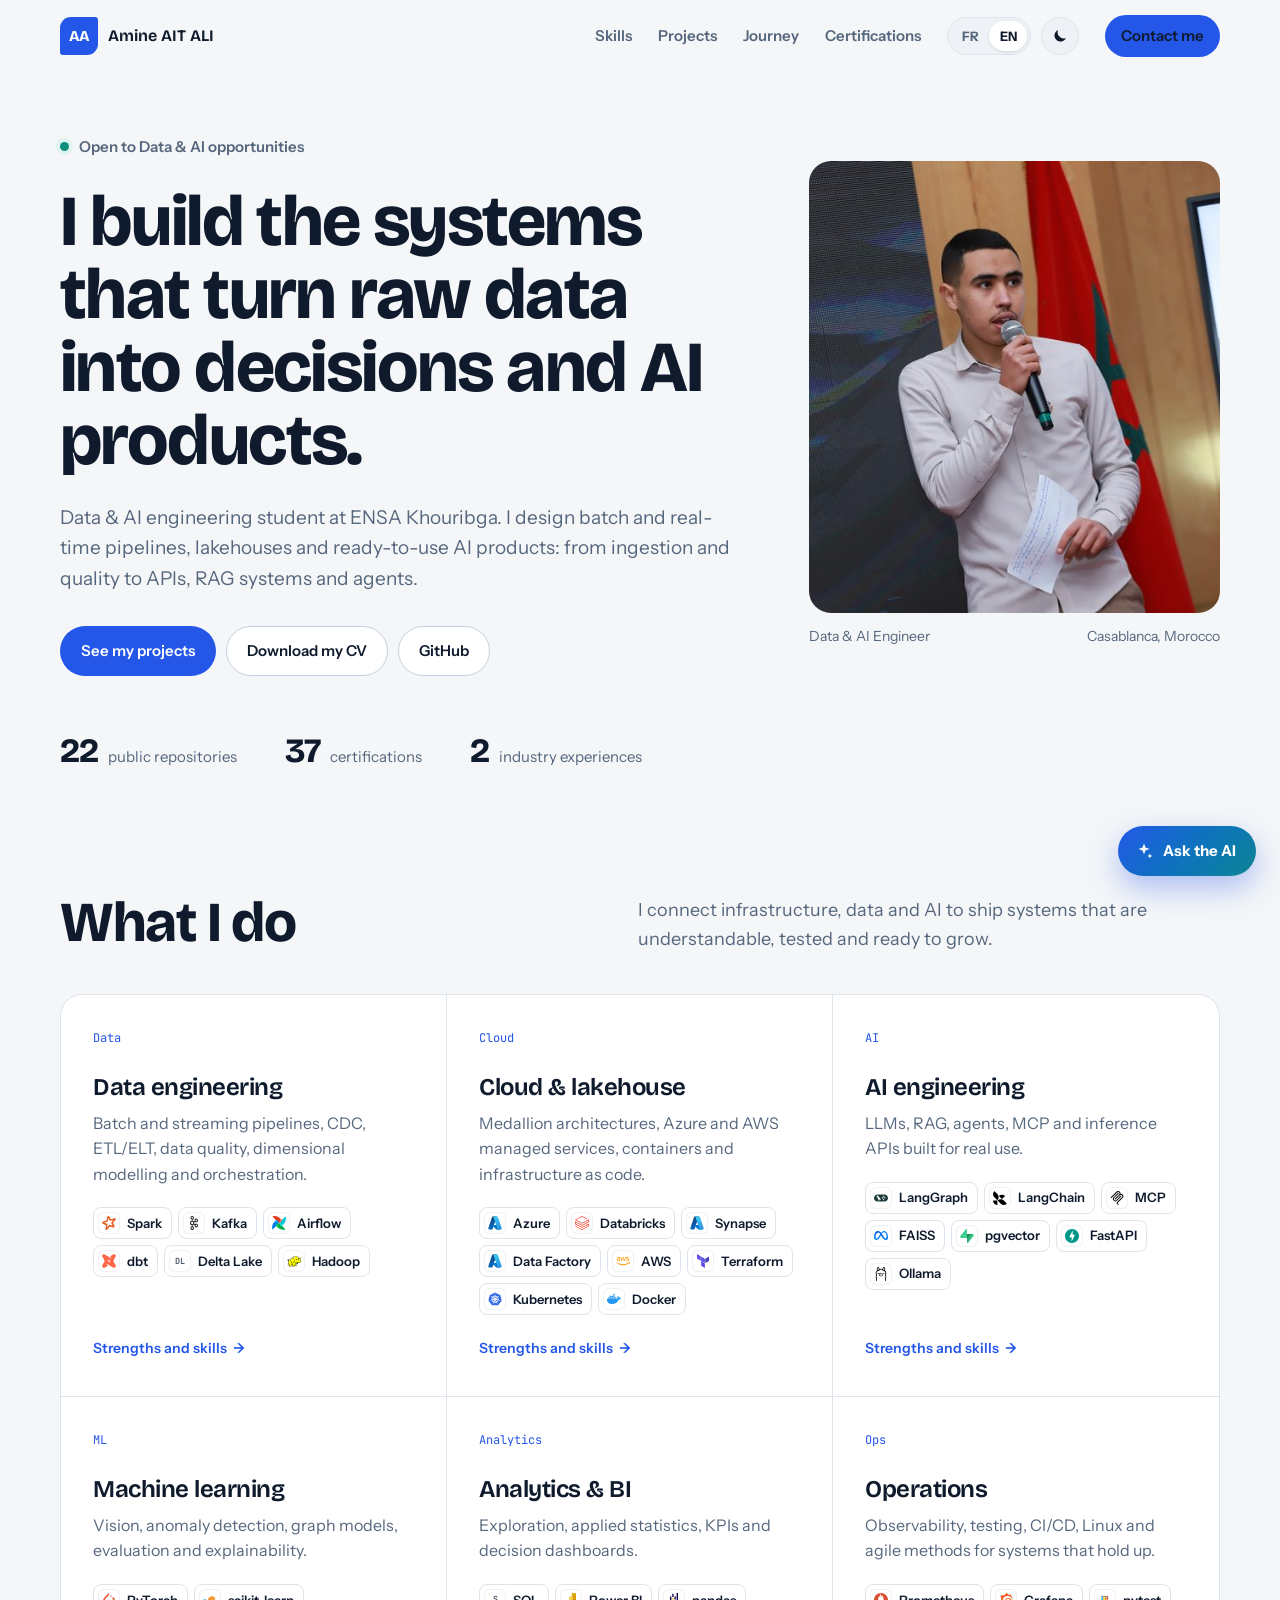
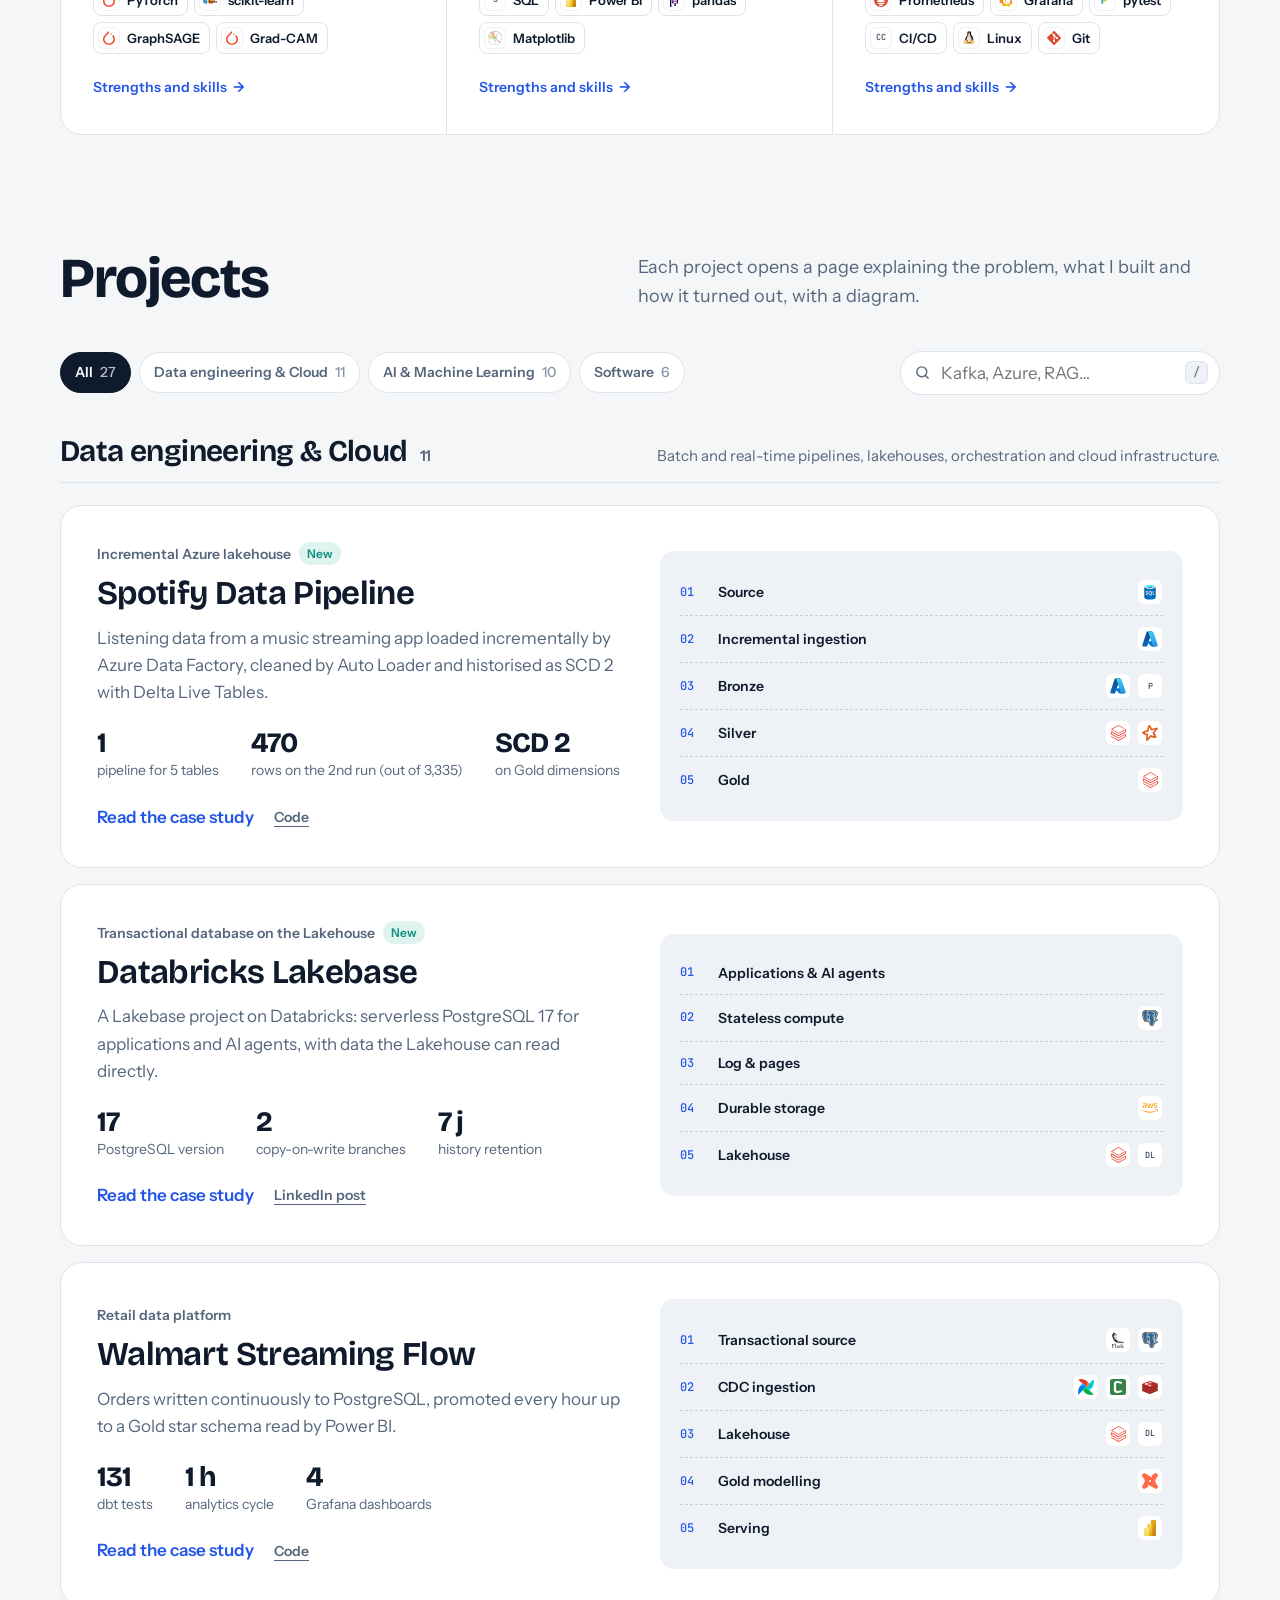
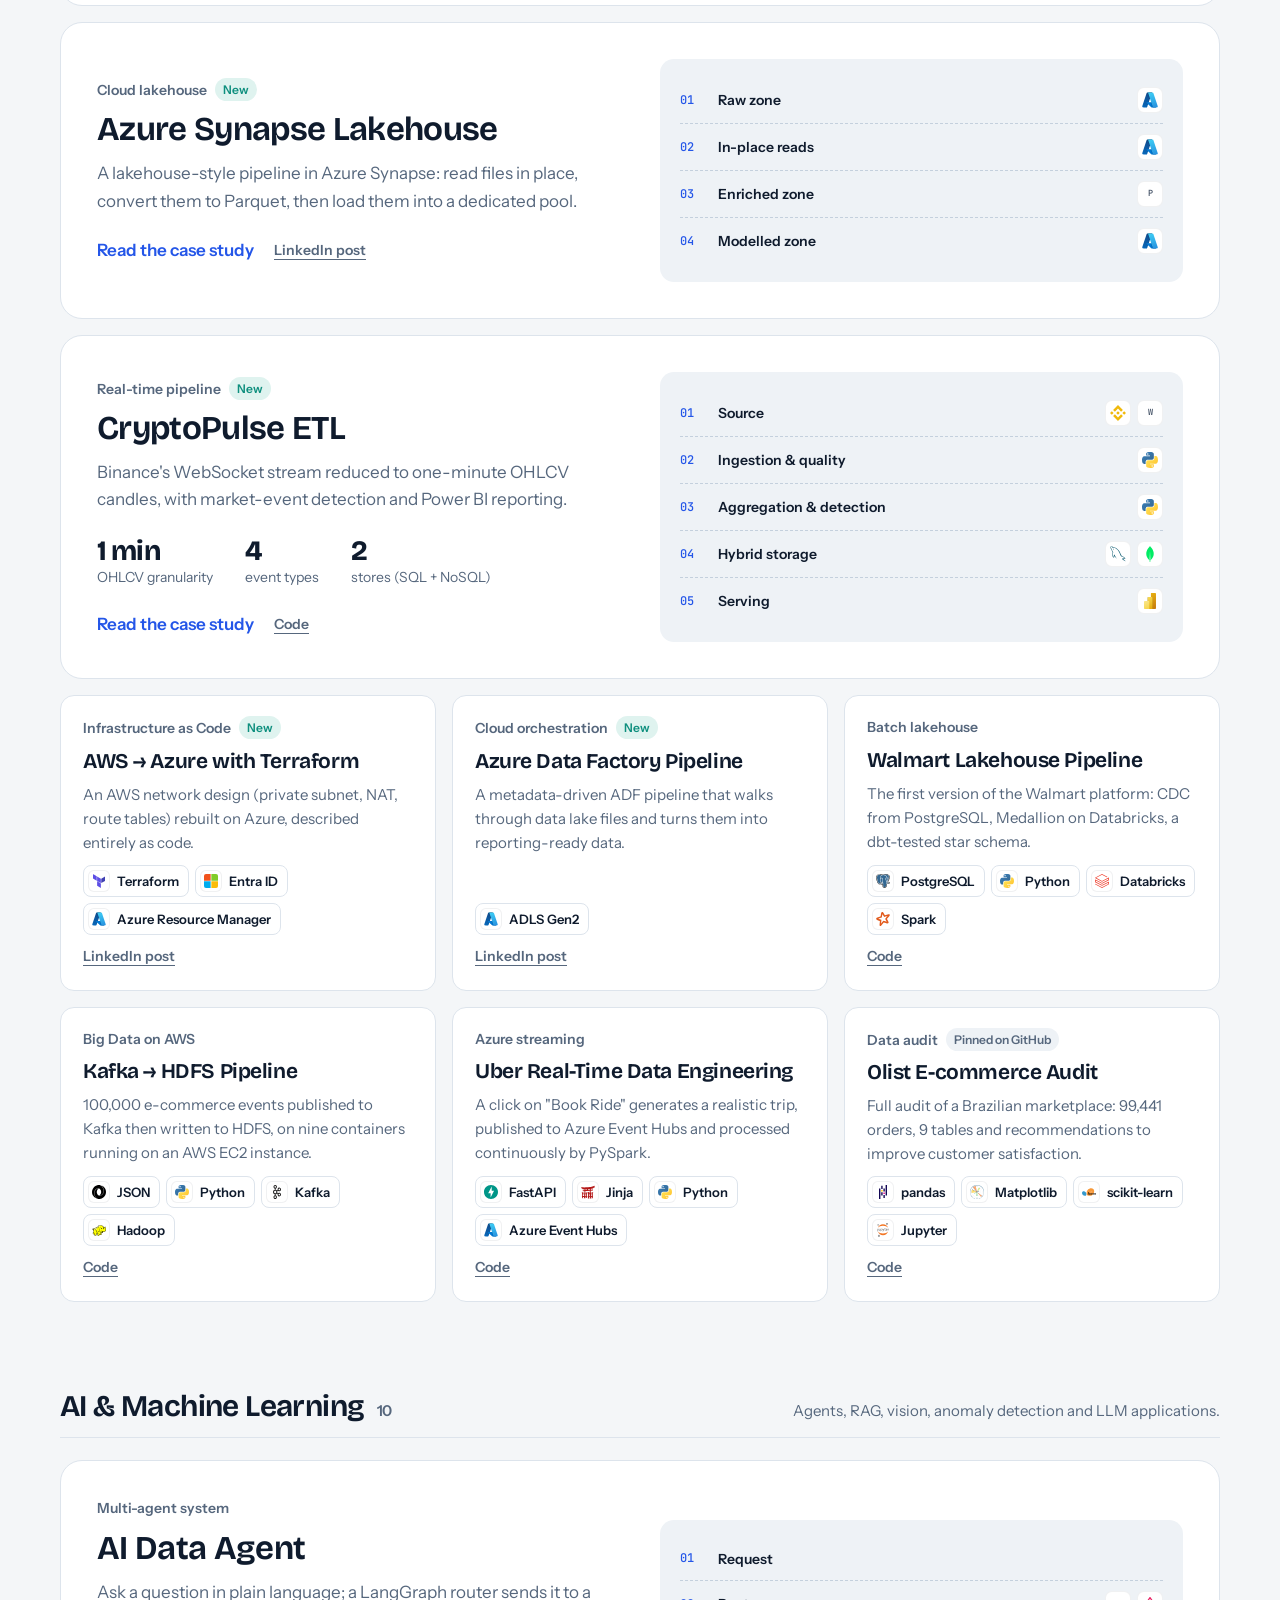
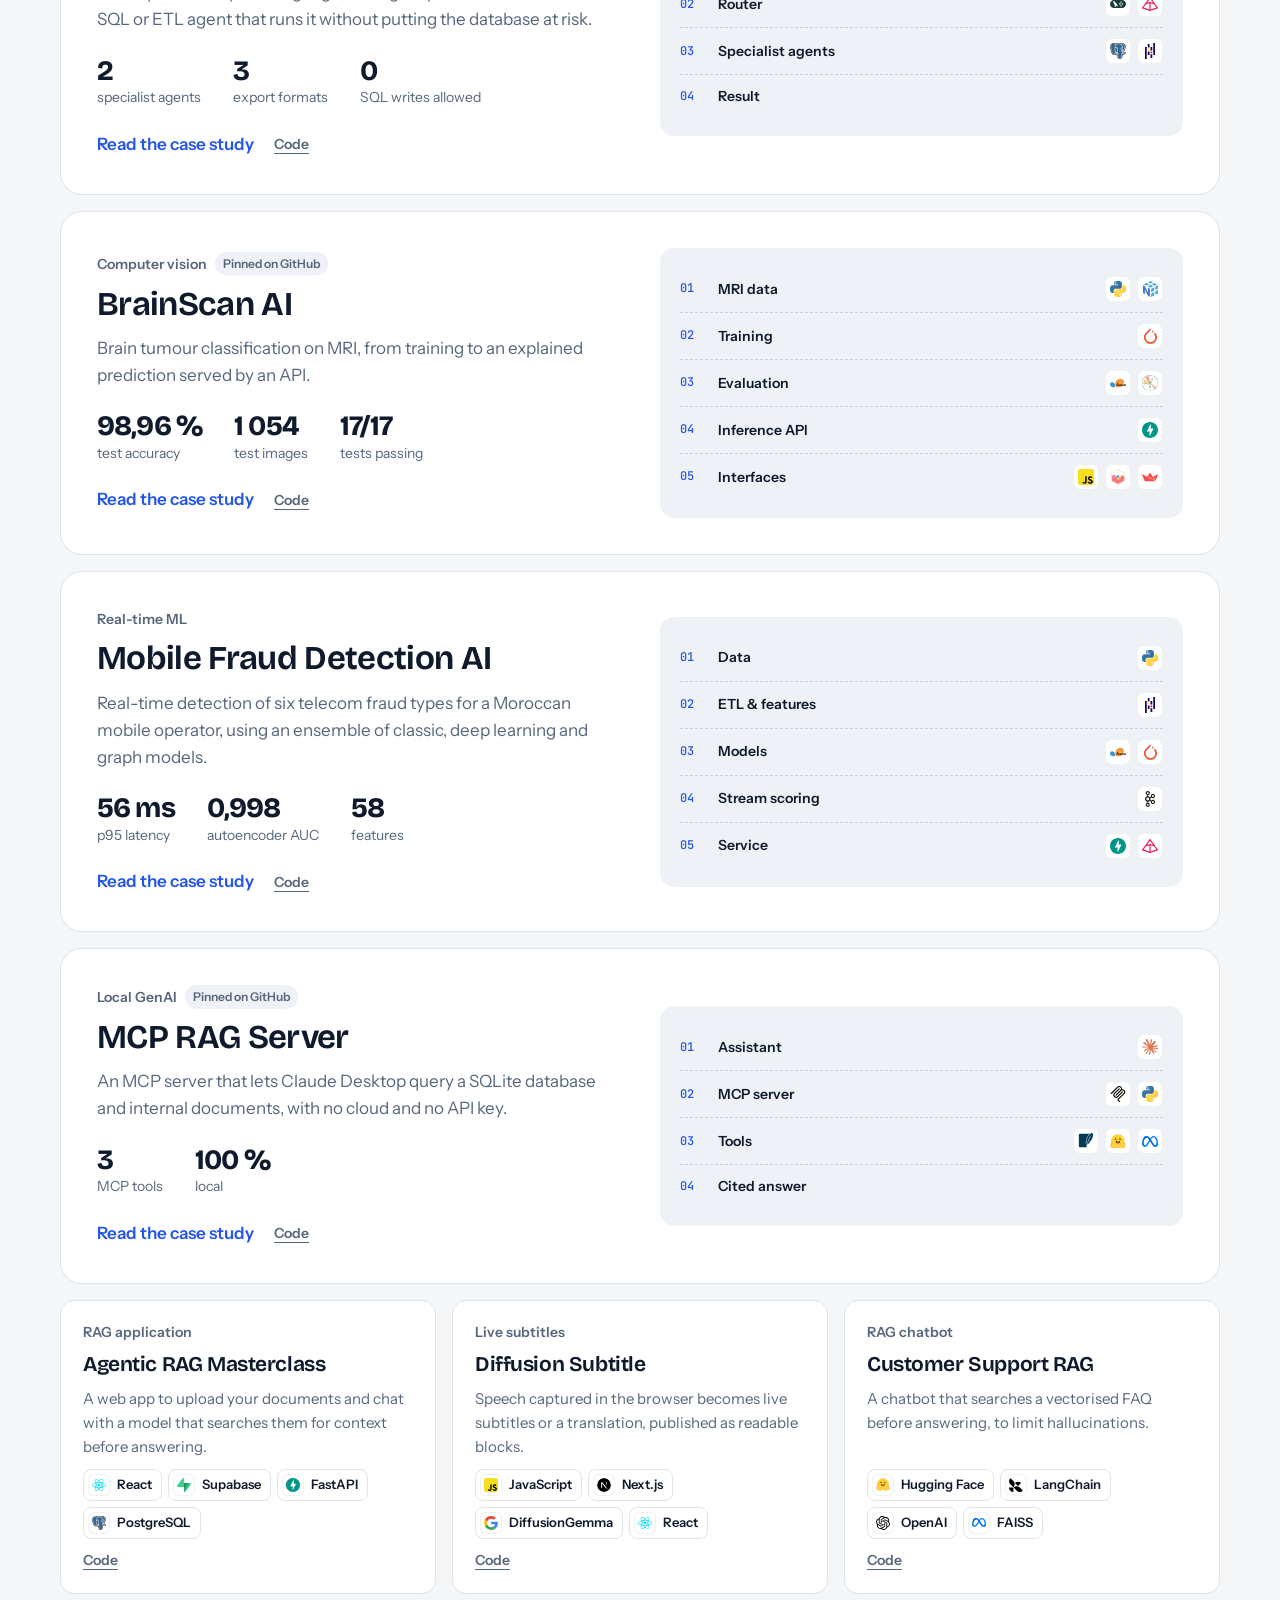
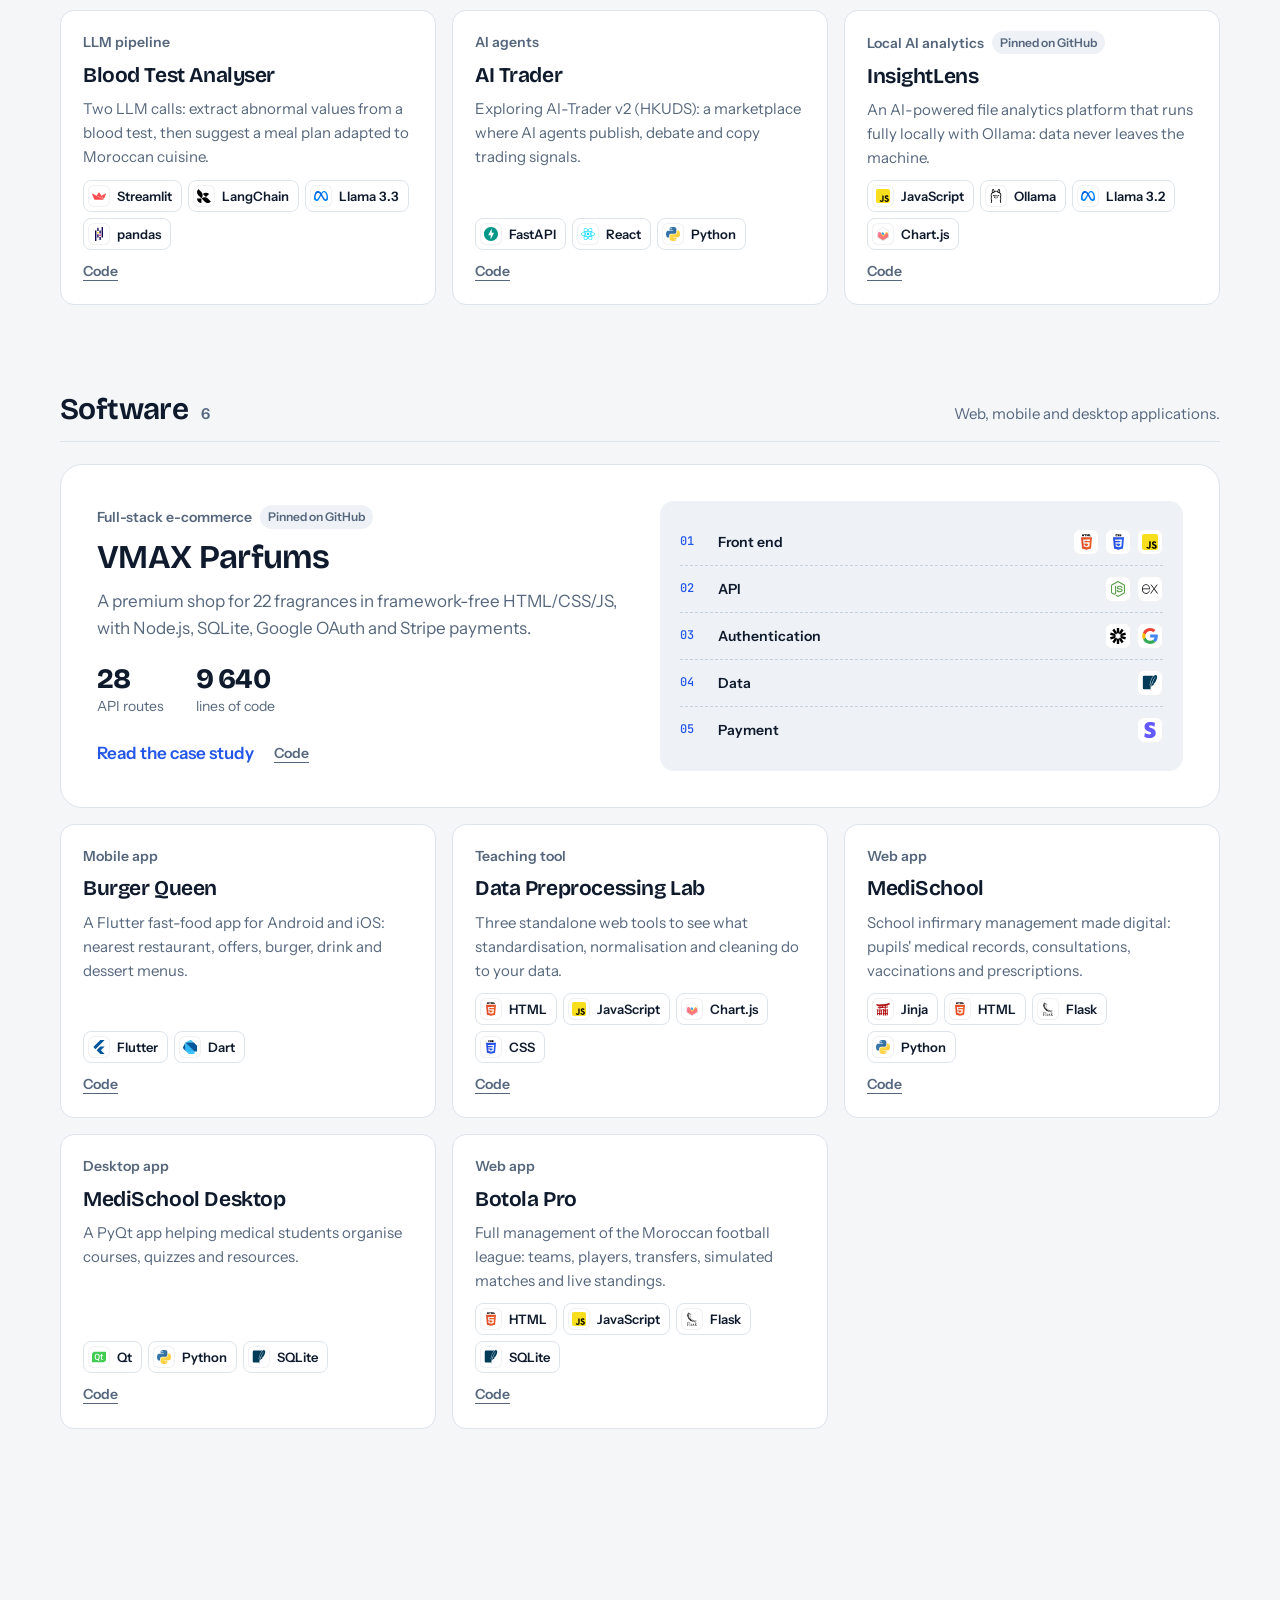
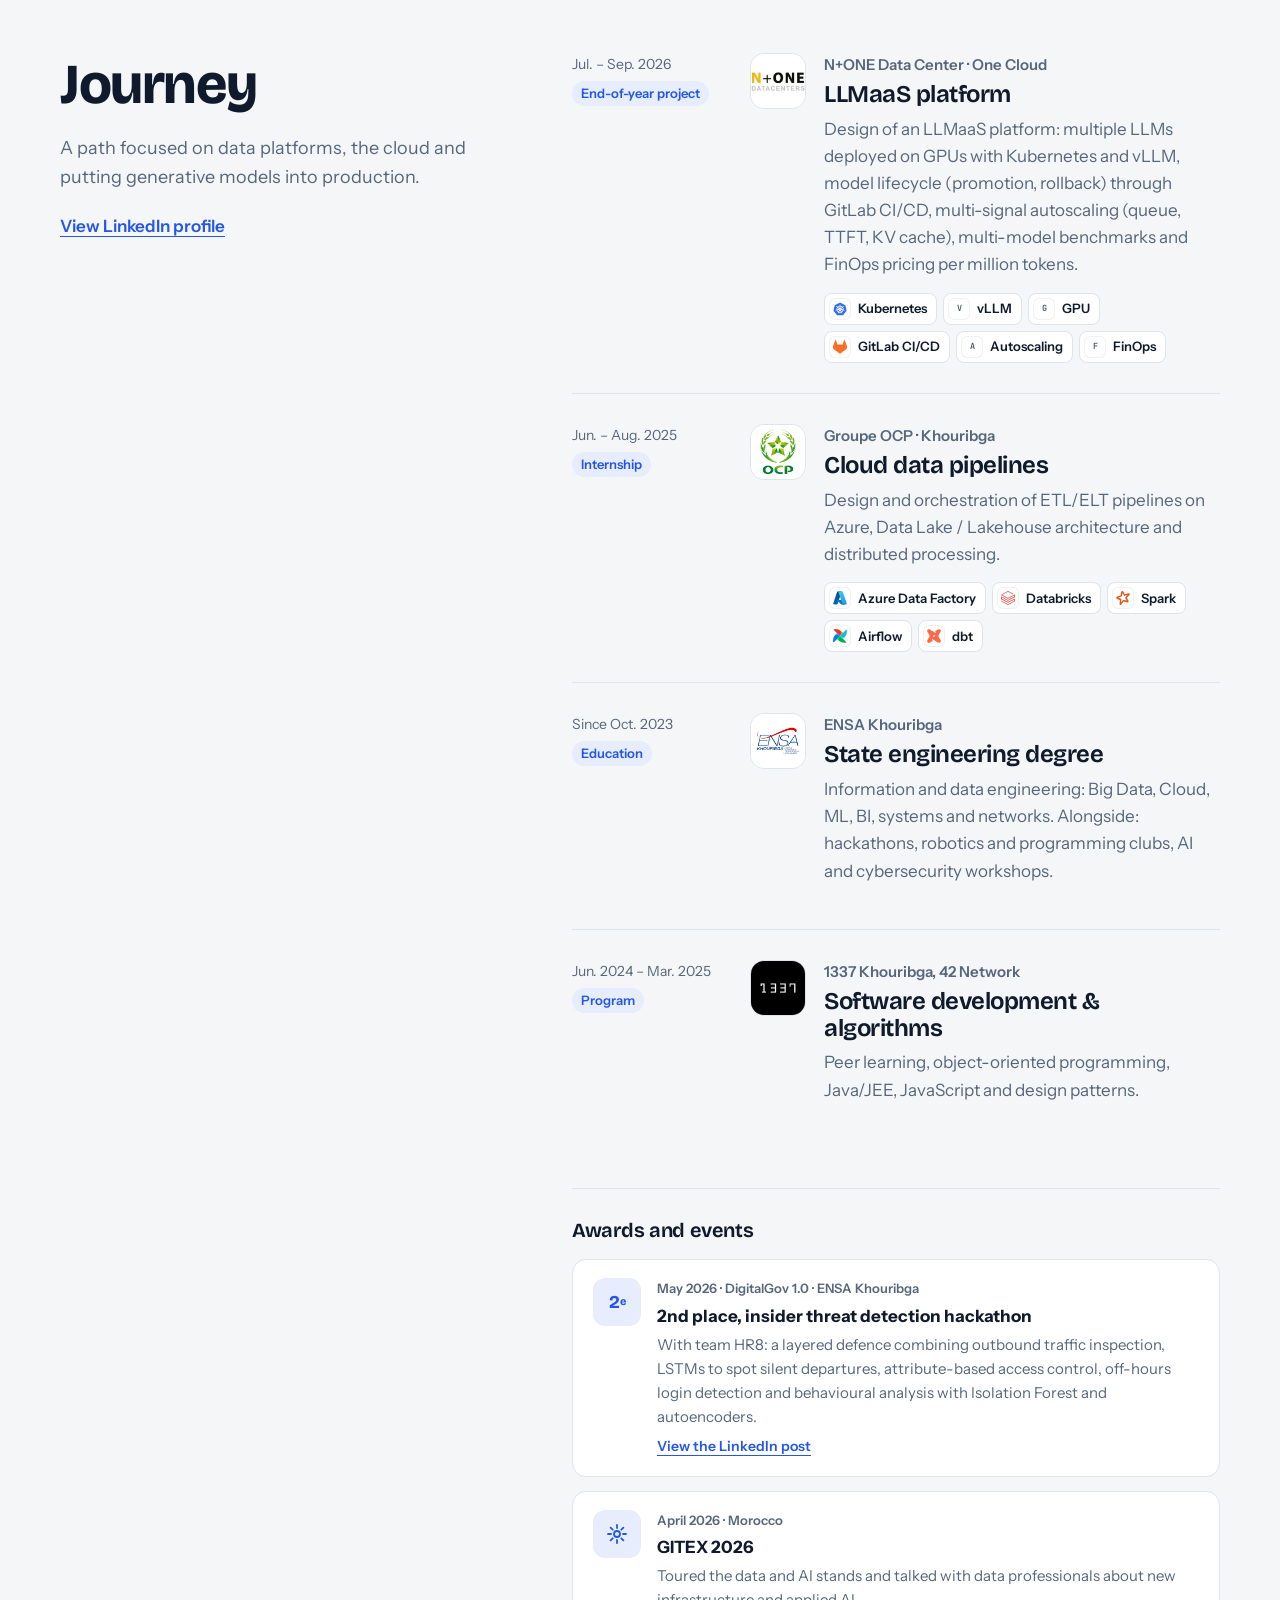
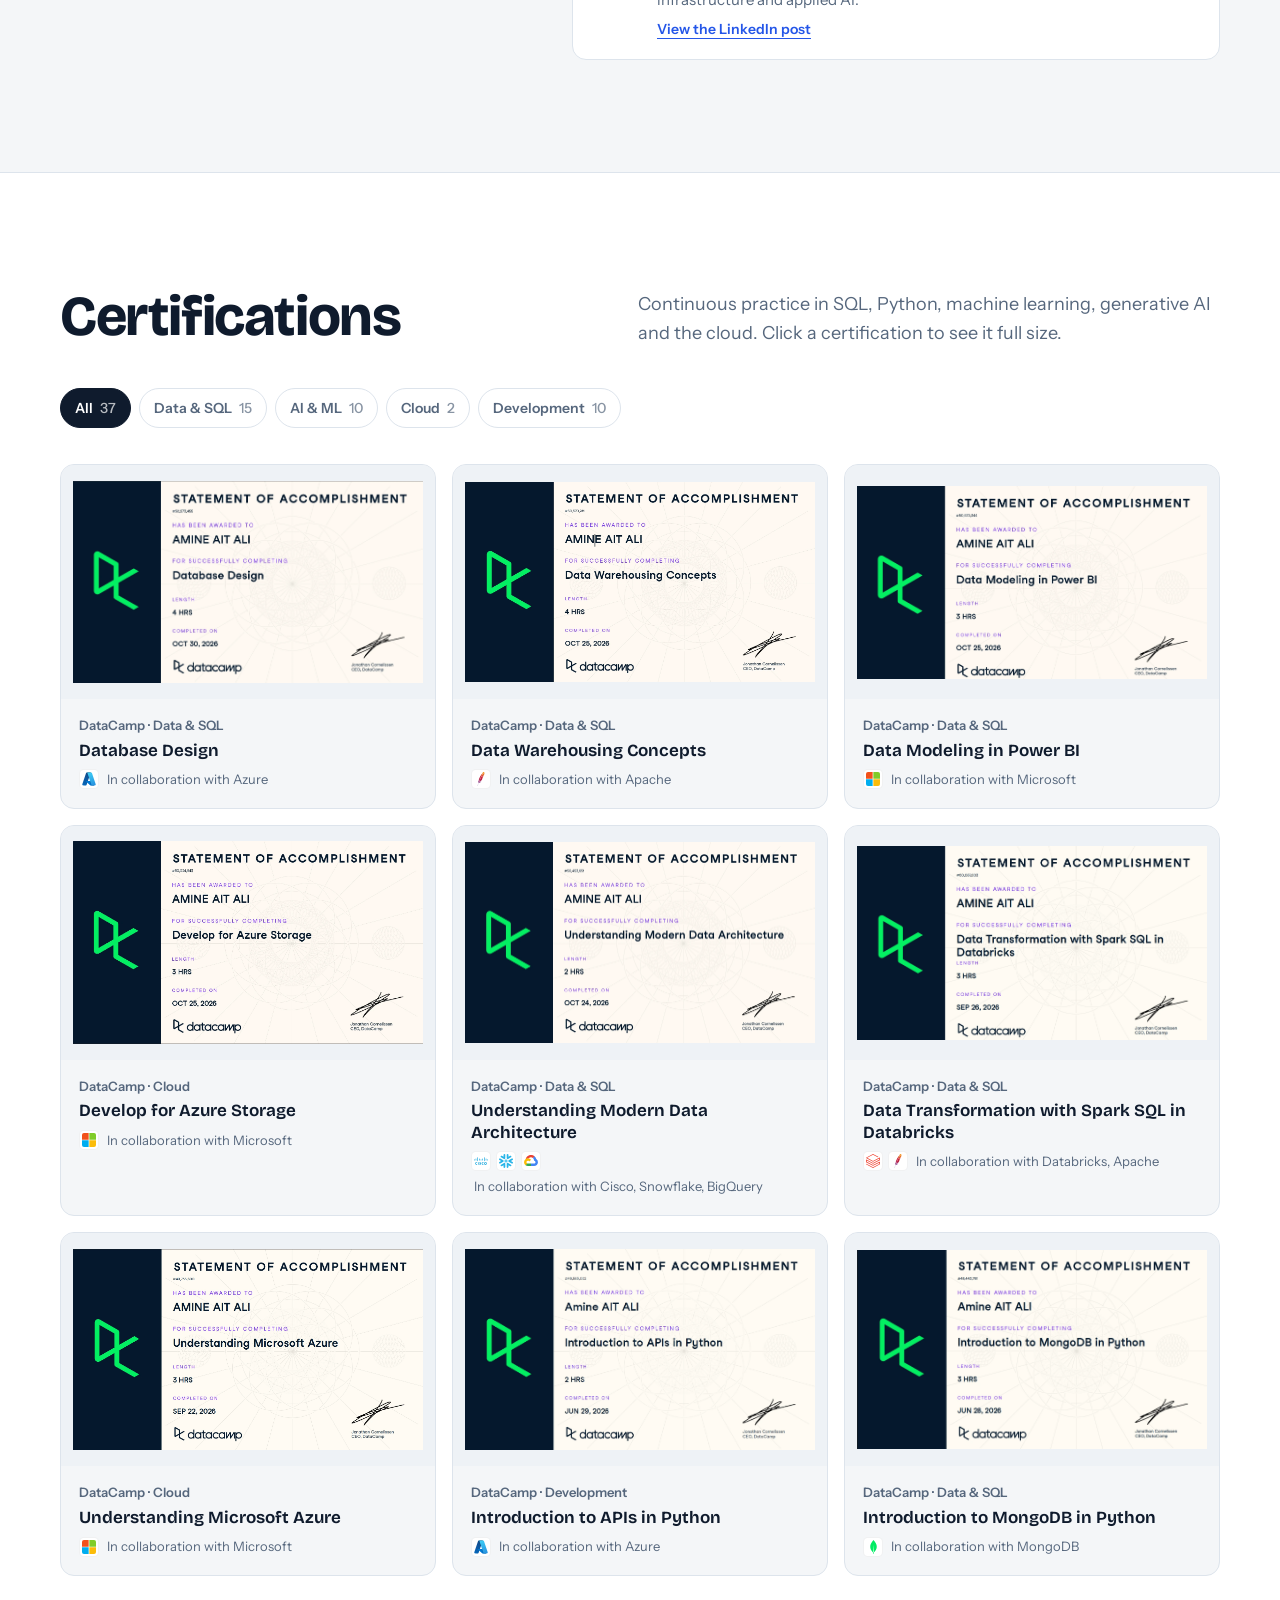
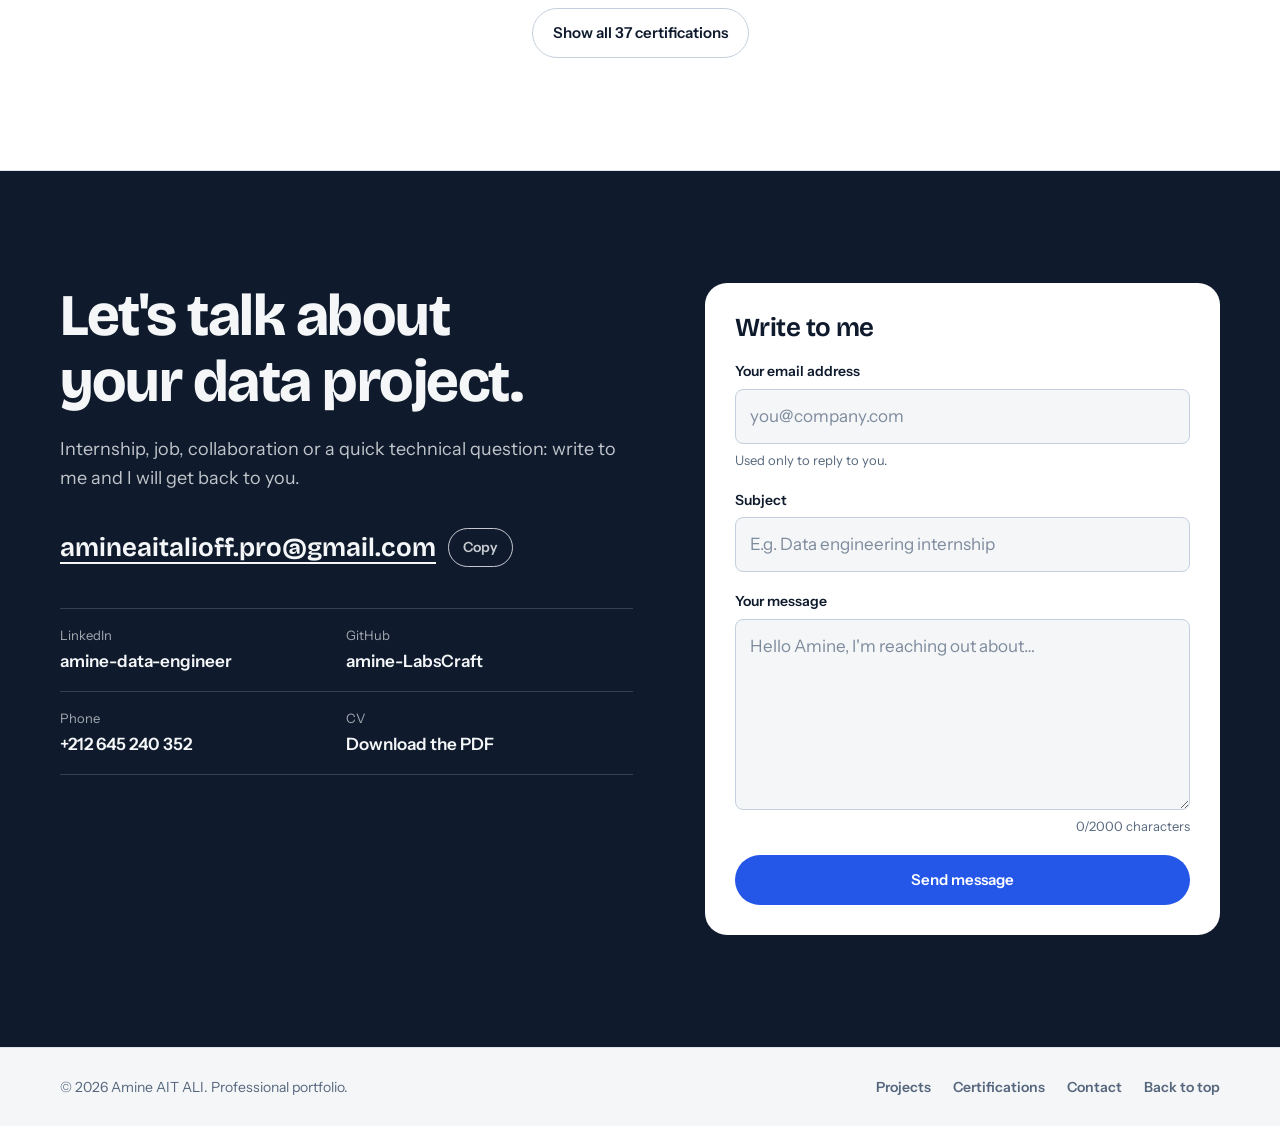
==== index.html @ 6cc03ef1 "Enrichit le portfolio avec les informations LinkedIn - Liens « Vérifier en ligne » vers DataCamp pou" ====
<!doctype html>
<html lang="fr">
<head>
    <meta charset="utf-8">
    <meta name="viewport" content="width=device-width, initial-scale=1">
    <title>Amine AIT ALI — Data & AI Engineer</title>
    <meta name="description" content="Portfolio d'Amine AIT ALI, élève-ingénieur en ingénierie des données : Data Engineering, Cloud, IA générative et systèmes LLM." data-i18n-attr="content:meta.description">
    <meta name="theme-color" content="#2456e8">
    <meta property="og:title" content="Amine AIT ALI — Data & AI Engineer">
    <meta property="og:description" content="Pipelines data, lakehouses et produits IA, du prototype au déploiement.">
    <meta property="og:type" content="website">
    <meta property="og:image" content="images/Mon%20Image.jpg">
    <link rel="icon" href="favicon.svg" type="image/svg+xml">
    <script>
        try { const s = localStorage.getItem("portfolio-theme"); document.documentElement.dataset.theme = s || (matchMedia("(prefers-color-scheme: dark)").matches ? "dark" : "light"); } catch (_) { document.documentElement.dataset.theme = "light"; }
    </script>
    <link rel="preconnect" href="https://fonts.googleapis.com">
    <link rel="preconnect" href="https://fonts.gstatic.com" crossorigin>
    <link href="https://fonts.googleapis.com/css2?family=Bricolage+Grotesque:opsz,wght@12..96,500;12..96,650;12..96,750&family=Instrument+Sans:wght@400;500;600;700&family=JetBrains+Mono:wght@400;500&display=swap" rel="stylesheet">
    <link rel="stylesheet" href="style.css?v=34">
</head>
<body>
    <div class="scroll-progress" aria-hidden="true"></div>
    <a class="skip-link" href="#contenu" data-i18n="skip">Aller au contenu</a>

    <header class="site-header">
        <nav class="nav shell" aria-label="Navigation">
            <a class="brand" href="#top" aria-label="Amine AIT ALI">
                <span class="brand-mark" aria-hidden="true">AA</span>
                <span class="brand-name">Amine AIT ALI</span>
            </a>
            <button class="menu-toggle" type="button" aria-expanded="false" aria-controls="nav-links" data-i18n-attr="aria-label:menu.open"><span></span><span></span></button>
            <div class="nav-links" id="nav-links">
                <a href="#expertise" data-i18n="nav.expertise">Expertise</a>
                <a href="#projets" data-i18n="nav.projects">Projets</a>
                <a href="#parcours" data-i18n="nav.journey">Parcours</a>
                <a href="#certifications" data-i18n="nav.certs">Certifications</a>
                <div class="nav-tools">
                    <div class="lang-switch" role="group" data-i18n-attr="aria-label:nav.lang">
                        <button type="button" data-language="fr" aria-pressed="true">FR</button>
                        <button type="button" data-language="en" aria-pressed="false">EN</button>
                    </div>
                    <button class="theme-toggle" type="button" data-i18n-attr="aria-label:theme.toggle;title:theme.toggle">
                        <svg class="icon-moon" viewBox="0 0 24 24" aria-hidden="true"><path d="M20 14.5A8 8 0 0 1 9.5 4a8 8 0 1 0 10.5 10.5Z"/></svg>
                        <svg class="icon-sun" viewBox="0 0 24 24" aria-hidden="true"><circle cx="12" cy="12" r="4"/><path d="M12 2v2M12 20v2M4.9 4.9l1.4 1.4M17.7 17.7l1.4 1.4M2 12h2M20 12h2M4.9 19.1l1.4-1.4M17.7 6.3l1.4-1.4"/></svg>
                    </button>
                </div>
                <a class="nav-cta" href="#contact" data-i18n="nav.contact">Me contacter</a>
            </div>
        </nav>
    </header>

    <main id="contenu">
        <section class="hero" id="top">
            <div class="shell hero-grid">
                <div class="hero-copy">
                    <p class="availability"><span class="status-dot" aria-hidden="true"></span><span data-i18n="hero.available">Ouvert aux opportunités Data &amp; IA</span></p>
                    <h1 data-i18n="hero.title">Je construis les systèmes qui transforment la data brute en décisions et produits IA.</h1>
                    <p class="hero-lead" data-i18n="hero.lead">Élève-ingénieur Data & IA à l'ENSA Khouribga.</p>
                    <div class="hero-actions">
                        <a class="button button-primary" href="#projets" data-i18n="hero.cta.projects">Voir mes projets</a>
                        <a class="button button-ghost" href="CV___Amine_AIT%20ALI%20.pdf" download="CV-Amine-AIT-ALI.pdf" data-i18n="hero.cta.cv">Télécharger mon CV</a>
                        <a class="button button-ghost" href="https://github.com/amine-LabsCraft" target="_blank" rel="noreferrer" data-i18n="hero.cta.github">GitHub</a>
                    </div>
                </div>
                <figure class="portrait">
                    <img src="images/Mon%20Image.jpg" width="800" height="533" alt="" data-i18n-attr="alt:hero.portrait">
                    <figcaption><span>Data & AI Engineer</span><span data-i18n="hero.location">Casablanca, Maroc</span></figcaption>
                </figure>
            </div>

            <div class="shell">
                <dl class="stats">
                    <div><dt id="stat-repos">22</dt><dd data-i18n="stats.repos">dépôts publics</dd></div>
                    <div><dt id="stat-certs">25</dt><dd data-i18n="stats.certs">certifications</dd></div>
                    <div><dt>2</dt><dd data-i18n="stats.xp">expériences en entreprise</dd></div>
                </dl>
            </div>
        </section>

        <section class="section" id="expertise">
            <div class="shell">
                <div class="section-head">
                    <h2 data-i18n="expertise.title">Ce que je sais faire</h2>
                    <p data-i18n="expertise.lead">Je relie infrastructure, données et IA.</p>
                </div>
                <div class="skills">
                    <article><span class="skill-domain">Data</span><h3 data-i18n="exp.data">Data engineering</h3><p data-i18n="exp.data.p"></p><ul class="stack"><li>Spark</li><li>Kafka</li><li>Airflow</li><li>dbt</li><li>Delta Lake</li><li>Hadoop</li></ul><a class="skill-link" href="domain.html?id=data"><b data-i18n="exp.more">Points forts et compétences</b> <span aria-hidden="true">→</span></a></article>
                    <article><span class="skill-domain">Cloud</span><h3 data-i18n="exp.cloud">Cloud & lakehouse</h3><p data-i18n="exp.cloud.p"></p><ul class="stack"><li>Azure</li><li>Databricks</li><li>Synapse</li><li>Data Factory</li><li>AWS</li><li>Terraform</li><li>Kubernetes</li><li>Docker</li></ul><a class="skill-link" href="domain.html?id=cloud"><b data-i18n="exp.more">Points forts et compétences</b> <span aria-hidden="true">→</span></a></article>
                    <article><span class="skill-domain">AI</span><h3 data-i18n="exp.ai">AI engineering</h3><p data-i18n="exp.ai.p"></p><ul class="stack"><li>LangGraph</li><li>LangChain</li><li>MCP</li><li>FAISS</li><li>pgvector</li><li>FastAPI</li><li>Ollama</li></ul><a class="skill-link" href="domain.html?id=ai"><b data-i18n="exp.more">Points forts et compétences</b> <span aria-hidden="true">→</span></a></article>
                    <article><span class="skill-domain">ML</span><h3 data-i18n="exp.ml">Machine learning</h3><p data-i18n="exp.ml.p"></p><ul class="stack"><li>PyTorch</li><li>scikit-learn</li><li>GraphSAGE</li><li>Grad-CAM</li></ul><a class="skill-link" href="domain.html?id=ml"><b data-i18n="exp.more">Points forts et compétences</b> <span aria-hidden="true">→</span></a></article>
                    <article><span class="skill-domain">Analytics</span><h3 data-i18n="exp.bi">Analytics & BI</h3><p data-i18n="exp.bi.p"></p><ul class="stack"><li>SQL</li><li>Power BI</li><li>pandas</li><li>Matplotlib</li></ul><a class="skill-link" href="domain.html?id=bi"><b data-i18n="exp.more">Points forts et compétences</b> <span aria-hidden="true">→</span></a></article>
                    <article><span class="skill-domain">Ops</span><h3 data-i18n="exp.ops">Exploitation</h3><p data-i18n="exp.ops.p"></p><ul class="stack"><li>Prometheus</li><li>Grafana</li><li>pytest</li><li>CI/CD</li><li>Linux</li><li>Git</li></ul><a class="skill-link" href="domain.html?id=ops"><b data-i18n="exp.more">Points forts et compétences</b> <span aria-hidden="true">→</span></a></article>
                </div>
            </div>
        </section>

        <section class="section" id="projets">
            <div class="shell">
                <div class="section-head">
                    <h2 data-i18n="projects.title">Projets</h2>
                    <p data-i18n="projects.lead">Chaque projet s'ouvre sur une page qui explique le problème, ce que j'ai construit et ce que ça donne.</p>
                </div>
                <div class="project-toolbar">
                    <div class="chips" id="project-filters" role="group" data-i18n-attr="aria-label:projects.filter"></div>
                    <label class="search">
                        <span class="sr-only" data-i18n="projects.search.label">Rechercher un projet</span>
                        <svg viewBox="0 0 24 24" aria-hidden="true"><circle cx="11" cy="11" r="7"/><path d="m20 20-3.5-3.5"/></svg>
                        <input type="search" id="project-search" autocomplete="off" data-i18n-attr="placeholder:projects.search">
                        <kbd aria-hidden="true">/</kbd>
                    </label>
                </div>
                <div id="project-groups"></div>
                <p class="empty" id="projects-empty" hidden data-i18n="projects.empty">Aucun projet ne correspond.</p>
            </div>
        </section>


        <section class="section" id="parcours">
            <div class="shell journey">
                <div class="journey-intro">
                    <h2 data-i18n="journey.title">Parcours</h2>
                    <p data-i18n="journey.lead"></p>
                    <a class="text-link" href="https://www.linkedin.com/in/amine-data-engineer/" target="_blank" rel="noreferrer" data-i18n="journey.linkedin">Voir le profil LinkedIn</a>
                </div>
                <div class="journey-main">
                <ol class="timeline">
                    <li>
                        <div class="when"><time datetime="2026-07" data-i18n="job.1.date"></time><span data-i18n="job.1.type"></span></div>
                        <div class="role"><img class="org-logo" src="images/logos/n-one.webp" width="56" height="56" alt="N+ONE Datacenters" loading="lazy"><p class="org">N+ONE Data Center · One Cloud</p><h3 data-i18n="job.1.title"></h3><p data-i18n="job.1.text"></p><ul class="stack"><li>Kubernetes</li><li>vLLM</li><li>GPU</li><li>GitLab CI/CD</li><li>Autoscaling</li><li>FinOps</li></ul></div>
                    </li>
                    <li>
                        <div class="when"><time datetime="2025-06" data-i18n="job.2.date"></time><span data-i18n="job.2.type"></span></div>
                        <div class="role"><img class="org-logo" src="images/logos/ocp.webp" width="56" height="56" alt="Groupe OCP" loading="lazy"><p class="org">Groupe OCP · Khouribga</p><h3 data-i18n="job.2.title"></h3><p data-i18n="job.2.text"></p><ul class="stack"><li>Azure Data Factory</li><li>Databricks</li><li>Spark</li><li>Airflow</li><li>dbt</li></ul></div>
                    </li>
                    <li>
                        <div class="when"><time datetime="2023-10" data-i18n="job.3.date"></time><span data-i18n="job.3.type"></span></div>
                        <div class="role"><img class="org-logo" src="images/logos/ensa.webp" width="56" height="56" alt="ENSA Khouribga" loading="lazy"><p class="org">ENSA Khouribga</p><h3 data-i18n="job.3.title"></h3><p data-i18n="job.3.text"></p></div>
                    </li>
                    <li>
                        <div class="when"><time datetime="2024-06" data-i18n="job.4.date"></time><span data-i18n="job.4.type"></span></div>
                        <div class="role"><img class="org-logo" src="images/logos/1337.webp" width="56" height="56" alt="1337 Khouribga" loading="lazy"><p class="org" data-i18n="job.4.org"></p><h3 data-i18n="job.4.title"></h3><p data-i18n="job.4.text"></p></div>
                    </li>
                </ol>
                <div class="highlights">
                    <h3 data-i18n="hl.title">Distinctions et événements</h3>
                    <ul>
                        <li>
                            <span class="hl-icon" aria-hidden="true">2<sup>e</sup></span>
                            <div>
                                <p class="hl-meta"><time datetime="2026-05" data-i18n="hl.1.date"></time> · DigitalGov 1.0 · ENSA Khouribga</p>
                                <strong data-i18n="hl.1.title"></strong>
                                <p data-i18n="hl.1.text"></p>
                                <a class="text-link" href="https://www.linkedin.com/feed/update/urn:li:activity:7456015282709491713/" target="_blank" rel="noreferrer" data-i18n="hl.post">Voir le post LinkedIn</a>
                            </div>
                        </li>
                        <li>
                            <span class="hl-icon" aria-hidden="true"><svg viewBox="0 0 24 24"><path d="M12 3v3M12 18v3M3 12h3M18 12h3M5.6 5.6l2.1 2.1M16.3 16.3l2.1 2.1M5.6 18.4l2.1-2.1M16.3 7.7l2.1-2.1"/><circle cx="12" cy="12" r="3"/></svg></span>
                            <div>
                                <p class="hl-meta"><time datetime="2026-04" data-i18n="hl.2.date"></time> · <span data-i18n="hl.2.place">Maroc</span></p>
                                <strong data-i18n="hl.2.title"></strong>
                                <p data-i18n="hl.2.text"></p>
                                <a class="text-link" href="https://www.linkedin.com/feed/update/urn:li:activity:7453567593371734016/" target="_blank" rel="noreferrer" data-i18n="hl.post">Voir le post LinkedIn</a>
                            </div>
                        </li>
                    </ul>
                </div>
                </div>
            </div>
        </section>

        <section class="section section-tint" id="certifications">
            <div class="shell">
                <div class="section-head">
                    <h2 data-i18n="certs.title">Certifications</h2>
                    <p data-i18n="certs.lead"></p>
                </div>
                <div class="chips" id="cert-filters" role="group" data-i18n-attr="aria-label:certs.filter"></div>
                <div class="cert-grid" id="cert-grid"></div>
                <div class="center"><button class="button button-ghost" type="button" id="cert-toggle"></button></div>
            </div>
        </section>

        <section class="section contact" id="contact">
            <div class="shell contact-grid">
                <div class="contact-copy">
                    <h2 data-i18n="contact.title">Parlons de votre projet data.</h2>
                    <p data-i18n="contact.lead"></p>
                    <div class="email-row">
                        <a class="email" href="mailto:amineaitalioff.pro@gmail.com">amineaitalioff.pro@gmail.com</a>
                        <button class="copy-button" type="button" id="copy-email" data-email="amineaitalioff.pro@gmail.com"><span data-i18n="contact.copy">Copier</span></button>
                        <span class="copy-status" id="copy-status" role="status" aria-live="polite"></span>
                    </div>
                    <ul class="contact-links">
                        <li><a href="https://www.linkedin.com/in/amine-data-engineer/" target="_blank" rel="noreferrer"><span>LinkedIn</span><strong>amine-data-engineer</strong></a></li>
                        <li><a href="https://github.com/amine-LabsCraft" target="_blank" rel="noreferrer"><span>GitHub</span><strong>amine-LabsCraft</strong></a></li>
                        <li><a href="tel:+212645240352"><span data-i18n="contact.phone">Téléphone</span><strong>+212 645 240 352</strong></a></li>
                        <li><a href="CV___Amine_AIT%20ALI%20.pdf" download="CV-Amine-AIT-ALI.pdf"><span data-i18n="contact.cv">CV</span><strong data-i18n="contact.cv.value">Télécharger le PDF</strong></a></li>
                    </ul>
                </div>

                <form class="contact-form" id="contact-form" novalidate>
                    <h3 data-i18n="form.title">Écrivez-moi</h3>
                    <input type="hidden" name="name" id="contact-sender-name">
                    <input type="hidden" name="reply_to" id="contact-reply-to">
                    <input type="hidden" name="to_email" value="amineaitalioff.pro@gmail.com">
                    <div class="form-honeypot" aria-hidden="true"><label for="company" data-i18n="form.company">Entreprise</label><input type="text" name="company" id="company" tabindex="-1" autocomplete="off"></div>
                    <div class="field">
                        <label for="contact-email-input" data-i18n="form.email">Votre adresse email</label>
                        <input type="email" name="email" id="contact-email-input" autocomplete="email" required data-i18n-attr="placeholder:form.email.ph">
                        <small data-i18n="form.email.help"></small>
                    </div>
                    <div class="field">
                        <label for="contact-subject" data-i18n="form.subject">Objet</label>
                        <input type="text" name="sujet" id="contact-subject" minlength="3" maxlength="120" required autocomplete="off" data-i18n-attr="placeholder:form.subject.ph">
                    </div>
                    <div class="field">
                        <label for="contact-message" data-i18n="form.message">Votre message</label>
                        <textarea name="message" id="contact-message" rows="6" maxlength="2000" required data-i18n-attr="placeholder:form.message.ph"></textarea>
                        <small class="counter"><span id="message-count">0</span>/2000 <span data-i18n="form.chars">caractères</span></small>
                    </div>
                    <button class="button button-primary form-submit" type="submit"><span class="submit-label" data-i18n="form.send">Envoyer le message</span></button>
                    <p class="feedback success" id="form-success" role="status" hidden data-i18n="form.success"></p>
                    <p class="feedback error" id="form-error" role="alert" hidden data-i18n="form.error"></p>
                </form>
            </div>
        </section>
    </main>

    <footer class="footer">
        <div class="shell footer-row">
            <p>© <span id="current-year">2026</span> Amine AIT ALI. <span data-i18n="footer.rights">Portfolio professionnel.</span></p>
            <nav class="footer-nav" aria-label="Footer">
                <a href="#projets" data-i18n="nav.projects">Projets</a>
                <a href="#certifications" data-i18n="nav.certs">Certifications</a>
                <a href="#contact">Contact</a>
                <a href="#top" data-i18n="footer.top">Retour en haut</a>
            </nav>
        </div>
    </footer>

    <button class="to-top" type="button" data-i18n-attr="aria-label:footer.top;title:footer.top"><svg viewBox="0 0 24 24" aria-hidden="true"><path d="M12 19V5M5 12l7-7 7 7"/></svg></button>

    <dialog class="viewer" id="cert-dialog" aria-labelledby="cert-dialog-title">
        <div class="viewer-bar">
            <button type="button" class="icon-button" id="cert-prev" data-i18n-attr="aria-label:certs.prev">‹</button>
            <button type="button" class="icon-button" id="cert-next" data-i18n-attr="aria-label:certs.next">›</button>
            <button type="button" class="icon-button viewer-close" id="cert-close" data-i18n-attr="aria-label:certs.close">×</button>
        </div>
        <div class="cert-detail" id="cert-detail"></div>
    </dialog>

    <script src="i18n.js?v=34"></script>
    <script src="data/projects.js?v=34"></script>
    <script src="data/certificates.js?v=34"></script>
    <script src="data/architectures.js?v=34"></script>
    <script src="common.js?v=34"></script>
    <script src="script.js?v=34"></script>
    <script src="assistant.js?v=34"></script>
</body>
</html>
---- style.css ----
/* ============ Tokens ============ */
:root {
    --bg: #f4f6f8;
    --surface: #ffffff;
    --surface-2: #eef2f6;
    --ink: #0f1b2d;
    --muted: #56677d;
    --line: #dde4ec;
    --line-strong: #c4d0dd;
    --blue: #2456e8;
    --blue-ink: #1b43bb;
    --blue-soft: #e7edfd;
    --teal: #0e8f7e;
    --teal-soft: #dff3ef;
    --amber: #b7791f;
    --danger: #c23b3b;
    --shadow: 0 1px 2px rgba(15, 27, 45, .05), 0 12px 32px rgba(15, 27, 45, .07);
    --radius-s: 8px;
    --radius: 14px;
    --radius-l: 22px;
    --shell: min(1160px, calc(100% - 48px));
    --display: "Bricolage Grotesque", "Instrument Sans", system-ui, sans-serif;
    --text: "Instrument Sans", system-ui, -apple-system, "Segoe UI", sans-serif;
    --mono: "JetBrains Mono", ui-monospace, "Cascadia Code", monospace;
    color-scheme: light;
}

:root[data-theme="dark"] {
    --bg: #0b1320;
    --surface: #111c2c;
    --surface-2: #172438;
    --ink: #e6edf6;
    --muted: #93a3b8;
    --line: #22324a;
    --line-strong: #31455f;
    --blue: #7b9bff;
    --blue-ink: #a3b9ff;
    --blue-soft: #1a2a4d;
    --teal: #3cc4ae;
    --teal-soft: #12302d;
    --amber: #e0a648;
    --danger: #ff8080;
    --shadow: 0 1px 2px rgba(0, 0, 0, .3), 0 14px 36px rgba(0, 0, 0, .35);
    color-scheme: dark;
}

/* ============ Base ============ */
*, *::before, *::after { box-sizing: border-box; }
html { scroll-behavior: smooth; scroll-padding-top: 84px; -webkit-text-size-adjust: 100%; }
body { margin: 0; color: var(--ink); background: var(--bg); font-family: var(--text); font-size: 17px; line-height: 1.6; -webkit-font-smoothing: antialiased; transition: background-color .25s ease, color .25s ease; }
body.menu-open { overflow: hidden; }
img { display: block; max-width: 100%; height: auto; }
a { color: inherit; }
button, input, textarea { font: inherit; color: inherit; }
h1, h2, h3, h4 { font-family: var(--display); font-weight: 650; letter-spacing: -.02em; line-height: 1.12; margin: 0; }
p { margin: 0; }
.shell { width: var(--shell); margin-inline: auto; }
.sr-only { position: absolute; width: 1px; height: 1px; overflow: hidden; clip: rect(0 0 0 0); white-space: nowrap; }
[hidden] { display: none !important; }
:focus-visible { outline: 3px solid color-mix(in srgb, var(--blue) 55%, transparent); outline-offset: 3px; border-radius: 4px; }
.skip-link { position: fixed; z-index: 3000; top: 10px; left: 10px; padding: 10px 14px; color: #fff; background: var(--blue); border-radius: var(--radius-s); transform: translateY(-160%); transition: transform .2s; }
.skip-link:focus { transform: none; }

/* ============ Buttons, chips, stack ============ */
.button { display: inline-flex; align-items: center; justify-content: center; gap: 10px; min-height: 48px; padding: 12px 20px; border: 1px solid transparent; border-radius: 999px; font-size: 15px; font-weight: 600; text-decoration: none; cursor: pointer; transition: background-color .2s, border-color .2s, color .2s; }
.button-primary { color: #fff; background: var(--blue); }
:root[data-theme="dark"] .button-primary { color: #0b1320; }
.button-primary:hover { background: var(--blue-ink); }
.button-ghost { color: var(--ink); background: var(--surface); border-color: var(--line-strong); }
.button-ghost:hover { border-color: var(--blue); color: var(--blue); }
.button:disabled { opacity: .6; cursor: wait; }

.chips { display: flex; flex-wrap: wrap; gap: 8px; margin-bottom: 36px; }
.chip { padding: 8px 14px; color: var(--muted); background: var(--surface); border: 1px solid var(--line); border-radius: 999px; font-size: 14px; font-weight: 600; cursor: pointer; transition: color .2s, background-color .2s, border-color .2s; }
.chip span { margin-left: 4px; font-weight: 500; opacity: .7; }
.chip:hover { color: var(--ink); border-color: var(--line-strong); }
.chip.active { color: var(--surface); background: var(--ink); border-color: var(--ink); }

.stack { display: flex; flex-wrap: wrap; gap: 6px; margin: 0; padding: 0; list-style: none; }
.stack li { padding: 3px 8px; color: var(--muted); background: var(--surface-2); border-radius: 6px; font-family: var(--mono); font-size: 12px; }
.stack li.tech { display: inline-flex; align-items: center; gap: 7px; padding: 4px 9px 4px 4px; color: var(--ink); background: var(--surface); border: 1px solid var(--line); border-radius: 8px; font-family: var(--text); font-size: 13px; font-weight: 600; }
.tech-logo { display: grid; flex: 0 0 auto; width: 22px; height: 22px; padding: 3px; place-items: center; object-fit: contain; background: #fff; border: 1px solid rgba(15, 27, 45, .06); border-radius: 6px; }
.tech-mono { color: #475569; font-family: var(--mono); font-size: 8.5px; font-weight: 600; letter-spacing: -.02em; }
.stack-large li.tech { padding: 6px 12px 6px 6px; font-size: 14px; }
.stack-large .tech-logo { width: 26px; height: 26px; }

.badge { display: inline-block; margin-left: 8px; padding: 2px 8px; color: var(--muted); background: var(--surface-2); border-radius: 999px; font-size: 12px; font-weight: 600; vertical-align: 1px; }
.badge-new { color: var(--teal); background: var(--teal-soft); }

/* ============ Header ============ */
.site-header { position: fixed; z-index: 1000; inset: 0 0 auto; border-bottom: 1px solid transparent; transition: background-color .25s, border-color .25s; }
.site-header.scrolled, .project-page .site-header { background: color-mix(in srgb, var(--bg) 88%, transparent); border-color: var(--line); backdrop-filter: blur(14px); }
.nav { display: flex; align-items: center; justify-content: space-between; gap: 24px; min-height: 72px; }
.brand { display: inline-flex; align-items: center; gap: 10px; text-decoration: none; }
.brand-mark { display: grid; width: 38px; height: 38px; place-items: center; color: #fff; background: var(--blue); border-radius: 11px 3px 11px 3px; font-family: var(--display); font-weight: 750; font-size: 15px; letter-spacing: -.04em; }
:root[data-theme="dark"] .brand-mark { color: #0b1320; }
.brand-name { font-family: var(--display); font-weight: 650; font-size: 16px; }
.nav-links { display: flex; align-items: center; gap: 26px; }
.nav-links > a { position: relative; color: var(--muted); font-size: 15px; font-weight: 600; text-decoration: none; }
.nav-links > a:hover, .nav-links > a.active { color: var(--ink); }
.nav-links > a.active::after { content: ""; position: absolute; left: 0; right: 0; bottom: -6px; height: 2px; background: var(--blue); border-radius: 2px; }
.nav-links .nav-cta { padding: 9px 16px; color: #fff; background: var(--blue); border-radius: 999px; }
:root[data-theme="dark"] .nav-links .nav-cta { color: #0b1320; }
.nav-links .nav-cta:hover { color: #fff; background: var(--blue-ink); }
.nav-links .nav-cta::after { display: none; }
.nav-tools { display: flex; align-items: center; gap: 10px; }
.lang-switch { display: inline-flex; padding: 3px; background: var(--surface-2); border: 1px solid var(--line); border-radius: 999px; }
.lang-switch button { min-width: 38px; height: 30px; padding: 0 9px; color: var(--muted); background: transparent; border: 0; border-radius: 999px; font-size: 13px; font-weight: 700; cursor: pointer; }
.lang-switch button.active { color: var(--ink); background: var(--surface); box-shadow: 0 1px 3px rgba(15, 27, 45, .12); }
.theme-toggle { display: grid; width: 38px; height: 38px; place-items: center; padding: 0; color: var(--ink); background: var(--surface-2); border: 1px solid var(--line); border-radius: 50%; cursor: pointer; }
.theme-toggle svg { width: 18px; height: 18px; fill: none; stroke: currentColor; stroke-width: 1.8; stroke-linecap: round; }
.theme-toggle .icon-moon { fill: currentColor; stroke: none; }
.theme-toggle .icon-sun, :root[data-theme="dark"] .theme-toggle .icon-moon { display: none; }
:root[data-theme="dark"] .theme-toggle .icon-sun { display: block; }
.menu-toggle { display: none; width: 44px; height: 44px; padding: 13px 11px; background: var(--surface); border: 1px solid var(--line); border-radius: 12px; cursor: pointer; }
.menu-toggle span { display: block; height: 2px; margin: 4px 0; background: var(--ink); border-radius: 2px; transition: transform .2s; }
.menu-toggle[aria-expanded="true"] span:first-child { transform: translateY(3px) rotate(45deg); }
.menu-toggle[aria-expanded="true"] span:last-child { transform: translateY(-3px) rotate(-45deg); }
.back-link { color: var(--muted); font-size: 15px; font-weight: 600; text-decoration: none; margin-right: 6px; }
.back-link:hover { color: var(--ink); }

/* ============ Hero ============ */
.hero { padding: 132px 0 72px; }
.hero-grid { display: grid; grid-template-columns: minmax(0, 1.25fr) minmax(300px, .75fr); gap: 64px; align-items: center; }
.availability { display: inline-flex; align-items: center; gap: 10px; margin-bottom: 26px; color: var(--muted); font-size: 15px; font-weight: 600; }
.status-dot { width: 9px; height: 9px; background: var(--teal); border-radius: 50%; box-shadow: 0 0 0 4px var(--teal-soft); }
.hero h1 { max-width: 15ch; font-size: clamp(42px, 5.6vw, 76px); font-weight: 750; letter-spacing: -.022em; line-height: 1.02; }
.hero-lead { max-width: 58ch; margin-top: 26px; color: var(--muted); font-size: 19px; }
.hero-actions { display: flex; flex-wrap: wrap; gap: 10px; margin-top: 32px; }
.portrait { margin: 0; }
.portrait img { width: 100%; aspect-ratio: 4 / 4.4; object-fit: cover; object-position: 62% center; border-radius: var(--radius-l); }
.portrait figcaption { display: flex; justify-content: space-between; gap: 12px; margin-top: 12px; color: var(--muted); font-size: 14px; }

/* Le chemin de la donnée : le seul moment animé de l'accueil. */
.data-path { position: relative; display: grid; grid-template-columns: repeat(4, 1fr); margin: 72px 0 0; padding: 0; list-style: none; border-top: 2px solid var(--line); counter-reset: step; }
.data-path::before { content: ""; position: absolute; top: -2px; left: 0; width: 0; height: 2px; background: linear-gradient(90deg, var(--blue), var(--teal)); animation: path-fill 1.8s .4s cubic-bezier(.6, 0, .2, 1) forwards; }
.data-path li { position: relative; display: grid; gap: 2px; padding: 22px 20px 0 0; counter-increment: step; }
.data-path li::before { content: ""; position: absolute; top: -8px; left: 0; width: 14px; height: 14px; background: var(--bg); border: 2px solid var(--line-strong); border-radius: 50%; animation: node-on .3s forwards; }
.data-path li:nth-child(1)::before { animation-delay: .45s; }
.data-path li:nth-child(2)::before { animation-delay: .9s; }
.data-path li:nth-child(3)::before { animation-delay: 1.35s; }
.data-path li:nth-child(4)::before { animation-delay: 1.8s; }
.data-path strong { font-family: var(--display); font-size: 22px; font-weight: 650; }
.data-path span { color: var(--muted); font-size: 15px; }
@keyframes path-fill { to { width: 100%; } }
@keyframes node-on { to { background: var(--teal); border-color: var(--teal); box-shadow: 0 0 0 5px var(--teal-soft); } }

.stats { display: flex; flex-wrap: wrap; gap: 14px 48px; margin: 48px 0 0; }
.stats div { display: flex; align-items: baseline; gap: 10px; }
.stats dt { font-family: var(--display); font-size: 34px; font-weight: 750; letter-spacing: -.03em; }
.stats dd { margin: 0; color: var(--muted); font-size: 15px; }

/* ============ Sections ============ */
.section { padding: 112px 0; }
.section-tint { background: var(--surface); border-block: 1px solid var(--line); }
#expertise { padding: 40px 0 0; }
.section-head { display: grid; grid-template-columns: minmax(0, 1fr) minmax(0, 1.1fr); gap: 48px; align-items: end; margin-bottom: 40px; }
.section-head h2 { font-size: clamp(38px, 4.4vw, 60px); font-weight: 750; letter-spacing: -.025em; }
.section-head p { max-width: 54ch; color: var(--muted); font-size: 18px; }
.list-title { margin: 8px 0 18px; color: var(--muted); font-family: var(--text); font-size: 15px; font-weight: 600; letter-spacing: 0; }
.case-list + .list-title { margin-top: 64px; }
.empty { padding: 40px; color: var(--muted); text-align: center; border: 1px dashed var(--line-strong); border-radius: var(--radius); }
.center { display: flex; justify-content: center; margin-top: 32px; }
.text-link { color: var(--blue); font-weight: 600; text-underline-offset: 4px; }

/* ============ Projects ============ */
.case-kind { color: var(--muted); font-size: 14px; font-weight: 600; }
.stretched::after { content: ""; position: absolute; inset: 0; z-index: 1; border-radius: inherit; }
.case h4 a, .card h4 a { text-decoration: none; }
.card-side-link { position: relative; z-index: 2; color: var(--muted); font-size: 14px; font-weight: 600; text-underline-offset: 4px; }
.card-side-link:hover { color: var(--blue); }

.case-list { display: grid; gap: 16px; }
.case { position: relative; display: grid; grid-template-columns: minmax(0, 1fr) minmax(0, 1fr); gap: 40px; align-items: center; padding: 36px; background: var(--surface); border: 1px solid var(--line); border-radius: var(--radius-l); transition: border-color .2s, box-shadow .2s; }
.case:hover { border-color: var(--line-strong); box-shadow: var(--shadow); }
.case:hover h4 { color: var(--blue); }
.case h4 { margin: 10px 0 12px; font-size: clamp(26px, 2.6vw, 34px); transition: color .2s; }
.case-text > p:not(.case-kind) { max-width: 52ch; color: var(--muted); }
.case-actions { display: flex; align-items: center; gap: 20px; margin-top: 22px; }
.read-more { color: var(--blue); font-weight: 600; }
.case-visual { min-width: 0; }

.metrics { display: flex; flex-wrap: wrap; gap: 12px 32px; margin: 22px 0 0; }
.metrics div { display: grid; }
.metrics dt { font-family: var(--display); font-size: 28px; font-weight: 750; letter-spacing: -.03em; line-height: 1.1; }
.metrics dd { margin: 0; color: var(--muted); font-size: 14px; }

.project-grid { display: grid; grid-template-columns: repeat(3, minmax(0, 1fr)); gap: 16px; }
.card { position: relative; display: flex; flex-direction: column; overflow: hidden; background: var(--surface); border: 1px solid var(--line); border-radius: var(--radius); transition: border-color .2s, box-shadow .2s, transform .2s; }
.card-body { display: flex; flex: 1; flex-direction: column; gap: 10px; padding: 20px 22px 22px; }
.card-media { aspect-ratio: 16 / 9; overflow: hidden; background: #fff; border-bottom: 1px solid var(--line); }
.card-media img { width: 100%; height: 100%; object-fit: cover; object-position: top center; transition: transform .4s; }
.card:hover .card-media img { transform: scale(1.03); }
.card-media-logos { display: grid; place-items: center; background-color: var(--surface-2); background-image: radial-gradient(color-mix(in srgb, var(--muted) 20%, transparent) 1px, transparent 1px); background-size: 16px 16px; }
.card-logos { display: flex; gap: 14px; }
.card-logos .tech-logo { width: 46px; height: 46px; padding: 8px; border-radius: 12px; box-shadow: var(--shadow); }
.section-tint .card { background: var(--bg); }
.card:hover { border-color: var(--line-strong); box-shadow: var(--shadow); transform: translateY(-3px); }
.card:hover h4 { color: var(--blue); }
.card h4 { font-size: 21px; transition: color .2s; }
.card-body > p:not(.case-kind) { color: var(--muted); font-size: 15px; flex: 1; }
.card .card-side-link { align-self: flex-start; }

/* ============ Barre d'outils des projets ============ */
.project-toolbar { display: flex; flex-wrap: wrap; align-items: center; justify-content: space-between; gap: 14px 24px; margin-bottom: 40px; }
.project-toolbar .chips { margin: 0; }
.search { position: relative; display: flex; align-items: center; width: min(100%, 320px); }
.search svg { position: absolute; left: 14px; width: 17px; height: 17px; fill: none; stroke: var(--muted); stroke-width: 2; stroke-linecap: round; pointer-events: none; }
.search input { width: 100%; height: 44px; padding: 0 40px 0 40px; color: var(--ink); background: var(--surface); border: 1px solid var(--line); border-radius: 999px; outline: 0; transition: border-color .2s, box-shadow .2s; }
.search input:focus { border-color: var(--blue); box-shadow: 0 0 0 4px color-mix(in srgb, var(--blue) 15%, transparent); }
.search kbd { position: absolute; right: 12px; padding: 1px 7px; color: var(--muted); background: var(--surface-2); border: 1px solid var(--line); border-radius: 6px; font-family: var(--mono); font-size: 12px; }
.project-group + .project-group { margin-top: 88px; }
.group-head { display: flex; flex-wrap: wrap; align-items: baseline; justify-content: space-between; gap: 6px 24px; margin-bottom: 22px; padding-bottom: 14px; border-bottom: 1px solid var(--line); }
.group-head h3 { font-size: clamp(24px, 2.4vw, 30px); }
.group-head h3 span { margin-left: 6px; color: var(--muted); font-family: var(--text); font-size: 15px; font-weight: 600; }
.group-head p { color: var(--muted); font-size: 15px; }
.case-list + .project-grid { margin-top: 16px; }

/* ============ Schéma d'architecture (page projet) ============ */
.arch-stages { display: grid; grid-template-columns: repeat(var(--steps), minmax(0, 1fr)); gap: 36px; margin: 0; padding: 0; list-style: none; }
.arch-stage { position: relative; display: flex; flex-direction: column; gap: 14px; min-width: 0; padding: 18px 16px 20px; background: var(--surface); border: 1px solid var(--line); border-radius: 16px; transition: border-color .2s, box-shadow .2s, transform .2s; }
.arch-stage:hover { transform: translateY(-3px); border-color: color-mix(in srgb, var(--blue) 40%, var(--line)); box-shadow: var(--shadow); }
.arch-stage header { display: flex; align-items: baseline; gap: 8px; }
.arch-num { flex: 0 0 auto; color: var(--blue); font-family: var(--mono); font-size: 12px; font-weight: 500; }
.arch-stage h3 { font-size: 16px; line-height: 1.25; }
.arch-stage p, .arch-branch p, .arch-band p { color: var(--muted); font-size: 13.5px; line-height: 1.5; }
.arch-tech { flex-direction: column; align-items: stretch; gap: 6px; }
.arch-tech li.tech { width: 100%; background: var(--bg); }
.arch-branches { display: grid; gap: 10px; }
.arch-branch { display: grid; gap: 8px; padding: 12px; background: var(--bg); border: 1px dashed var(--line-strong); border-radius: 12px; }
.arch-branch h4 { font-size: 14px; }
.arch-branch .arch-tech li.tech { background: var(--surface); }
/* Liaison entre deux étapes : des pointillés qui avancent, puis une flèche. */
.arch-stage:not(:last-child)::after { content: ""; position: absolute; top: 28px; left: calc(100% + 1px); width: 28px; height: 2px; background: repeating-linear-gradient(90deg, var(--teal) 0 6px, transparent 6px 12px); background-size: 12px 2px; animation: arch-flow-x .7s linear infinite; }
.arch-stage:not(:last-child)::before { content: ""; position: absolute; top: 24px; left: calc(100% + 28px); border-top: 5px solid transparent; border-bottom: 5px solid transparent; border-left: 7px solid var(--teal); }
@keyframes arch-flow-x { to { background-position: 12px 0; } }
@keyframes arch-flow-y { to { background-position: 0 12px; } }
.arch-bands { display: grid; grid-template-columns: repeat(auto-fit, minmax(260px, 1fr)); gap: 14px; margin-top: 22px; }
.arch-band { display: grid; align-content: start; gap: 10px; padding: 16px 18px; background: color-mix(in srgb, var(--teal) 6%, var(--surface)); border: 1px dashed color-mix(in srgb, var(--teal) 55%, var(--line)); border-radius: 16px; }
.arch-band strong { font-family: var(--display); font-size: 15px; }
.arch-band .arch-tech { flex-direction: row; flex-wrap: wrap; }
.arch-band .arch-tech li.tech { width: auto; }

/* ============ Schéma compact (cartes de l'accueil) ============ */
.arch-compact { display: grid; gap: 0; margin: 0; padding: 18px 20px; list-style: none; background: var(--surface-2); border-radius: var(--radius); }
.arch-compact li { position: relative; display: grid; grid-template-columns: 26px minmax(0, 1fr) auto; align-items: center; gap: 12px; padding: 10px 0; }
.arch-compact li + li { border-top: 1px dashed var(--line-strong); }
.arch-row-title { font-size: 14px; font-weight: 600; }
.arch-row-logos { display: flex; gap: 6px; }
.arch-row-logos .tech-logo { width: 26px; height: 26px; padding: 4px; border-radius: 7px; }

/* ============ Progression de lecture et retour en haut ============ */
.scroll-progress { position: fixed; z-index: 1100; inset: 0 0 auto; height: 3px; background: linear-gradient(90deg, var(--blue), var(--teal)); transform: scaleX(0); transform-origin: left; pointer-events: none; }
.to-top { position: fixed; z-index: 900; right: 24px; bottom: 24px; display: grid; width: 46px; height: 46px; place-items: center; padding: 0; color: var(--ink); background: var(--surface); border: 1px solid var(--line); border-radius: 50%; box-shadow: var(--shadow); cursor: pointer; opacity: 0; transform: translateY(12px); pointer-events: none; transition: opacity .25s, transform .25s; }
.to-top.visible { opacity: 1; transform: none; pointer-events: auto; }
.to-top svg { width: 20px; height: 20px; fill: none; stroke: currentColor; stroke-width: 2; stroke-linecap: round; stroke-linejoin: round; }

/* ============ Skills ============ */
.skills { display: grid; grid-template-columns: repeat(3, minmax(0, 1fr)); overflow: hidden; background: var(--surface); border: 1px solid var(--line); border-radius: var(--radius-l); }
.skills article { padding: 34px 32px 36px; border-right: 1px solid var(--line); border-bottom: 1px solid var(--line); transition: background-color .25s; }
.skills article:nth-child(3n) { border-right: 0; }
.skills article:nth-last-child(-n + 3) { border-bottom: 0; }
.skills article:hover { background: color-mix(in srgb, var(--blue-soft) 45%, var(--surface)); }
.skill-domain { color: var(--blue); font-family: var(--mono); font-size: 12px; }
.skills h3 { margin-top: 26px; font-size: 24px; }
.skills p { margin: 10px 0 20px; color: var(--muted); font-size: 16px; }
.section-tint .skills { background: var(--bg); }

/* ============ Journey ============ */
.journey { display: grid; grid-template-columns: minmax(0, .8fr) minmax(0, 1.2fr); gap: 80px; align-items: start; }
.journey-intro { position: sticky; top: 112px; }
.journey-intro h2 { font-size: clamp(38px, 4.4vw, 60px); font-weight: 750; letter-spacing: -.025em; }
.journey-intro p { margin: 18px 0 22px; color: var(--muted); font-size: 18px; }
.timeline { margin: 0; padding: 0; list-style: none; }
.timeline > li { display: grid; grid-template-columns: 150px minmax(0, 1fr); gap: 28px; padding: 30px 0; border-top: 1px solid var(--line); }
.timeline > li:first-child { border-top: 0; padding-top: 0; }
.when { display: grid; gap: 6px; align-content: start; }
.when time { color: var(--muted); font-size: 14px; }
.when span { justify-self: start; padding: 2px 9px; color: var(--blue); background: var(--blue-soft); border-radius: 999px; font-size: 13px; font-weight: 600; }
.org { color: var(--muted); font-size: 15px; font-weight: 600; }
.role { display: grid; grid-template-columns: 56px minmax(0, 1fr); column-gap: 18px; }
.role > :not(.org-logo) { grid-column: 2; }
.org-logo { grid-row: 1 / span 6; width: 56px; height: 56px; border: 1px solid var(--line); border-radius: 14px; object-fit: cover; background: #fff; }
.timeline h3 { margin: 4px 0 8px; font-size: 24px; }
.timeline > li > div:last-child > p:not(.org) { margin-bottom: 14px; color: var(--muted); }

/* ============ Certifications ============ */
.cert-grid { display: grid; grid-template-columns: repeat(3, minmax(0, 1fr)); gap: 16px; }
.cert-card { display: flex; flex-direction: column; padding: 0; overflow: hidden; text-align: left; background: var(--bg); border: 1px solid var(--line); border-radius: var(--radius); cursor: pointer; transition: border-color .2s, box-shadow .2s; }
.cert-card:hover { border-color: var(--line-strong); box-shadow: var(--shadow); }
.cert-visual { display: grid; place-items: center; aspect-ratio: 16 / 10; padding: 12px; background: var(--surface-2); }
.cert-visual img { width: 100%; height: 100%; object-fit: contain; border-radius: 4px; }
.cert-caption { display: grid; gap: 4px; padding: 16px 18px 18px; }
.cert-caption small { color: var(--muted); font-size: 13px; font-weight: 600; }
.cert-caption strong { font-family: var(--display); font-size: 17px; font-weight: 650; line-height: 1.25; }
.cert-partners { display: flex; flex-wrap: wrap; align-items: center; gap: 5px; margin-top: 4px; color: var(--muted); font-size: 13px; }
.cert-partners .tech-logo { width: 20px; height: 20px; padding: 2px; border-radius: 5px; }
.cert-partners > span:last-child { margin-left: 3px; }


/* Fiche générée pour les certificats dont l'image d'origine est trop petite. */
.cert-face { --accent: #2456e8; position: relative; display: flex; flex-direction: column; justify-content: center; gap: 6px; width: 100%; height: 100%; padding: 18px 20px 18px 26px; overflow: hidden; color: #10213a; background: #fbfaf7; border: 1px solid #e3e0d8; border-radius: 6px; text-align: left; }
.cert-face::before { content: ""; position: absolute; inset: 0 auto 0 0; width: 8px; background: var(--accent); }
.cert-face-ai { --accent: #0e8f7e; }
.cert-face-cloud { --accent: #6b4fd8; }
.cert-face-dev { --accent: #b7791f; }
.cert-seal { position: absolute; top: 14px; right: 14px; display: grid; width: 38px; height: 38px; place-items: center; color: var(--accent); border: 2px solid currentColor; border-radius: 50%; font-family: var(--display); font-size: 13px; font-weight: 750; }
.cert-face-type { color: #6a7486; font-size: 11px; font-weight: 600; }
.cert-face strong { padding-right: 40px; font-family: var(--display); font-size: clamp(15px, 1.6vw, 19px); font-weight: 650; line-height: 1.2; }
.cert-face-meta { color: #4f5b6d; font-size: 12px; }
.cert-face-owner { margin-top: 4px; font-family: var(--display); font-size: 13px; font-weight: 650; }
.cert-figure .cert-face { aspect-ratio: 16 / 10; height: auto; max-width: 620px; }

/* ============ Dialogs ============ */
.viewer { width: min(1180px, calc(100% - 24px)); max-height: calc(100dvh - 24px); padding: 0; color: var(--ink); background: var(--surface); border: 1px solid var(--line); border-radius: var(--radius-l); box-shadow: 0 30px 90px rgba(0, 0, 0, .35); overflow: auto; }
.viewer::backdrop { background: rgba(6, 12, 22, .78); backdrop-filter: blur(6px); }
.viewer[open] { animation: viewer-in .22s ease-out; }
@keyframes viewer-in { from { opacity: 0; transform: translateY(10px) scale(.985); } }
.viewer-bar { position: sticky; z-index: 2; top: 0; display: flex; justify-content: flex-end; gap: 8px; padding: 12px; background: color-mix(in srgb, var(--surface) 92%, transparent); backdrop-filter: blur(8px); }
.icon-button { display: grid; width: 40px; height: 40px; place-items: center; padding: 0; color: var(--ink); background: var(--surface-2); border: 1px solid var(--line); border-radius: 50%; font-size: 22px; line-height: 1; cursor: pointer; }
.icon-button:disabled { opacity: .35; cursor: default; }
.viewer-close { margin-left: 8px; }
.cert-detail { display: grid; grid-template-columns: minmax(0, 1.6fr) minmax(260px, .9fr); gap: 32px; padding: 0 32px 32px; }
.cert-figure { display: grid; place-items: center; align-content: center; gap: 14px; min-height: 320px; margin: 0; padding: 20px; background: var(--surface-2); border-radius: var(--radius); }
.cert-figure .cert-full { width: 100%; height: auto; border-radius: 4px; box-shadow: 0 6px 24px rgba(15, 27, 45, .12); }
.lowres { display: flex; align-items: center; gap: 12px; max-width: 620px; color: var(--muted); font-size: 13px; }
.cert-info { display: grid; align-content: start; gap: 14px; padding-top: 8px; }
.cert-info h2 { font-size: 30px; }
.cert-info dl { display: grid; gap: 14px; margin: 6px 0 8px; }
.cert-info dt { color: var(--muted); font-size: 13px; font-weight: 600; }
.cert-info dd { margin: 4px 0 0; }
.related { display: flex; flex-wrap: wrap; gap: 6px 14px; }
.related a { color: var(--blue); font-weight: 600; text-underline-offset: 4px; }
.cert-info .button { justify-self: start; }
.viewer-image { width: auto; max-width: calc(100% - 24px); }
.image-full { margin: 0; padding: 0 20px 20px; }
.image-full img { margin-inline: auto; border-radius: var(--radius-s); }
.image-full figcaption { margin-top: 12px; color: var(--muted); font-size: 14px; text-align: center; }

/* ============ Contact ============ */
.contact { background: var(--ink); color: var(--bg); }
:root[data-theme="dark"] .contact { background: #050b14; color: var(--ink); }
.contact-grid { display: grid; grid-template-columns: minmax(0, 1fr) minmax(360px, .9fr); gap: 72px; align-items: start; }
.contact h2 { max-width: 14ch; font-size: clamp(38px, 4.6vw, 62px); font-weight: 750; letter-spacing: -.025em; }
.contact-copy > p { max-width: 48ch; margin-top: 20px; opacity: .78; font-size: 18px; }
.email-row { display: flex; flex-wrap: wrap; align-items: center; gap: 12px; margin-top: 34px; }
.email { font-family: var(--display); font-size: clamp(19px, 2.2vw, 26px); font-weight: 650; text-underline-offset: 6px; overflow-wrap: anywhere; }
.copy-button { padding: 7px 14px; color: inherit; background: transparent; border: 1px solid currentColor; border-radius: 999px; font-size: 14px; font-weight: 600; opacity: .8; cursor: pointer; }
.copy-button:hover { opacity: 1; }
.copy-status { font-size: 14px; color: #6fe0cc; }
.contact-links { display: grid; grid-template-columns: repeat(2, minmax(0, 1fr)); gap: 0; margin: 40px 0 0; padding: 0; list-style: none; border-top: 1px solid rgba(255, 255, 255, .16); }
.contact-links li { border-bottom: 1px solid rgba(255, 255, 255, .16); }
.contact-links a { display: grid; gap: 2px; padding: 16px 12px 16px 0; text-decoration: none; }
.contact-links a:hover strong { text-decoration: underline; text-underline-offset: 4px; }
.contact-links span { font-size: 13px; opacity: .65; }
.contact-links strong { font-weight: 600; overflow-wrap: anywhere; }
:root:not([data-theme="dark"]) .contact-links, :root:not([data-theme="dark"]) .contact-links li { border-color: rgba(255, 255, 255, .16); }
.contact-form { display: grid; gap: 18px; padding: 30px; color: var(--ink); background: var(--surface); border-radius: var(--radius-l); }
.contact-form h3 { font-size: 26px; }
.field { display: grid; gap: 6px; }
.field label { font-size: 14px; font-weight: 600; }
.field input, .field textarea { width: 100%; padding: 13px 14px; background: var(--bg); border: 1px solid var(--line-strong); border-radius: var(--radius-s); outline: 0; transition: border-color .2s, box-shadow .2s; }
.field textarea { resize: vertical; min-height: 140px; }
.field input:focus, .field textarea:focus { border-color: var(--blue); box-shadow: 0 0 0 4px color-mix(in srgb, var(--blue) 18%, transparent); }
.field input::placeholder, .field textarea::placeholder { color: color-mix(in srgb, var(--muted) 75%, transparent); }
.field small { color: var(--muted); font-size: 13px; }
.counter { text-align: right; }
.was-validated input:invalid, .was-validated textarea:invalid { border-color: var(--danger); }
.form-submit { width: 100%; }
.feedback { padding: 11px 14px; border-radius: var(--radius-s); font-size: 14px; font-weight: 600; }
.feedback.success { color: #0a6b49; background: #ddf6ea; }
.feedback.error { color: #8d2424; background: #fde8e8; }
.form-honeypot { position: absolute; width: 1px; height: 1px; overflow: hidden; clip-path: inset(50%); }

/* ============ Footer ============ */
.footer { padding: 28px 0; color: var(--muted); border-top: 1px solid var(--line); font-size: 14px; }
.footer-row { display: flex; flex-wrap: wrap; align-items: center; justify-content: space-between; gap: 16px; }
.footer-nav { display: flex; flex-wrap: wrap; gap: 22px; }
.footer-nav a { text-decoration: none; font-weight: 600; }
.footer-nav a:hover { color: var(--ink); }

/* ============ Project page ============ */
.project-main { padding: 128px 0 96px; }
.study-head { max-width: 860px; }
.study-head h1 { margin: 14px 0 18px; font-size: clamp(42px, 6vw, 80px); font-weight: 750; letter-spacing: -.025em; line-height: 1.02; }
.study-lead { max-width: 60ch; color: var(--muted); font-size: 21px; line-height: 1.5; }
.study-flow { margin-top: 64px; padding: 36px; background-color: var(--surface-2); background-image: radial-gradient(color-mix(in srgb, var(--muted) 22%, transparent) 1px, transparent 1px); background-size: 18px 18px; border: 1px solid var(--line); border-radius: var(--radius-l); }
.study-flow h2, .study-body h2, .gallery-section h2 { margin-bottom: 22px; color: var(--muted); font-family: var(--text); font-size: 15px; font-weight: 600; letter-spacing: 0; }
.metrics-large { gap: 20px 56px; margin: 48px 0 0; padding: 0 4px; }
.metrics-large dt { font-size: clamp(34px, 4vw, 48px); }
.metrics-large dd { font-size: 15px; }
.study-body { display: grid; grid-template-columns: repeat(2, minmax(0, 1fr)); gap: 48px 64px; margin-top: 72px; }
.study-body section:nth-child(2) { grid-row: span 2; }
.study-body p { color: var(--ink); font-size: 18px; max-width: 60ch; }
.built { display: grid; gap: 14px; margin: 0; padding: 0; list-style: none; }
.built li { position: relative; padding-left: 22px; font-size: 17px; }
.built li::before { content: ""; position: absolute; left: 0; top: .6em; width: 8px; height: 8px; background: var(--teal); border-radius: 2px; }
.gallery-section { margin-top: 80px; }
.gallery { display: grid; grid-template-columns: repeat(2, minmax(0, 1fr)); gap: 16px; }
.shot { margin: 0; }
.shot-wide { grid-column: 1 / -1; }
.shot button { display: block; width: 100%; padding: 0; overflow: hidden; background: #fff; border: 1px solid var(--line); border-radius: var(--radius); cursor: zoom-in; }
.shot img { width: 100%; aspect-ratio: 16 / 10; object-fit: contain; background: #fff; transition: transform .3s; }
.shot-wide img { aspect-ratio: auto; max-height: 620px; }
.shot button:hover img { transform: scale(1.015); }
.shot figcaption { margin-top: 8px; color: var(--muted); font-size: 14px; }
.pager { display: grid; grid-template-columns: 1fr 1fr; gap: 16px; margin-top: 88px; }
.pager a { display: grid; gap: 4px; padding: 22px 24px; background: var(--surface); border: 1px solid var(--line); border-radius: var(--radius); text-decoration: none; transition: border-color .2s; }
.pager a:last-child { text-align: right; }
.pager a:hover { border-color: var(--blue); }
.pager span { color: var(--muted); font-size: 14px; }
.pager strong { font-family: var(--display); font-size: 20px; font-weight: 650; }
.not-found { display: grid; justify-items: start; gap: 24px; padding: 80px 0; }

/* ============ Responsive ============ */
@media (max-width: 1000px) {
    .hero-grid { grid-template-columns: minmax(0, 1fr) minmax(260px, .7fr); gap: 40px; }
    .case { grid-template-columns: 1fr; gap: 28px; }
    .project-grid, .cert-grid { grid-template-columns: repeat(2, minmax(0, 1fr)); }
    .skills { grid-template-columns: repeat(2, minmax(0, 1fr)); }
    .skills article, .skills article:nth-child(3n), .skills article:nth-last-child(-n + 3) { border-right: 1px solid var(--line); border-bottom: 1px solid var(--line); }
    .skills article:nth-child(2n) { border-right: 0; }
    .skills article:nth-last-child(-n + 2) { border-bottom: 0; }
    .journey { grid-template-columns: 1fr; gap: 40px; }
    .journey-intro { position: static; }
    .contact-grid { grid-template-columns: 1fr; gap: 48px; }
    .cert-detail { grid-template-columns: 1fr; }
    .arch-stages { grid-template-columns: 1fr; gap: 30px; }
    .arch-tech { flex-direction: row; flex-wrap: wrap; }
    .arch-tech li.tech { width: auto; }
    .arch-stage:not(:last-child)::after { top: 100%; left: 30px; width: 2px; height: 22px; margin-top: 1px; background: repeating-linear-gradient(180deg, var(--teal) 0 6px, transparent 6px 12px); background-size: 2px 12px; animation-name: arch-flow-y; }
    .arch-stage:not(:last-child)::before { top: calc(100% + 22px); left: 26px; border-left: 5px solid transparent; border-right: 5px solid transparent; border-top: 7px solid var(--teal); border-bottom: 0; }
}

@media (max-width: 820px) {
    .menu-toggle { display: block; }
    .nav-links { position: fixed; inset: 72px 0 auto; display: grid; gap: 0; padding: 12px 24px 24px; background: var(--bg); border-bottom: 1px solid var(--line); box-shadow: var(--shadow); transform: translateY(-120%); visibility: hidden; transition: transform .25s, visibility .25s; }
    .nav-links.open { transform: none; visibility: visible; }
    .nav-links > a { padding: 14px 0; border-bottom: 1px solid var(--line); font-size: 17px; }
    .nav-links > a.active::after { display: none; }
    .nav-tools { padding: 16px 0; }
    .nav-links .nav-cta { margin-top: 4px; padding: 14px; text-align: center; border-bottom: 0; }
    .hero { padding-top: 112px; }
    .hero-grid { grid-template-columns: 1fr; }
    .portrait { max-width: 520px; }
    .portrait img { aspect-ratio: 4 / 3; }
    .section-head { grid-template-columns: 1fr; gap: 16px; }
    .data-path { grid-template-columns: repeat(2, 1fr); row-gap: 28px; border-top: 0; }
    .data-path::before { display: none; }
    .data-path li { padding-top: 26px; border-top: 2px solid var(--line); }
    .study-body { grid-template-columns: 1fr; gap: 40px; }
    .study-body section:nth-child(2) { grid-row: auto; }
}

@media (max-width: 600px) {
    :root { --shell: calc(100% - 32px); }
    body { font-size: 16px; }
    .section { padding: 80px 0; }
    .brand-name { display: none; }
    .nav-tools-standalone .back-link span:last-child { display: none; }
    .hero-actions { display: grid; }
    .hero-actions .button { width: 100%; }
    .data-path strong { font-size: 19px; }
    .stats { gap: 12px 28px; }
    .stats dt { font-size: 28px; }
    .case { padding: 22px; }
    .project-grid, .cert-grid, .skills { grid-template-columns: 1fr; }
    .search { width: 100%; }
    .to-top { right: 16px; bottom: 16px; }
    .skills article, .skills article:nth-child(n) { padding: 26px 22px; border-right: 0; border-bottom: 1px solid var(--line); }
    .skills article:last-child { border-bottom: 0; }
    .role { grid-template-columns: 44px minmax(0, 1fr); column-gap: 14px; }
    .org-logo { width: 44px; height: 44px; border-radius: 11px; }
    .timeline > li { grid-template-columns: 1fr; gap: 10px; }
    .contact-links { grid-template-columns: 1fr; }
    .contact-form { padding: 22px; }
    .cert-detail { padding: 0 16px 20px; gap: 20px; }
    .cert-figure { min-height: 0; padding: 12px; }
    .study-flow { padding: 20px; }
    .gallery { grid-template-columns: 1fr; }
    .pager { grid-template-columns: 1fr; }
    .pager a:last-child { text-align: left; }
    .project-main { padding-top: 104px; }
}

@media (prefers-reduced-motion: reduce) {
    html { scroll-behavior: auto; }
    *, *::before, *::after { animation-duration: .01ms !important; animation-delay: 0s !important; transition-duration: .01ms !important; }
}

/* ============ Assistant IA ============ */
.ai-launcher { position: fixed; z-index: 950; right: 24px; bottom: 24px; display: inline-flex; align-items: center; gap: 9px; height: 50px; padding: 0 20px 0 16px; color: #fff; background: linear-gradient(135deg, var(--blue), color-mix(in srgb, var(--teal) 80%, var(--blue))); border: 0; border-radius: 999px; box-shadow: 0 12px 30px color-mix(in srgb, var(--blue) 35%, transparent); font-size: 15px; font-weight: 700; cursor: pointer; transition: transform .2s, box-shadow .2s; }
:root[data-theme="dark"] .ai-launcher { color: #0b1320; }
.ai-launcher:hover { transform: translateY(-2px); }
.ai-launcher svg { width: 20px; height: 20px; fill: currentColor; }
.ai-open .ai-launcher { display: none; }
.to-top { bottom: 90px; }
.ai-panel { position: fixed; z-index: 1200; right: 24px; bottom: 24px; display: flex; flex-direction: column; width: min(420px, calc(100vw - 32px)); height: min(640px, calc(100dvh - 48px)); overflow: hidden; color: var(--ink); background: var(--surface); border: 1px solid var(--line); border-radius: 20px; box-shadow: 0 24px 70px rgba(6, 12, 22, .35); animation: viewer-in .2s ease-out; }
.ai-panel[hidden] { display: none; }
.ai-head { display: flex; align-items: flex-start; gap: 6px; padding: 16px 14px 14px 18px; background: linear-gradient(135deg, color-mix(in srgb, var(--blue) 12%, var(--surface)), var(--surface)); border-bottom: 1px solid var(--line); }
.ai-head div { flex: 1; }
.ai-head h2 { font-size: 18px; }
.ai-head p { margin-top: 2px; color: var(--muted); font-size: 13px; }
.ai-icon { display: grid; flex: 0 0 auto; width: 34px; height: 34px; place-items: center; padding: 0; color: var(--muted); background: transparent; border: 1px solid transparent; border-radius: 10px; font-size: 22px; line-height: 1; cursor: pointer; }
.ai-icon:hover { color: var(--ink); background: var(--surface-2); }
.ai-icon svg { width: 17px; height: 17px; fill: none; stroke: currentColor; stroke-width: 2; stroke-linecap: round; stroke-linejoin: round; }
.ai-log { flex: 1; display: flex; flex-direction: column; gap: 12px; padding: 16px; overflow-y: auto; overscroll-behavior: contain; }
.ai-empty p { color: var(--muted); font-size: 14px; }
.ai-suggestions { display: grid; gap: 8px; margin-top: 12px; }
.ai-suggestions button { padding: 10px 12px; color: var(--ink); text-align: left; background: var(--bg); border: 1px solid var(--line); border-radius: 12px; font-size: 14px; cursor: pointer; transition: border-color .2s; }
.ai-suggestions button:hover { border-color: var(--blue); }
.ai-msg { max-width: 92%; padding: 10px 13px; border-radius: 14px; font-size: 14.5px; line-height: 1.55; overflow-wrap: anywhere; }
.ai-user { align-self: flex-end; color: #fff; background: var(--blue); border-bottom-right-radius: 4px; }
:root[data-theme="dark"] .ai-user { color: #0b1320; }
.ai-bot { align-self: flex-start; background: var(--surface-2); border-bottom-left-radius: 4px; }
.ai-bot p + p, .ai-bot ul + p, .ai-bot p + ul { margin-top: 8px; }
.ai-bot ul { margin: 0; padding-left: 18px; }
.ai-bot li + li { margin-top: 4px; }
.ai-bot code { padding: 1px 5px; background: var(--bg); border-radius: 5px; font-family: var(--mono); font-size: 12.5px; }
.ai-error { color: var(--danger); }
.ai-cite { display: inline-grid; min-width: 18px; height: 18px; margin: 0 1px; padding: 0 4px; place-items: center; color: var(--blue); background: var(--blue-soft); border-radius: 6px; font-size: 11px; font-weight: 700; text-decoration: none; vertical-align: 1px; }
.ai-sources { display: flex; flex-wrap: wrap; gap: 6px; margin-top: 10px; padding-top: 10px; border-top: 1px dashed var(--line-strong); }
.ai-sources span { width: 100%; color: var(--muted); font-size: 12px; font-weight: 600; }
.ai-sources a { padding: 3px 9px; color: var(--ink); background: var(--surface); border: 1px solid var(--line); border-radius: 999px; font-size: 12.5px; text-decoration: none; }
.ai-sources a:hover { border-color: var(--blue); color: var(--blue); }
.ai-typing { display: inline-flex; gap: 4px; padding: 4px 0; }
.ai-typing i { width: 7px; height: 7px; background: var(--muted); border-radius: 50%; animation: ai-dot 1s infinite ease-in-out; }
.ai-typing i:nth-child(2) { animation-delay: .15s; }
.ai-typing i:nth-child(3) { animation-delay: .3s; }
@keyframes ai-dot { 0%, 80%, 100% { opacity: .3; transform: translateY(0); } 40% { opacity: 1; transform: translateY(-3px); } }
.ai-form { display: flex; align-items: flex-end; gap: 8px; margin: 0 12px; padding: 8px 8px 8px 14px; background: var(--bg); border: 1px solid var(--line-strong); border-radius: 16px; }
.ai-form:focus-within { border-color: var(--blue); box-shadow: 0 0 0 4px color-mix(in srgb, var(--blue) 14%, transparent); }
.ai-form textarea { flex: 1; min-height: 24px; max-height: 140px; padding: 6px 0; overflow-y: hidden; color: var(--ink); background: transparent; border: 0; outline: 0; resize: none; font-size: 15px; line-height: 1.45; }
.ai-send { display: grid; flex: 0 0 auto; width: 38px; height: 38px; place-items: center; padding: 0; color: #fff; background: var(--blue); border: 0; border-radius: 12px; cursor: pointer; }
:root[data-theme="dark"] .ai-send { color: #0b1320; }
.ai-send svg { width: 18px; height: 18px; fill: none; stroke: currentColor; stroke-width: 2.2; stroke-linecap: round; stroke-linejoin: round; }
.ai-form.busy .ai-send { opacity: .5; pointer-events: none; }
.ai-note { padding: 8px 16px 12px; color: var(--muted); font-size: 11.5px; text-align: center; }
@media (max-width: 600px) {
    .ai-launcher { right: 16px; bottom: 16px; height: 46px; padding: 0 16px 0 13px; font-size: 14px; }
    .to-top { bottom: 76px; }
    .ai-panel { inset: 0; width: 100%; height: 100dvh; border: 0; border-radius: 0; }
}

/* ============ Page projet : documentation détaillée ============ */
.brief-section { margin-top: 48px; }
.brief { display: grid; grid-template-columns: repeat(3, minmax(0, 1fr)); gap: 16px; margin: 0; padding: 0; list-style: none; }
.brief li { position: relative; display: grid; align-content: start; gap: 8px; padding: 20px 22px; background: var(--surface); border: 1px solid var(--line); border-top: 3px solid var(--tone, var(--blue)); border-radius: 16px; }
.brief-problem { --tone: #d9534f; }
.brief-solution { --tone: var(--blue); }
.brief-result { --tone: var(--teal); }
.brief-label { color: var(--tone); font-size: 13px; font-weight: 700; }
.brief p { font-size: 16px; line-height: 1.5; }
.brief-arrow { position: absolute; top: 50%; right: -14px; z-index: 1; display: grid; width: 24px; height: 24px; place-items: center; color: var(--muted); background: var(--bg); border: 1px solid var(--line); border-radius: 50%; font-size: 13px; transform: translateY(-50%); }

.study-layout { margin-top: 56px; }
.toc { position: sticky; z-index: 50; top: 72px; display: flex; align-items: center; gap: 14px; margin: 0 -12px 40px; padding: 10px 12px; background: color-mix(in srgb, var(--bg) 90%, transparent); border-bottom: 1px solid var(--line); backdrop-filter: blur(12px); overflow-x: auto; scrollbar-width: none; }
.toc::-webkit-scrollbar { display: none; }
.toc p { flex: 0 0 auto; color: var(--muted); font-size: 13px; font-weight: 700; }
.toc ol { display: flex; gap: 4px; margin: 0; padding: 0; list-style: none; }
.toc a { display: block; padding: 6px 12px; color: var(--muted); border-radius: 999px; font-size: 14px; white-space: nowrap; text-decoration: none; transition: color .2s, background-color .2s; }
.toc a:hover { color: var(--ink); }
.toc a.active { color: var(--blue); background: var(--blue-soft); font-weight: 600; }
.study-sections { min-width: 0; }
.study-section { padding-top: 8px; scroll-margin-top: 140px; }
.study-section + .study-section { margin-top: 64px; }
.study-section > h2 { margin-bottom: 22px; font-size: clamp(24px, 2.6vw, 32px); font-weight: 700; letter-spacing: -.02em; }
.lead-text { max-width: 68ch; font-size: 18px; line-height: 1.6; }
.sub { margin: 26px 0 12px; color: var(--muted); font-family: var(--text); font-size: 15px; font-weight: 700; letter-spacing: 0; }
.pains { display: grid; gap: 10px; margin: 0; padding: 0; list-style: none; }
.pains li { position: relative; padding: 12px 16px 12px 44px; background: color-mix(in srgb, #d9534f 6%, var(--surface)); border: 1px solid color-mix(in srgb, #d9534f 22%, var(--line)); border-radius: 12px; }
.pains li::before { content: "!"; position: absolute; top: 12px; left: 14px; display: grid; width: 20px; height: 20px; place-items: center; color: #fff; background: #d9534f; border-radius: 50%; font-size: 12px; font-weight: 800; }

.steps { position: relative; display: grid; gap: 0; margin: 0; padding: 0; list-style: none; }
.steps li { position: relative; display: grid; grid-template-columns: 44px minmax(0, 1fr); gap: 18px; padding-bottom: 26px; }
.steps li:not(:last-child)::before { content: ""; position: absolute; top: 44px; bottom: 0; left: 21px; width: 2px; background: linear-gradient(var(--blue), color-mix(in srgb, var(--blue) 20%, transparent)); }
.step-num { display: grid; width: 44px; height: 44px; place-items: center; color: #fff; background: var(--blue); border-radius: 50%; font-family: var(--display); font-size: 17px; font-weight: 750; box-shadow: 0 0 0 6px var(--bg); }
:root[data-theme="dark"] .step-num { color: #0b1320; }
.steps h3 { margin: 9px 0 6px; font-size: 18px; }
.steps p { max-width: 68ch; color: var(--muted); }
.steps .stack { margin-top: 10px; }

.seg { display: inline-flex; margin-bottom: 18px; padding: 4px; background: var(--surface-2); border: 1px solid var(--line); border-radius: 12px; }
.seg button { padding: 8px 14px; color: var(--muted); background: transparent; border: 0; border-radius: 9px; font-size: 14px; font-weight: 600; cursor: pointer; }
.seg button[aria-selected="true"], .seg button[aria-pressed="true"] { color: var(--ink); background: var(--surface); box-shadow: 0 1px 3px rgba(15, 27, 45, .12); }
.arch-panel { padding: 28px; background-color: var(--surface-2); background-image: radial-gradient(color-mix(in srgb, var(--muted) 22%, transparent) 1px, transparent 1px); background-size: 18px 18px; border: 1px solid var(--line); border-radius: var(--radius-l); }

/* Carte des échanges */
.sysmap { position: relative; display: grid; grid-template-columns: repeat(var(--zones), minmax(0, 1fr)); gap: 96px; align-items: stretch; }
.sysmap-links { position: absolute; inset: 0; z-index: 2; overflow: visible; pointer-events: none; }
.sysmap-labels { position: absolute; inset: 0; z-index: 3; pointer-events: none; }
.zone { position: relative; z-index: 1; display: flex; flex-direction: column; gap: 34px; padding: 14px; background: color-mix(in srgb, var(--surface) 70%, transparent); border: 1px dashed var(--line-strong); border-radius: 16px; }
.zone h3 { color: var(--muted); font-family: var(--text); font-size: 13px; font-weight: 700; letter-spacing: 0; }
.sysnode { position: relative; z-index: 4; display: flex; align-items: center; gap: 10px; padding: 10px 12px; background: var(--surface); border: 1px solid var(--line); border-radius: 12px; box-shadow: 0 1px 2px rgba(15, 27, 45, .05); cursor: default; transition: border-color .2s, box-shadow .2s, opacity .2s; }
.sysnode .tech-logo { width: 30px; height: 30px; padding: 5px; border-radius: 8px; }
.sysnode span { display: grid; min-width: 0; }
.sysnode strong { font-size: 14px; line-height: 1.25; overflow-wrap: anywhere; }
.sysnode small { color: var(--muted); font-size: 12.5px; line-height: 1.3; }
.sysnode:focus-visible, .sysnode.on { border-color: var(--blue); box-shadow: 0 0 0 3px color-mix(in srgb, var(--blue) 18%, transparent); }
.link { fill: none; stroke-width: 1.8; transition: opacity .2s, stroke-width .2s; }
.link-data { stroke: var(--teal); stroke-dasharray: 6 5; animation: link-flow 1.2s linear infinite; }
.link-control { stroke: var(--blue); stroke-dasharray: 3 4; }
.link-monitor { stroke: var(--muted); stroke-dasharray: 1 4; stroke-linecap: round; }
.arrow-data { fill: var(--teal); }
.arrow-control { fill: var(--blue); }
.arrow-monitor { fill: var(--muted); }
@keyframes link-flow { to { stroke-dashoffset: -22; } }
.link-tag { position: absolute; padding: 1px 7px; color: var(--ink); background: var(--surface); border: 1px solid var(--line); border-radius: 999px; font-size: 11.5px; font-weight: 600; white-space: nowrap; transform: translate(-50%, -50%); transition: opacity .2s; }
.tag-data { border-color: color-mix(in srgb, var(--teal) 45%, var(--line)); }
.tag-control { border-color: color-mix(in srgb, var(--blue) 45%, var(--line)); }
.sysmap.focusing .link:not(.on), .sysmap.focusing .link-tag:not(.on) { opacity: .12; }
.sysmap.focusing .sysnode:not(.on) { opacity: .55; }
.sysmap.focusing .link.on { stroke-width: 2.6; }
.legend { display: flex; flex-wrap: wrap; align-items: center; gap: 8px 20px; margin-top: 18px; color: var(--muted); font-size: 13px; }
.legend span::before { content: ""; display: inline-block; width: 26px; height: 0; margin-right: 8px; vertical-align: middle; border-top: 2px dashed; }
.lg-data::before { border-color: var(--teal) !important; }
.lg-control::before { border-top-style: dotted !important; border-color: var(--blue) !important; }
.lg-monitor::before { border-top-style: dotted !important; border-color: var(--muted) !important; }
.lg-hint { margin-left: auto; font-style: italic; }
.lg-hint::before { display: none !important; }
.links-list { margin-top: 14px; font-size: 14px; }
.links-list summary { color: var(--blue); font-weight: 600; cursor: pointer; }
.links-list ul { display: grid; gap: 4px; margin: 10px 0 0; padding-left: 18px; color: var(--muted); }
.links-list strong { color: var(--ink); font-weight: 600; }

.decisions { display: grid; grid-template-columns: repeat(auto-fit, minmax(260px, 1fr)); gap: 14px; }
.decisions article { padding: 18px 20px; background: var(--surface); border: 1px solid var(--line); border-radius: 14px; }
.decisions h3 { font-size: 16px; line-height: 1.3; }
.decisions p { margin-top: 8px; color: var(--muted); font-size: 15px; }
.decisions p span { color: var(--blue); font-weight: 700; }
.outcomes { display: grid; grid-template-columns: repeat(2, minmax(0, 1fr)); gap: 32px; }
.outcomes .sub { margin-top: 0; }
.outcomes-next .built li::before { background: var(--line-strong); }

/* Galerie : cadres identiques, image entière, légende numérotée */
.gallery { grid-template-columns: repeat(2, minmax(0, 1fr)); gap: 20px; }
.shot button { position: relative; padding: 12px; background: #fff; border-radius: 14px; transition: border-color .2s, box-shadow .2s; }
.shot button:hover, .shot button:focus-visible { border-color: var(--blue); box-shadow: var(--shadow); }
.shot img, .shot-wide img { width: 100%; aspect-ratio: 16 / 10; max-height: none; object-fit: contain; background: #fff; }
.shot button:hover img { transform: none; }
.shot-zoom { position: absolute; right: 12px; bottom: 12px; display: grid; width: 34px; height: 34px; place-items: center; color: #fff; background: rgba(15, 27, 45, .72); border-radius: 50%; opacity: 0; transition: opacity .2s; }
.shot-zoom svg { width: 18px; height: 18px; fill: none; stroke: currentColor; stroke-width: 2; stroke-linecap: round; }
.shot button:hover .shot-zoom, .shot button:focus-visible .shot-zoom { opacity: 1; }
.shot figcaption { display: flex; gap: 10px; align-items: baseline; margin-top: 10px; color: var(--ink); font-size: 14px; }
.shot figcaption span { color: var(--blue); font-family: var(--mono); font-size: 12px; }

@media (max-width: 1100px) {
    .sysmap { gap: 72px; }
}
@media (max-width: 900px) {
    .brief { grid-template-columns: 1fr; }
    .brief-arrow { top: auto; right: 50%; bottom: -14px; transform: translateX(50%) rotate(90deg); }
    /* Sur petit écran, le graphe devient une liste : les composants par zone, puis les échanges en texte. */
    .sysmap { grid-template-columns: 1fr; gap: 16px; }
    .sysmap-links, .sysmap-labels, .legend { display: none; }
    .sysmap.focusing .sysnode:not(.on) { opacity: 1; }
    .links-list summary { margin-top: 4px; }
    .links-list li { padding: 6px 0; border-bottom: 1px dashed var(--line); }
    .zone { flex-direction: row; flex-wrap: wrap; gap: 10px; }
    .zone h3 { width: 100%; }
    .sysnode { flex: 1 1 180px; }
    .outcomes { grid-template-columns: 1fr; }
    .lg-hint { margin-left: 0; }
}
@media (max-width: 600px) {
    .arch-panel { padding: 16px; }
    .gallery { grid-template-columns: 1fr; }
    .study-section + .study-section { margin-top: 48px; }
}
@media (prefers-reduced-motion: reduce) { .link-data { animation: none; } }

/* ============ Accueil : lien vers la page de chaque domaine ============ */
.skills article { position: relative; display: flex; flex-direction: column; }
.skill-link { display: inline-flex; align-self: flex-start; gap: 6px; margin-top: auto; padding-top: 22px; color: var(--blue); font-size: 14px; font-weight: 600; text-decoration: none; }
.skill-link::after { content: ""; position: absolute; inset: 0; }
.skill-link b { font-weight: inherit; }
.skill-link span { transition: transform .2s; }
.skills article:hover .skill-link span { transform: translateX(4px); }
.skill-link:focus-visible { outline: none; }
.skills article:has(.skill-link:focus-visible) { box-shadow: inset 0 0 0 2px var(--blue); }

/* ============ Page domaine ============ */
.section-note { max-width: 68ch; margin-bottom: 18px; color: var(--muted); }
.strengths { display: grid; grid-template-columns: repeat(2, minmax(0, 1fr)); gap: 16px; margin: 0; padding: 0; list-style: none; }
.strengths li { display: grid; align-content: start; gap: 8px; padding: 22px 24px; background: var(--surface); border: 1px solid var(--line); border-radius: var(--radius); }
.strength-num { color: var(--blue); font-family: var(--mono); font-size: 13px; }
.strengths h3 { font-size: 19px; line-height: 1.3; }
.strengths p { color: var(--muted); }
.strength-proof { display: flex; flex-wrap: wrap; gap: 4px 12px; margin-top: 6px; font-size: 14px; }
.strength-proof span { width: 100%; color: var(--muted); font-size: 12.5px; font-weight: 600; }
.strength-proof a { color: var(--blue); font-weight: 600; text-underline-offset: 4px; }

.skill-grid { display: grid; grid-template-columns: repeat(auto-fill, minmax(260px, 1fr)); gap: 12px; margin: 0; padding: 0; list-style: none; }
.skill-card { display: grid; align-content: start; gap: 12px; padding: 16px 18px; background: var(--surface); border: 1px solid var(--line); border-radius: var(--radius); }
.skill-head { display: flex; align-items: center; gap: 10px; }
.skill-head .tech-logo { width: 30px; height: 30px; padding: 5px; border-radius: 8px; }
.skill-head strong { flex: 1; min-width: 0; font-size: 16px; overflow-wrap: anywhere; }
.skill-count { display: grid; min-width: 26px; height: 26px; padding: 0 7px; place-items: center; color: var(--blue); background: var(--blue-soft); border-radius: 999px; font-size: 13px; font-weight: 700; }
.skill-sources { display: grid; gap: 4px; }
.src-label { font-size: 11.5px; font-weight: 700; letter-spacing: .04em; text-transform: uppercase; }
.src-label-project { color: var(--blue); }
.src-label-cert { color: var(--teal); }
.src-label-exp { color: #b45309; }
:root[data-theme="dark"] .src-label-exp { color: #f0a85a; }
.skill-sources div { display: flex; flex-wrap: wrap; gap: 4px 6px; }
.src { padding: 2px 8px; color: var(--ink); background: var(--surface-2); border-radius: 6px; font-size: 13px; line-height: 1.5; text-decoration: none; transition: background-color .2s, color .2s; }
.src:hover, .src:focus-visible { color: var(--blue); background: var(--blue-soft); }

.domain-projects { display: grid; grid-template-columns: repeat(2, minmax(0, 1fr)); gap: 12px; margin: 0; padding: 0; list-style: none; }
.domain-project { display: grid; gap: 6px; height: 100%; padding: 18px 20px; color: inherit; background: var(--surface); border: 1px solid var(--line); border-radius: var(--radius); text-decoration: none; transition: border-color .2s, box-shadow .2s; }
.domain-project:hover, .domain-project:focus-visible { border-color: var(--blue); box-shadow: var(--shadow); }
.domain-project strong { font-family: var(--display); font-size: 18px; font-weight: 650; }
.domain-project-skills { display: flex; flex-wrap: wrap; gap: 6px; margin-top: 6px; }
.domain-project-skills span { display: inline-flex; align-items: center; gap: 6px; color: var(--muted); font-size: 13px; }
.domain-project-skills .tech-logo { width: 20px; height: 20px; padding: 2px; border-radius: 5px; }
.domain-project-skills .more { padding: 0 6px; background: var(--surface-2); border-radius: 6px; }

.domain-exps { display: grid; gap: 12px; margin: 0; padding: 0; list-style: none; }
.domain-exp { display: flex; gap: 16px; align-items: flex-start; padding: 18px 20px; background: var(--surface); border: 1px solid var(--line); border-radius: var(--radius); }
.domain-exp img { flex: 0 0 auto; border-radius: 12px; }
.domain-exp strong { display: block; margin: 2px 0 10px; font-size: 17px; }

.domain-switch { margin-top: 72px; }
.domain-switch p { margin-bottom: 12px; color: var(--muted); font-size: 14px; font-weight: 600; }
.domain-switch ul { display: flex; flex-wrap: wrap; gap: 8px; margin: 0; padding: 0; list-style: none; }
.domain-switch a { display: inline-block; padding: 8px 14px; color: var(--ink); background: var(--surface); border: 1px solid var(--line); border-radius: 999px; font-size: 14px; font-weight: 600; text-decoration: none; transition: border-color .2s; }
.domain-switch a:hover { border-color: var(--blue); }
.domain-switch a[aria-current="page"] { color: #fff; background: var(--blue); border-color: var(--blue); }
:root[data-theme="dark"] .domain-switch a[aria-current="page"] { color: #0b1320; }
.domain-page .pager { margin-top: 32px; }

@media (max-width: 900px) {
    .strengths, .domain-projects { grid-template-columns: 1fr; }
}
@media (max-width: 600px) {
    .domain-page .seg { display: flex; flex-wrap: wrap; }
    .domain-exp { flex-direction: column; }
}
.skill-sources:not(.open) .src-extra { display: none; }
.src-more { padding: 2px 8px; color: var(--blue); background: var(--blue-soft); border: 0; border-radius: 6px; font: inherit; font-size: 13px; font-weight: 700; line-height: 1.5; cursor: pointer; }

/* ============ Parcours : distinctions et événements ============ */
.journey-main { min-width: 0; }
.highlights { margin-top: 40px; padding-top: 30px; border-top: 1px solid var(--line); }
.highlights h3 { margin-bottom: 18px; font-size: 20px; }
.highlights ul { display: grid; gap: 14px; margin: 0; padding: 0; list-style: none; }
.highlights li { display: flex; gap: 16px; align-items: flex-start; padding: 18px 20px; background: var(--surface); border: 1px solid var(--line); border-radius: var(--radius); }
.hl-icon { display: flex; flex: 0 0 auto; align-items: center; justify-content: center; width: 48px; height: 48px; color: var(--blue); background: var(--blue-soft); border-radius: 12px; font-family: var(--display); font-size: 18px; font-weight: 750; }
.hl-icon sup { font-size: 11px; }
.hl-icon svg { width: 24px; height: 24px; fill: none; stroke: currentColor; stroke-width: 1.8; stroke-linecap: round; }
.highlights li > div { display: grid; gap: 6px; min-width: 0; }
.hl-meta { color: var(--muted); font-size: 13px; font-weight: 600; }
.highlights strong { font-size: 17px; line-height: 1.3; }
.highlights li p:not(.hl-meta) { color: var(--muted); font-size: 15px; }
.highlights .text-link { justify-self: start; font-size: 14px; }
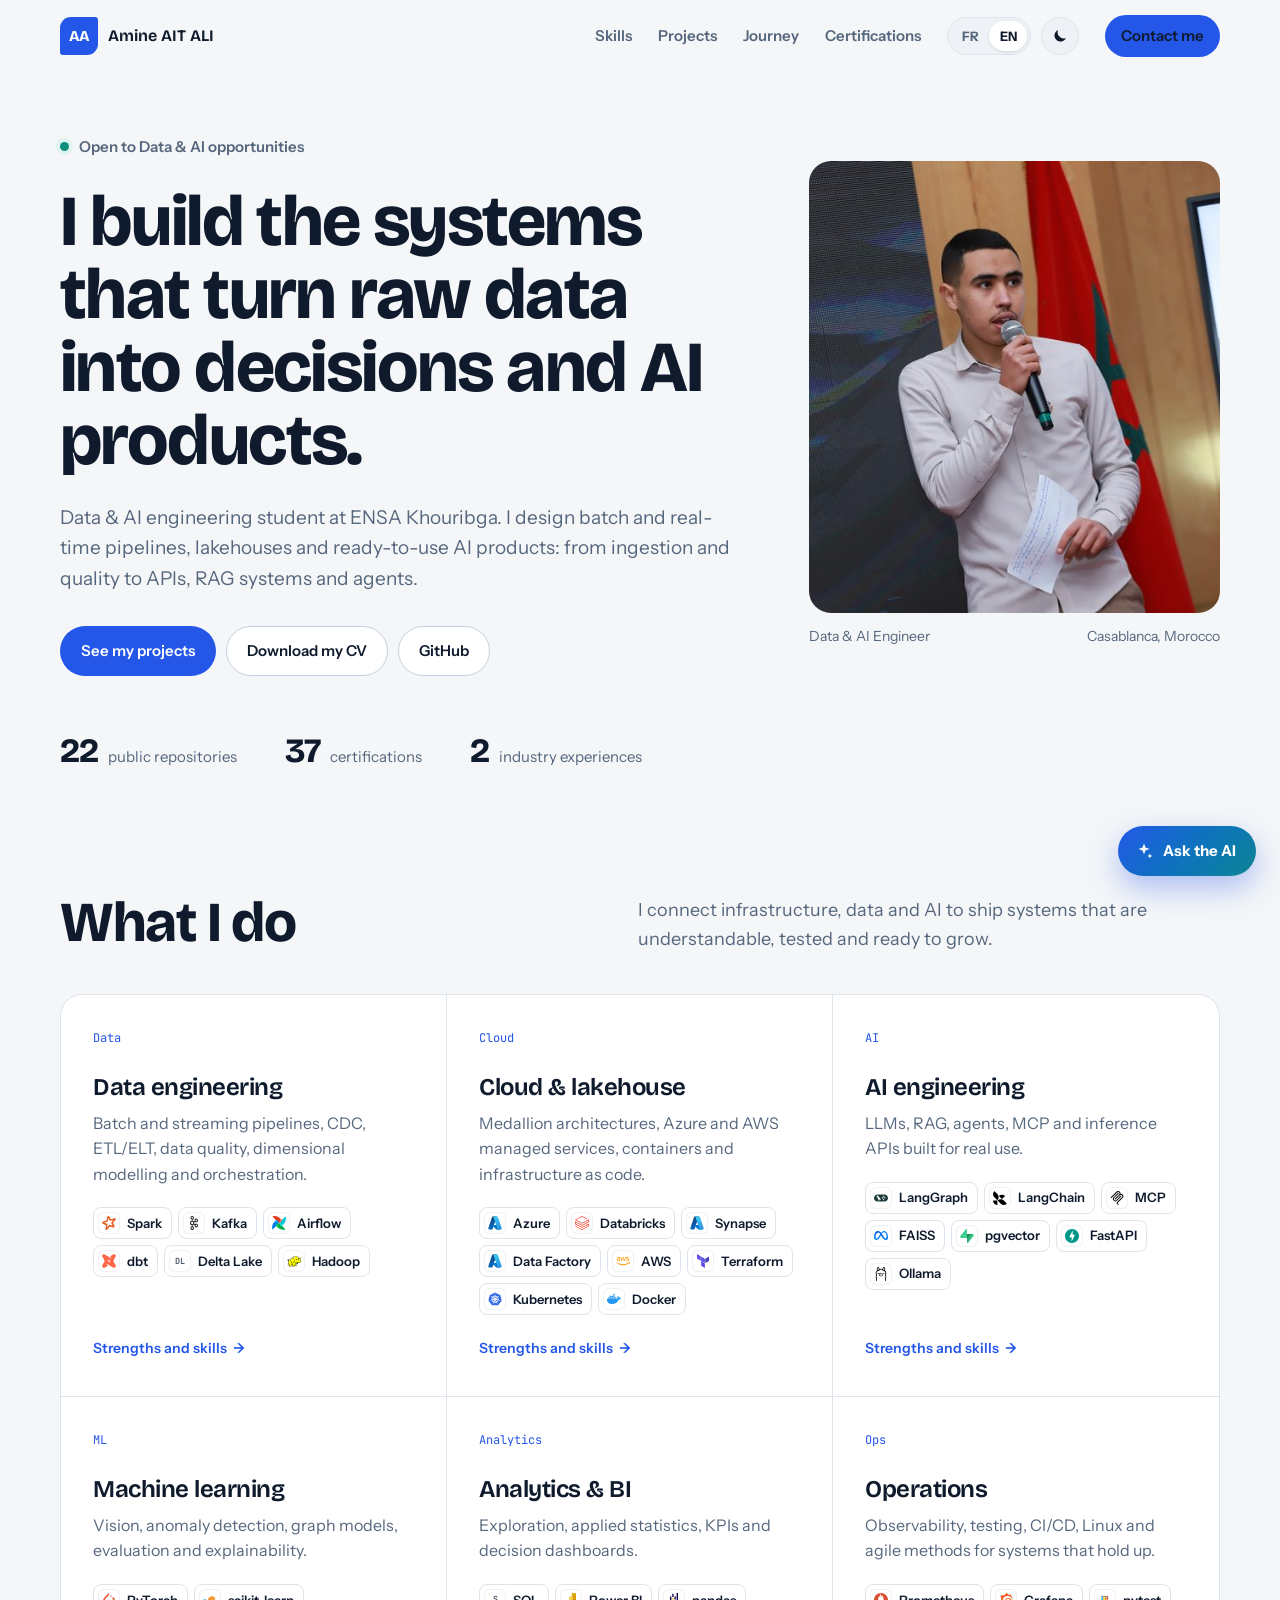
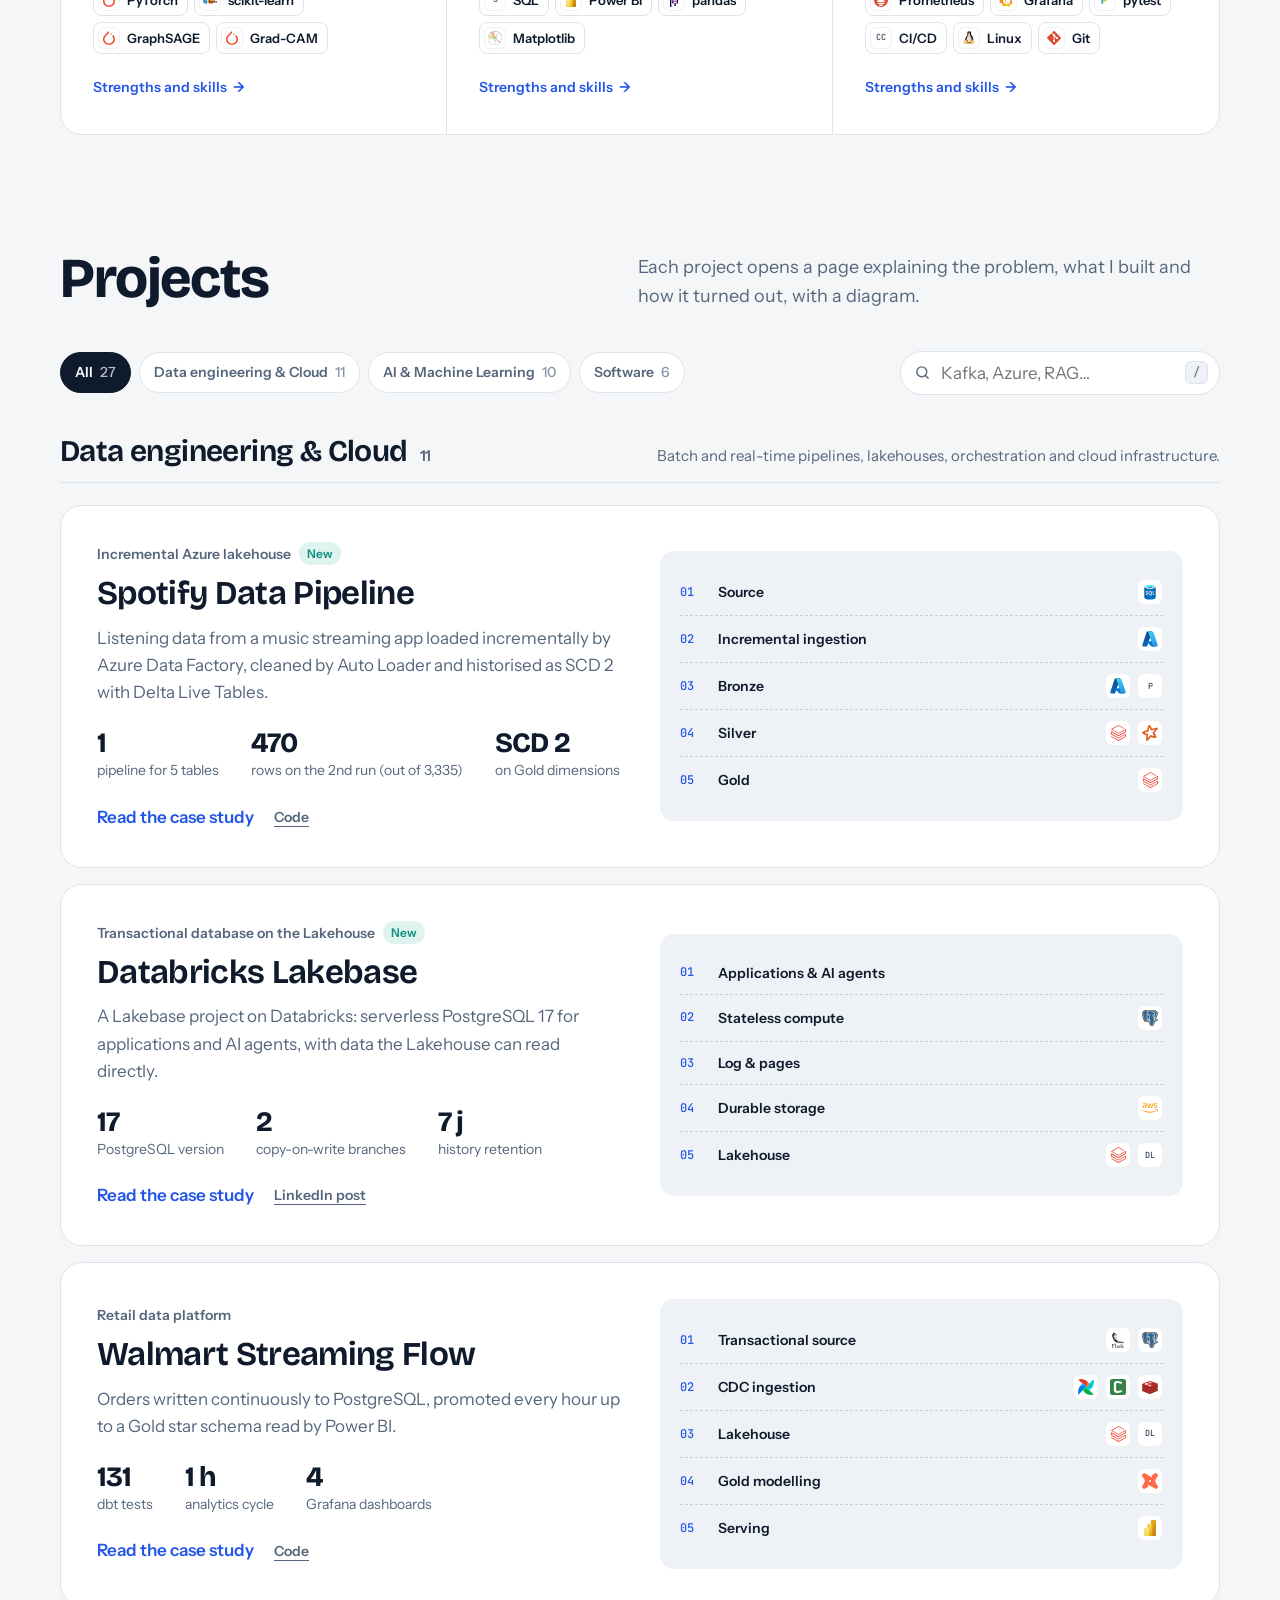
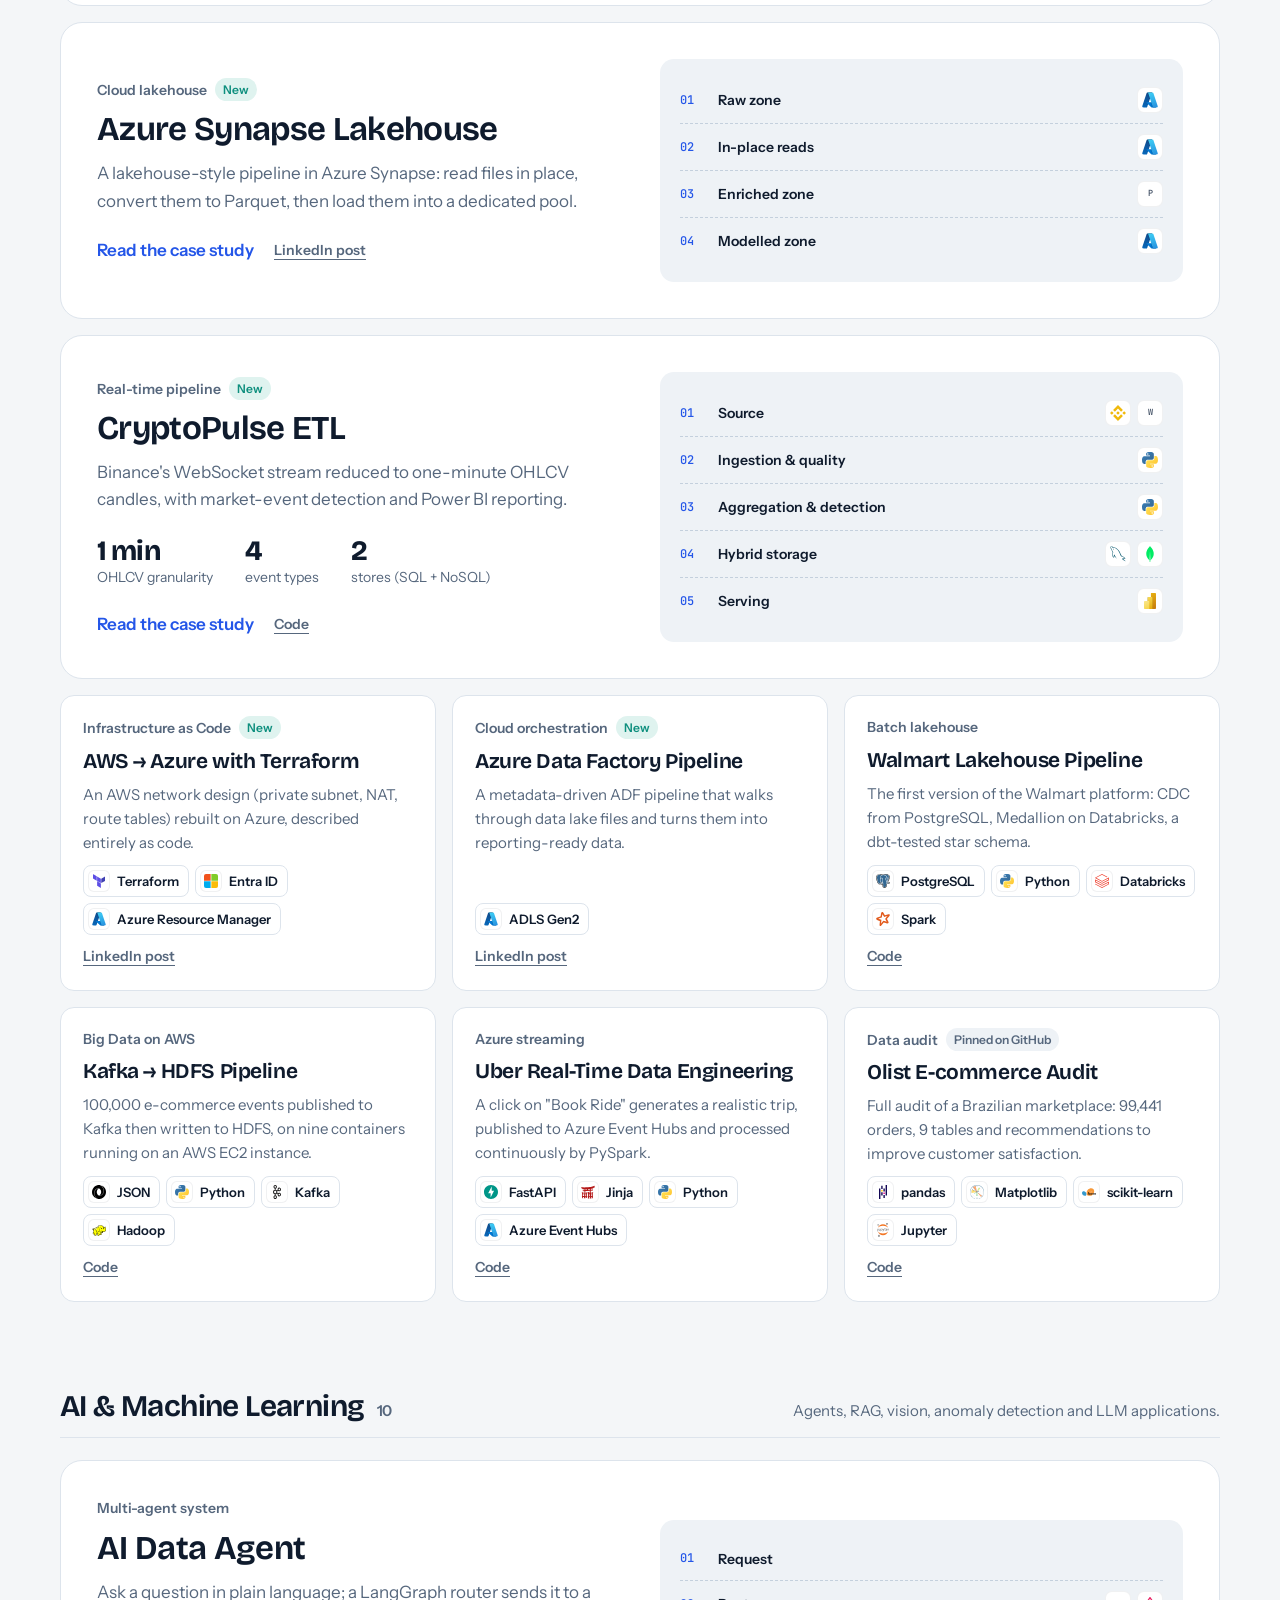
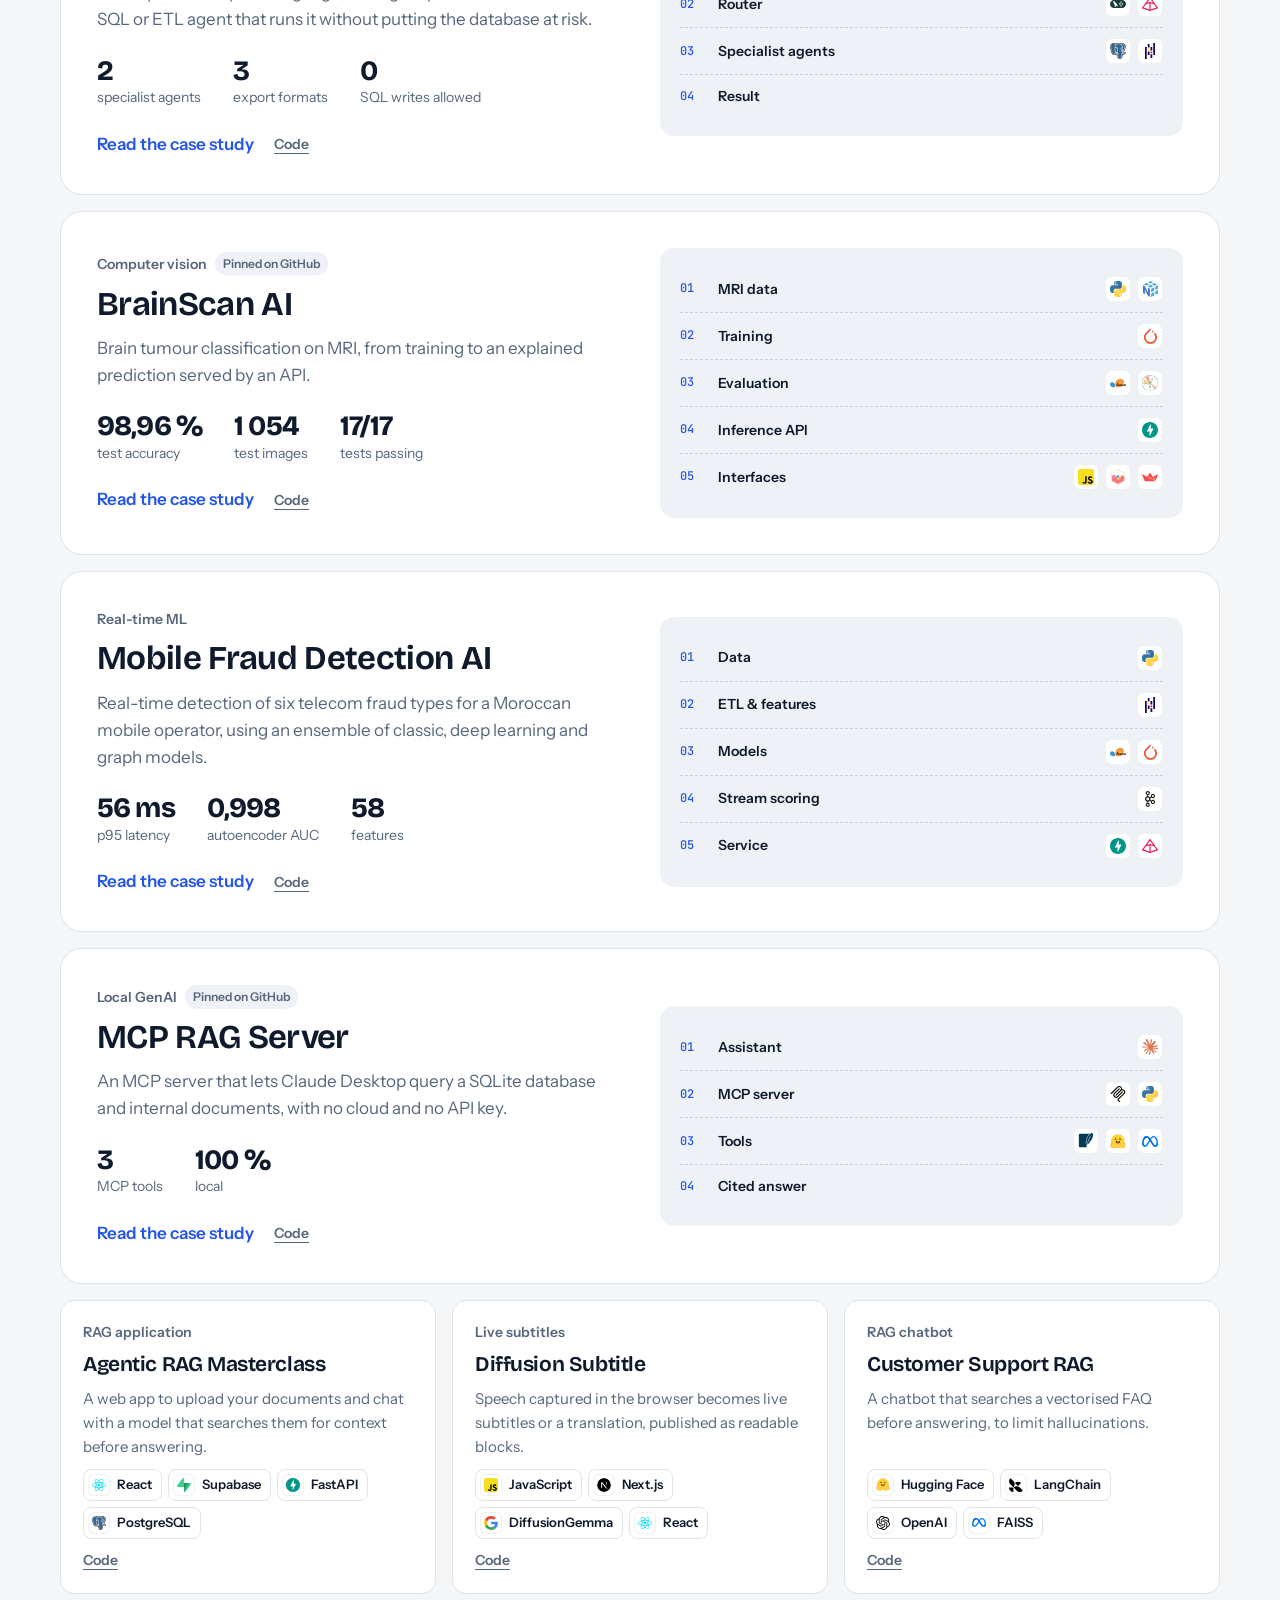
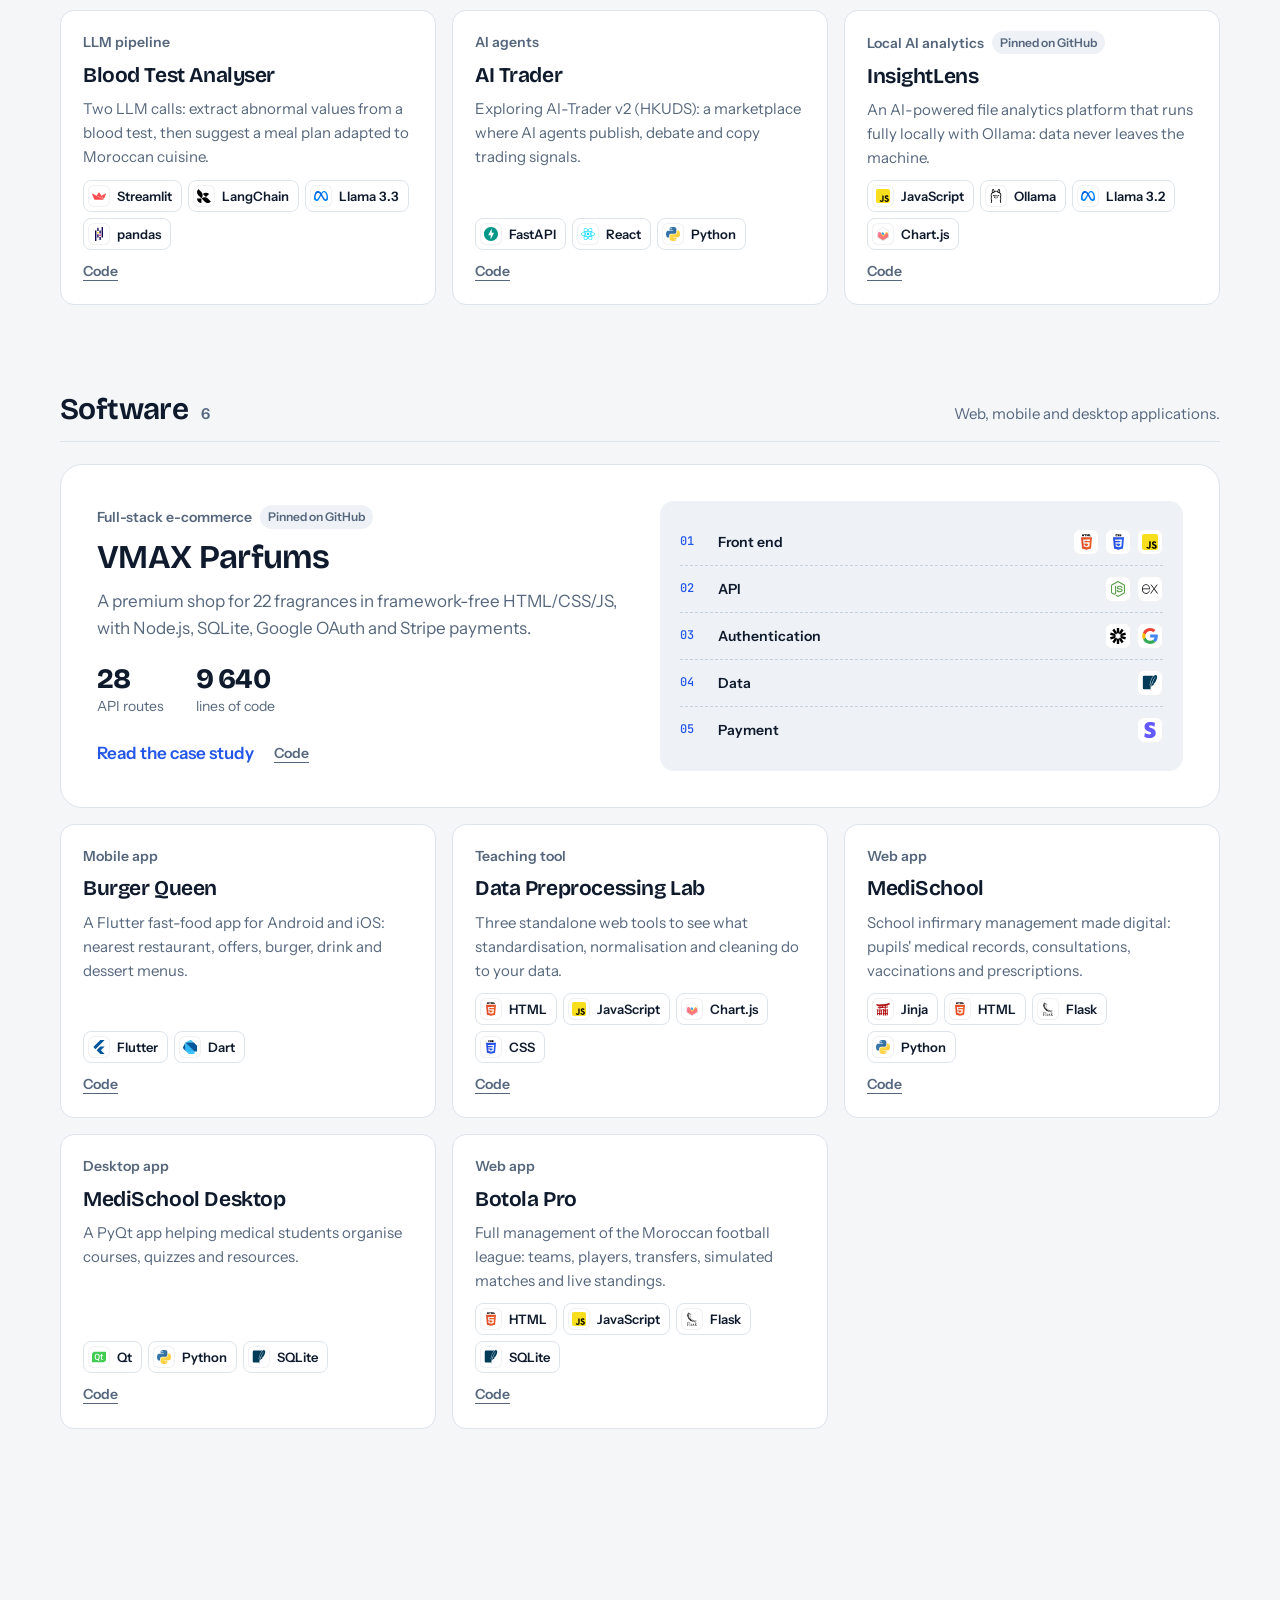
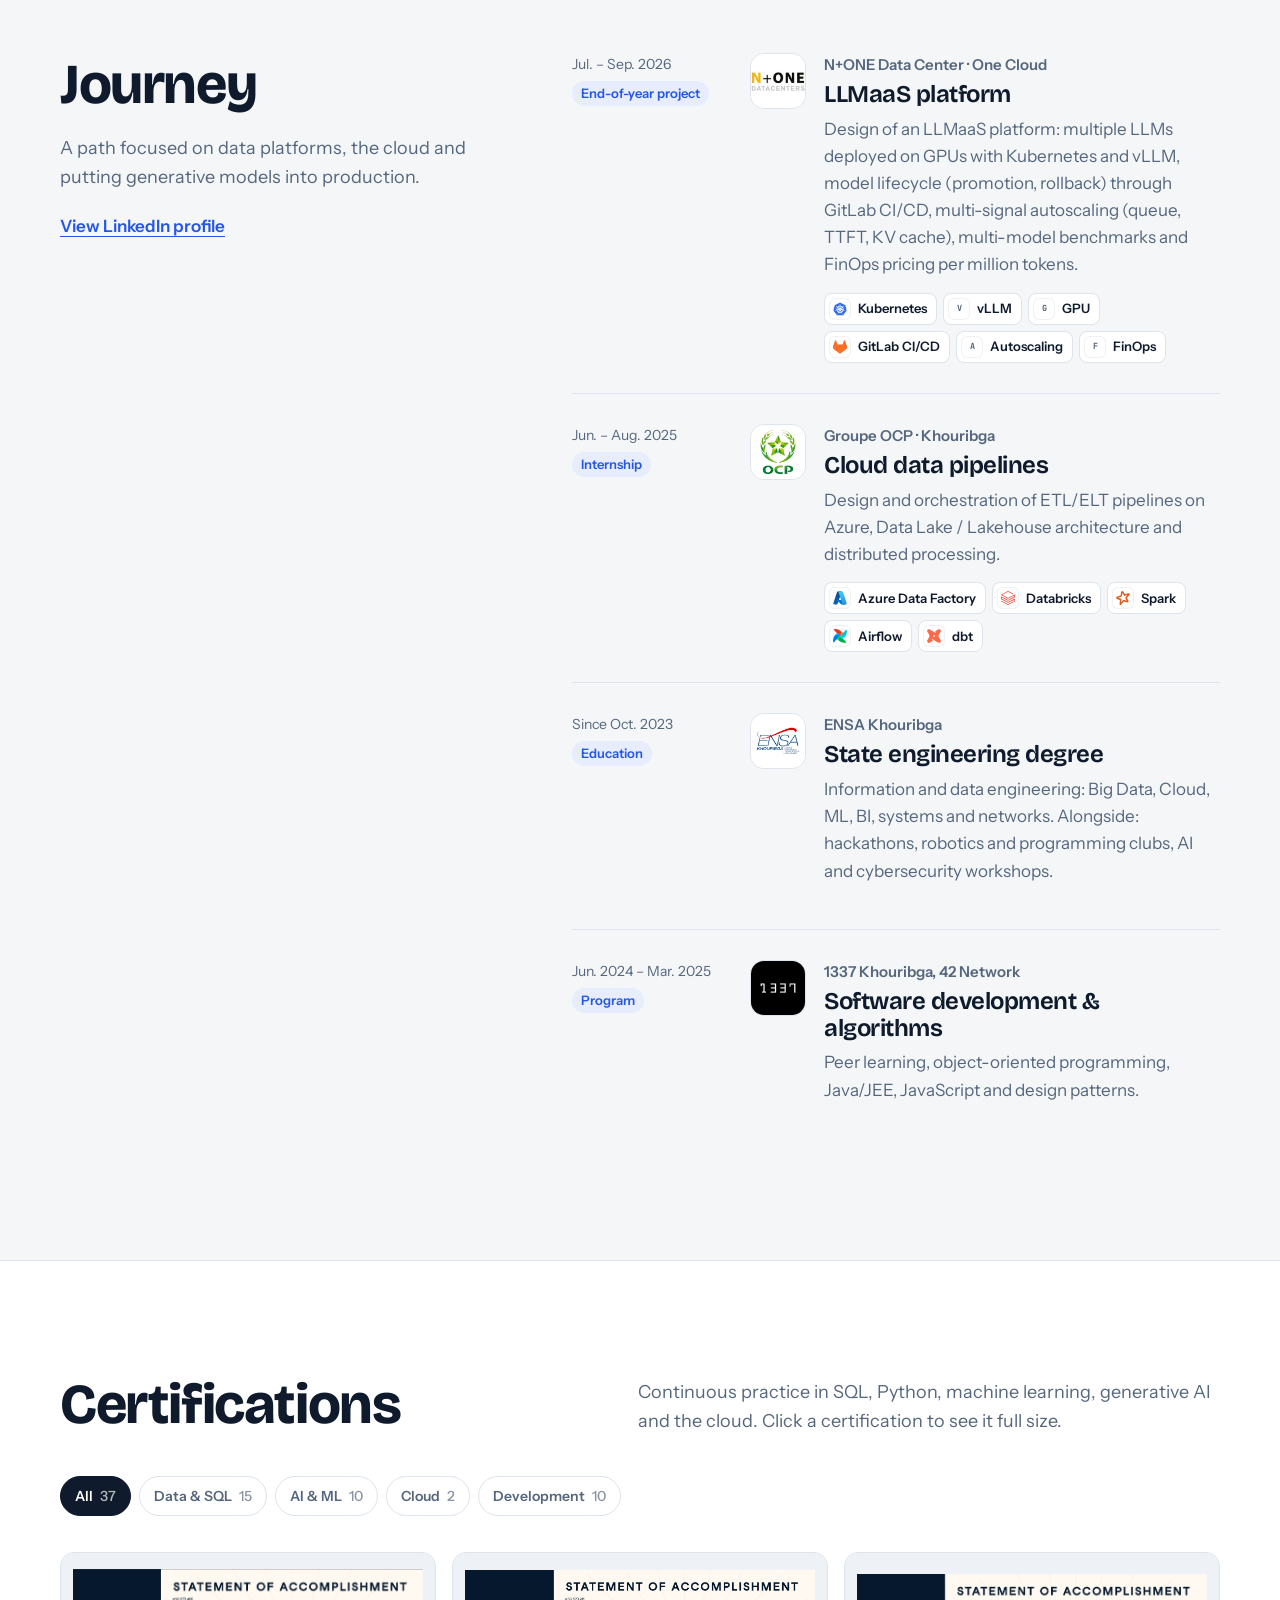
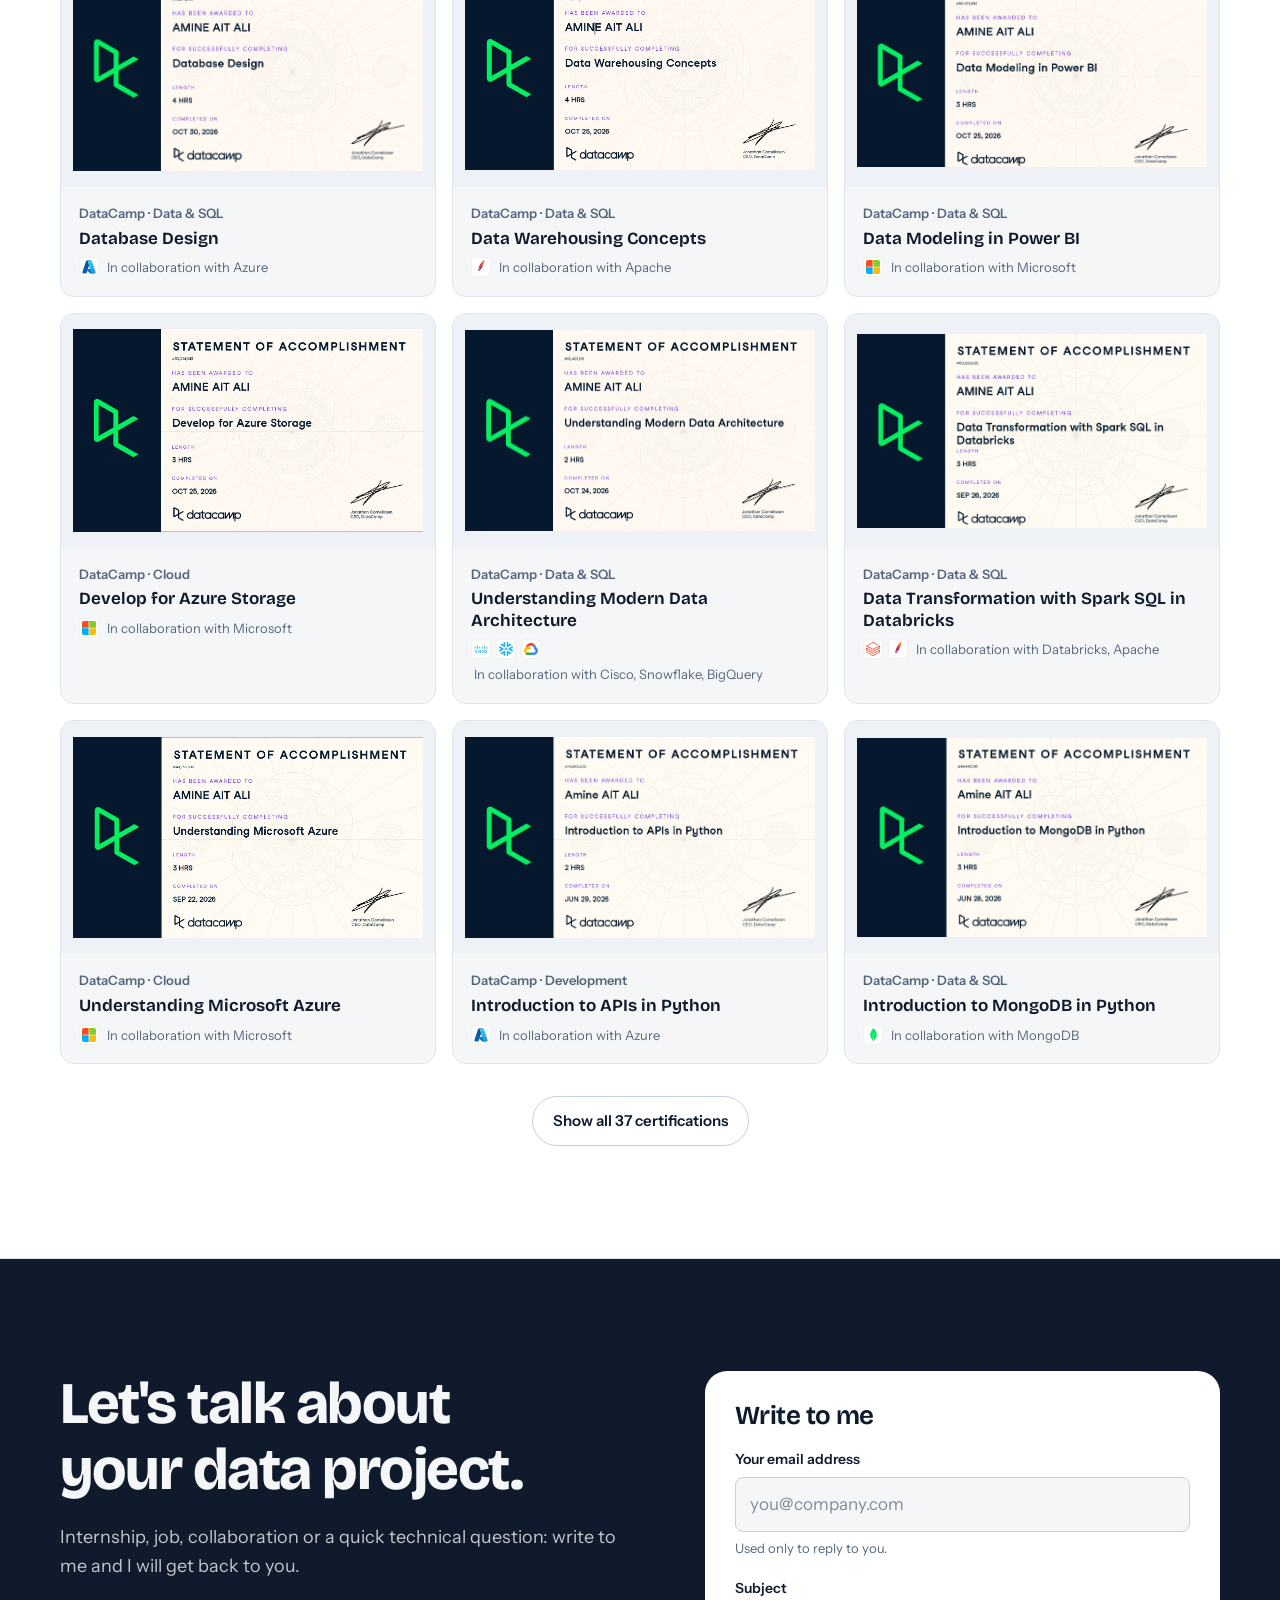
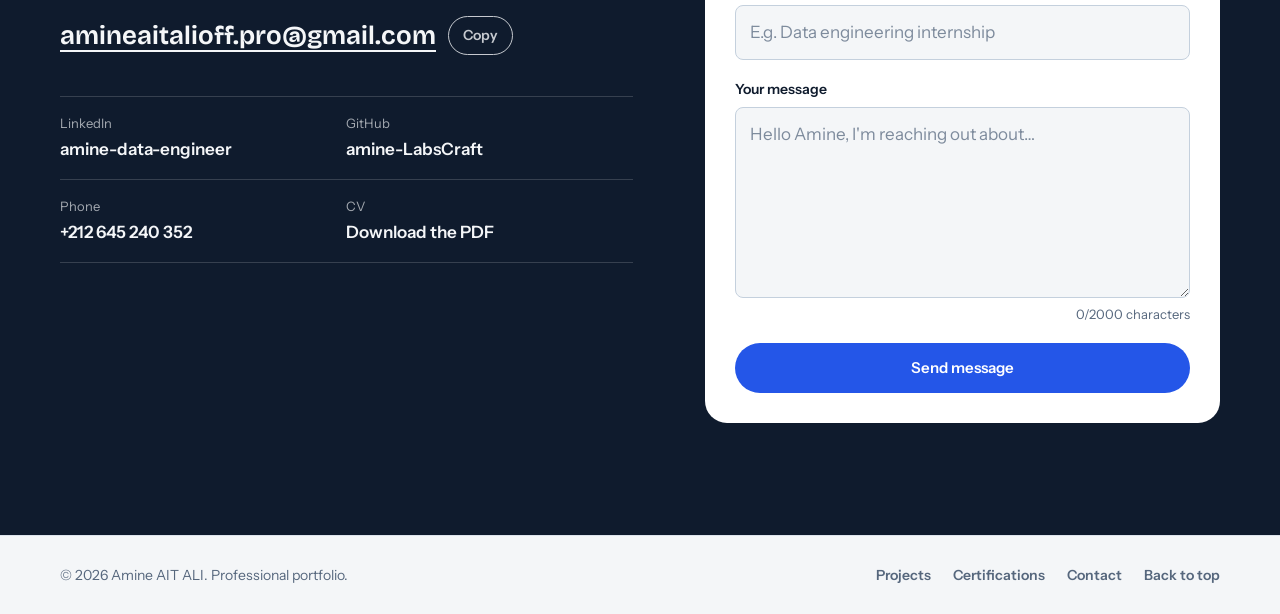
==== commit 0e58e026: "Retire le bloc « Distinctions et événements » du parcours Supprime le bloc, ses textes FR/EN, ses st" ====
--- a/index.html
+++ b/index.html
@@ -17,7 +17,7 @@
     <link rel="preconnect" href="https://fonts.googleapis.com">
     <link rel="preconnect" href="https://fonts.gstatic.com" crossorigin>
     <link href="https://fonts.googleapis.com/css2?family=Bricolage+Grotesque:opsz,wght@12..96,500;12..96,650;12..96,750&family=Instrument+Sans:wght@400;500;600;700&family=JetBrains+Mono:wght@400;500&display=swap" rel="stylesheet">
-    <link rel="stylesheet" href="style.css?v=34">
+    <link rel="stylesheet" href="style.css?v=35">
 </head>
 <body>
     <div class="scroll-progress" aria-hidden="true"></div>
@@ -123,7 +123,6 @@
                     <p data-i18n="journey.lead"></p>
                     <a class="text-link" href="https://www.linkedin.com/in/amine-data-engineer/" target="_blank" rel="noreferrer" data-i18n="journey.linkedin">Voir le profil LinkedIn</a>
                 </div>
-                <div class="journey-main">
                 <ol class="timeline">
                     <li>
                         <div class="when"><time datetime="2026-07" data-i18n="job.1.date"></time><span data-i18n="job.1.type"></span></div>
@@ -142,30 +141,6 @@
                         <div class="role"><img class="org-logo" src="images/logos/1337.webp" width="56" height="56" alt="1337 Khouribga" loading="lazy"><p class="org" data-i18n="job.4.org"></p><h3 data-i18n="job.4.title"></h3><p data-i18n="job.4.text"></p></div>
                     </li>
                 </ol>
-                <div class="highlights">
-                    <h3 data-i18n="hl.title">Distinctions et événements</h3>
-                    <ul>
-                        <li>
-                            <span class="hl-icon" aria-hidden="true">2<sup>e</sup></span>
-                            <div>
-                                <p class="hl-meta"><time datetime="2026-05" data-i18n="hl.1.date"></time> · DigitalGov 1.0 · ENSA Khouribga</p>
-                                <strong data-i18n="hl.1.title"></strong>
-                                <p data-i18n="hl.1.text"></p>
-                                <a class="text-link" href="https://www.linkedin.com/feed/update/urn:li:activity:7456015282709491713/" target="_blank" rel="noreferrer" data-i18n="hl.post">Voir le post LinkedIn</a>
-                            </div>
-                        </li>
-                        <li>
-                            <span class="hl-icon" aria-hidden="true"><svg viewBox="0 0 24 24"><path d="M12 3v3M12 18v3M3 12h3M18 12h3M5.6 5.6l2.1 2.1M16.3 16.3l2.1 2.1M5.6 18.4l2.1-2.1M16.3 7.7l2.1-2.1"/><circle cx="12" cy="12" r="3"/></svg></span>
-                            <div>
-                                <p class="hl-meta"><time datetime="2026-04" data-i18n="hl.2.date"></time> · <span data-i18n="hl.2.place">Maroc</span></p>
-                                <strong data-i18n="hl.2.title"></strong>
-                                <p data-i18n="hl.2.text"></p>
-                                <a class="text-link" href="https://www.linkedin.com/feed/update/urn:li:activity:7453567593371734016/" target="_blank" rel="noreferrer" data-i18n="hl.post">Voir le post LinkedIn</a>
-                            </div>
-                        </li>
-                    </ul>
-                </div>
-                </div>
             </div>
         </section>
 
@@ -250,12 +225,12 @@
         <div class="cert-detail" id="cert-detail"></div>
     </dialog>
 
-    <script src="i18n.js?v=34"></script>
-    <script src="data/projects.js?v=34"></script>
-    <script src="data/certificates.js?v=34"></script>
-    <script src="data/architectures.js?v=34"></script>
-    <script src="common.js?v=34"></script>
-    <script src="script.js?v=34"></script>
-    <script src="assistant.js?v=34"></script>
+    <script src="i18n.js?v=35"></script>
+    <script src="data/projects.js?v=35"></script>
+    <script src="data/certificates.js?v=35"></script>
+    <script src="data/architectures.js?v=35"></script>
+    <script src="common.js?v=35"></script>
+    <script src="script.js?v=35"></script>
+    <script src="assistant.js?v=35"></script>
 </body>
 </html>
--- a/style.css
+++ b/style.css
@@ -738,18 +738,3 @@
 }
 .skill-sources:not(.open) .src-extra { display: none; }
 .src-more { padding: 2px 8px; color: var(--blue); background: var(--blue-soft); border: 0; border-radius: 6px; font: inherit; font-size: 13px; font-weight: 700; line-height: 1.5; cursor: pointer; }
-
-/* ============ Parcours : distinctions et événements ============ */
-.journey-main { min-width: 0; }
-.highlights { margin-top: 40px; padding-top: 30px; border-top: 1px solid var(--line); }
-.highlights h3 { margin-bottom: 18px; font-size: 20px; }
-.highlights ul { display: grid; gap: 14px; margin: 0; padding: 0; list-style: none; }
-.highlights li { display: flex; gap: 16px; align-items: flex-start; padding: 18px 20px; background: var(--surface); border: 1px solid var(--line); border-radius: var(--radius); }
-.hl-icon { display: flex; flex: 0 0 auto; align-items: center; justify-content: center; width: 48px; height: 48px; color: var(--blue); background: var(--blue-soft); border-radius: 12px; font-family: var(--display); font-size: 18px; font-weight: 750; }
-.hl-icon sup { font-size: 11px; }
-.hl-icon svg { width: 24px; height: 24px; fill: none; stroke: currentColor; stroke-width: 1.8; stroke-linecap: round; }
-.highlights li > div { display: grid; gap: 6px; min-width: 0; }
-.hl-meta { color: var(--muted); font-size: 13px; font-weight: 600; }
-.highlights strong { font-size: 17px; line-height: 1.3; }
-.highlights li p:not(.hl-meta) { color: var(--muted); font-size: 15px; }
-.highlights .text-link { justify-self: start; font-size: 14px; }
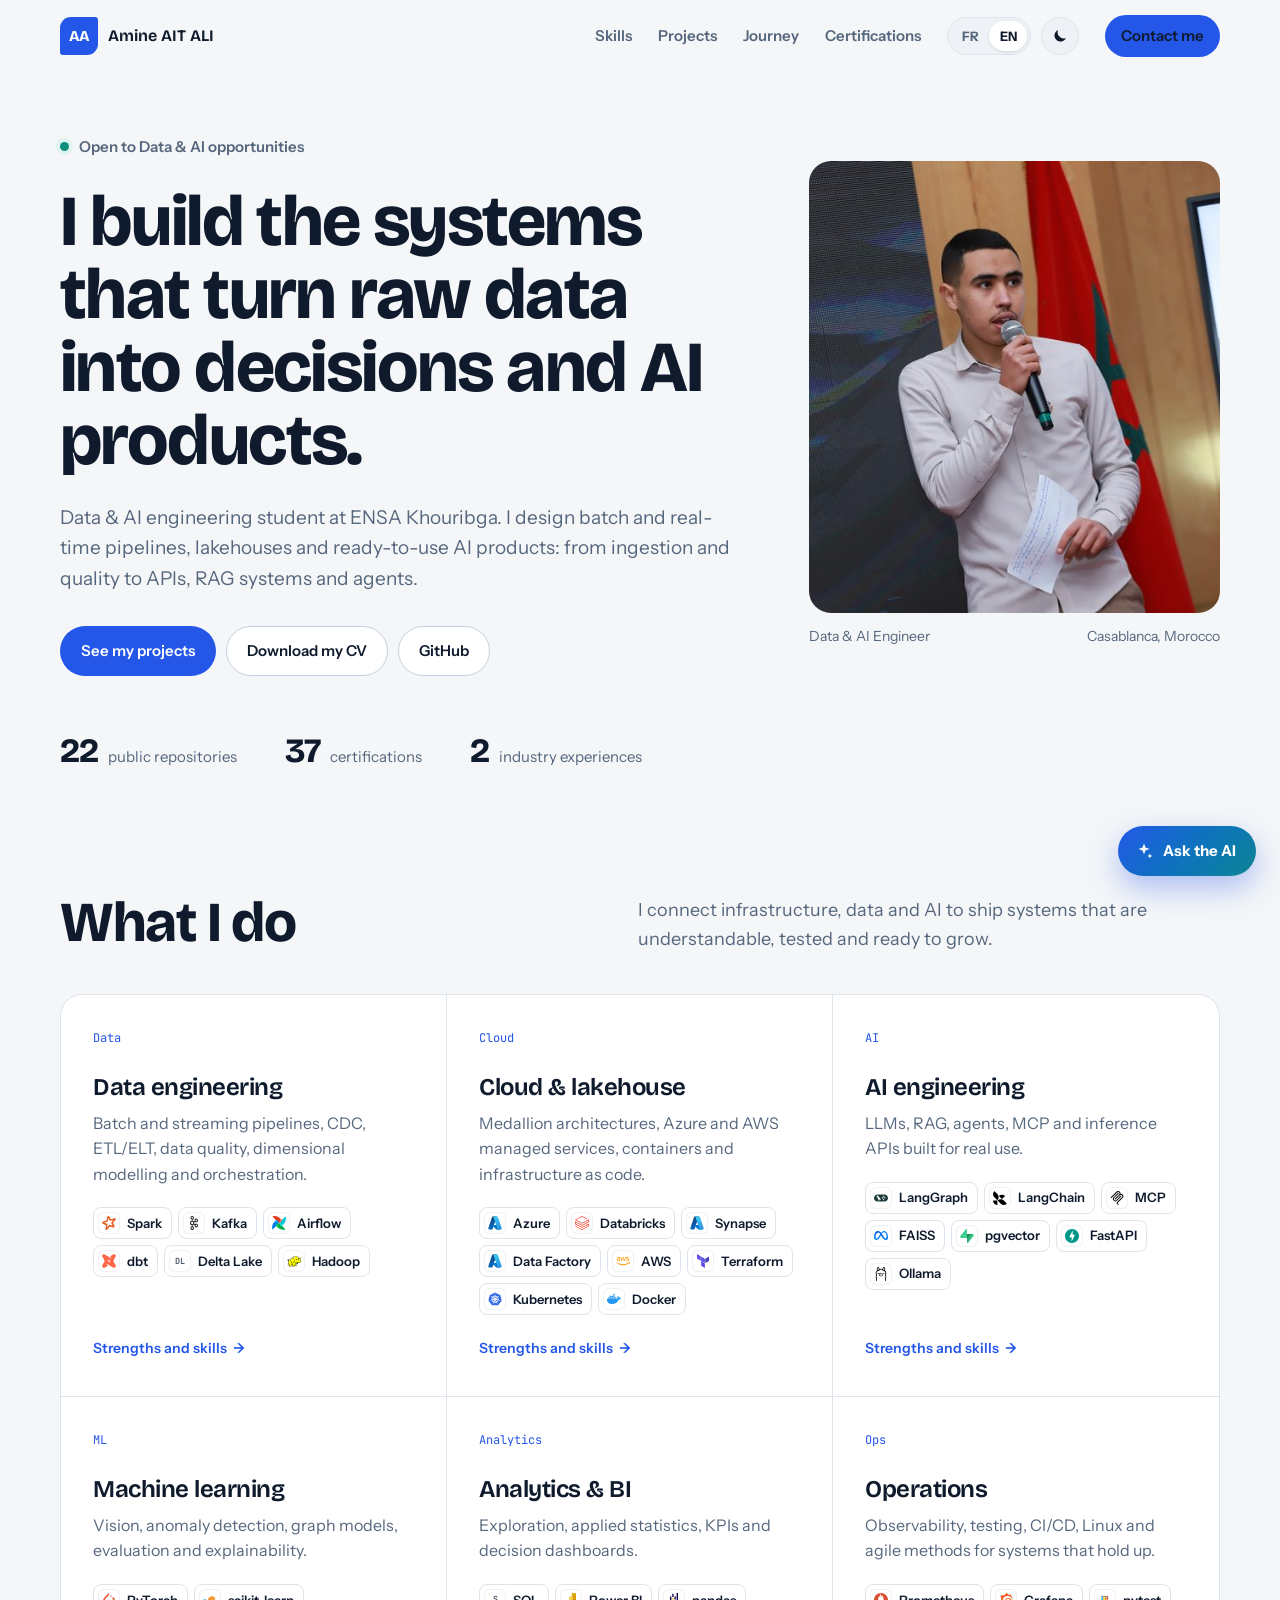
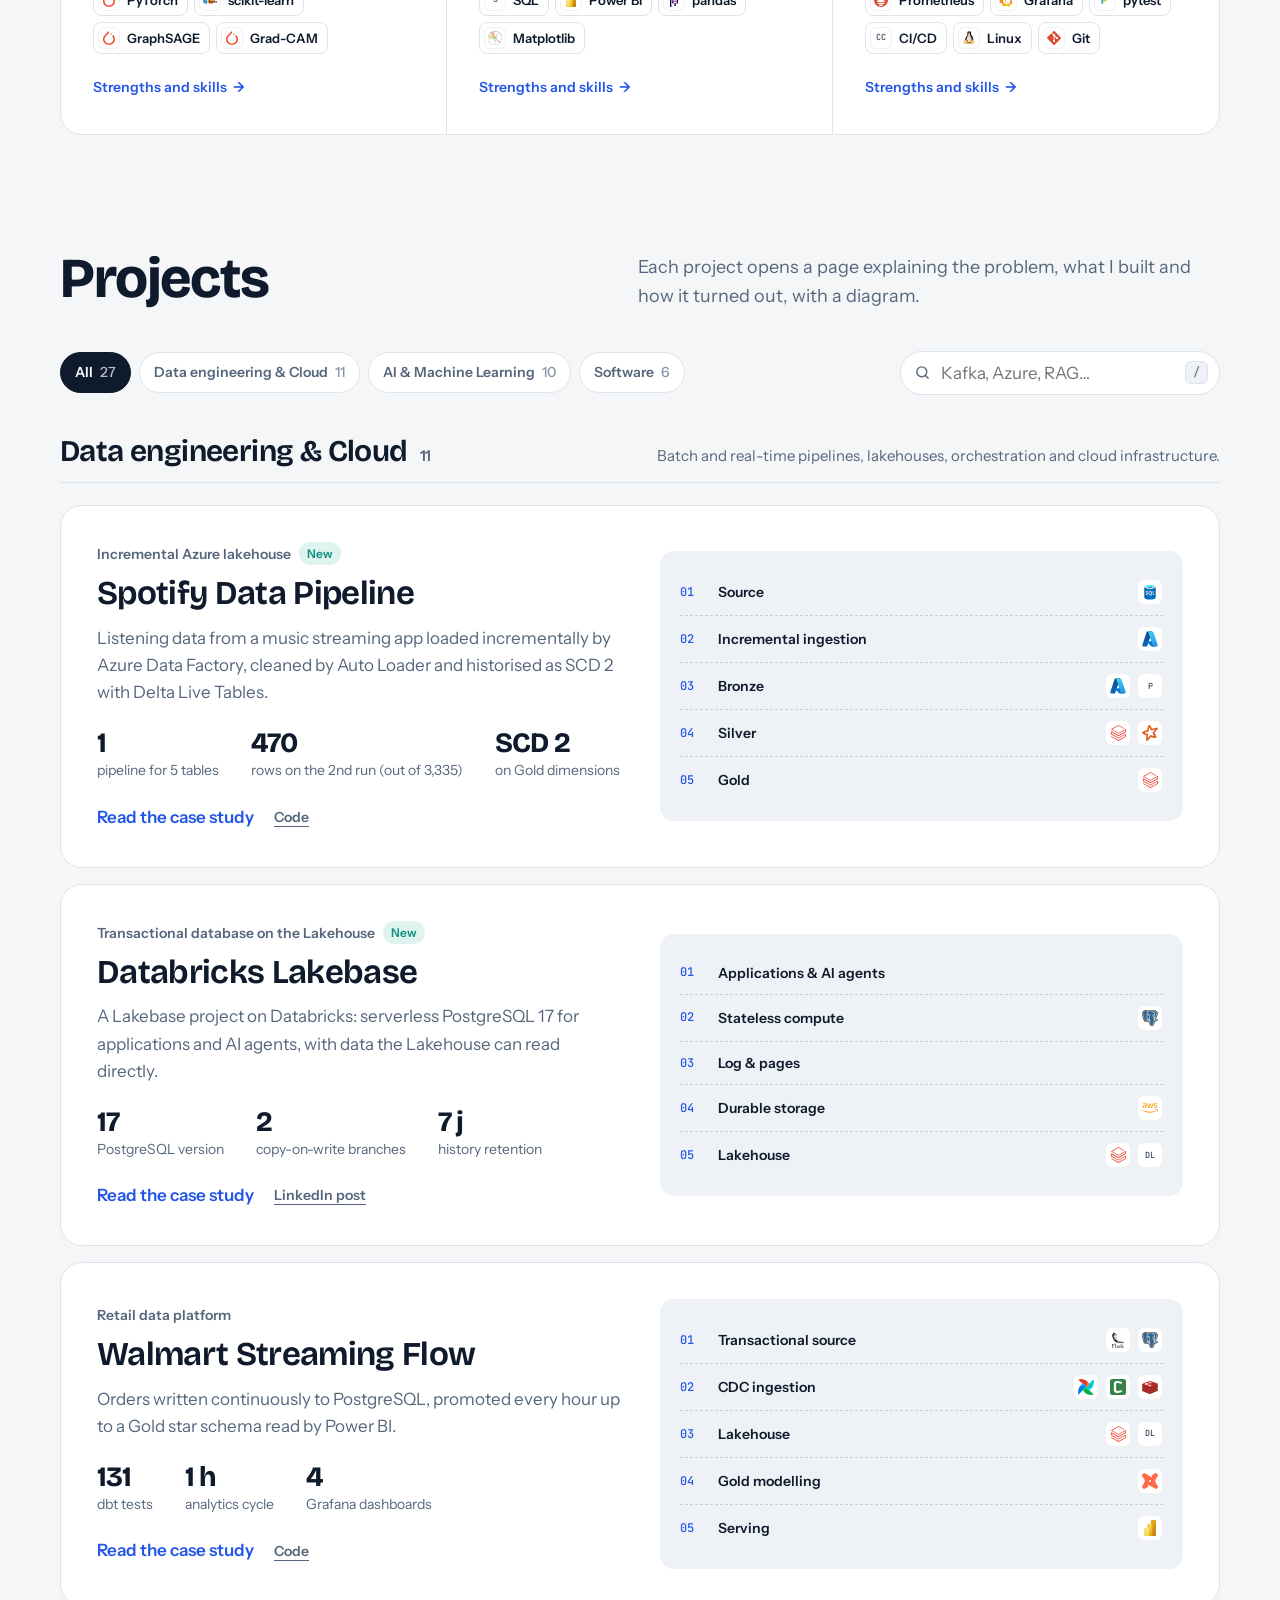
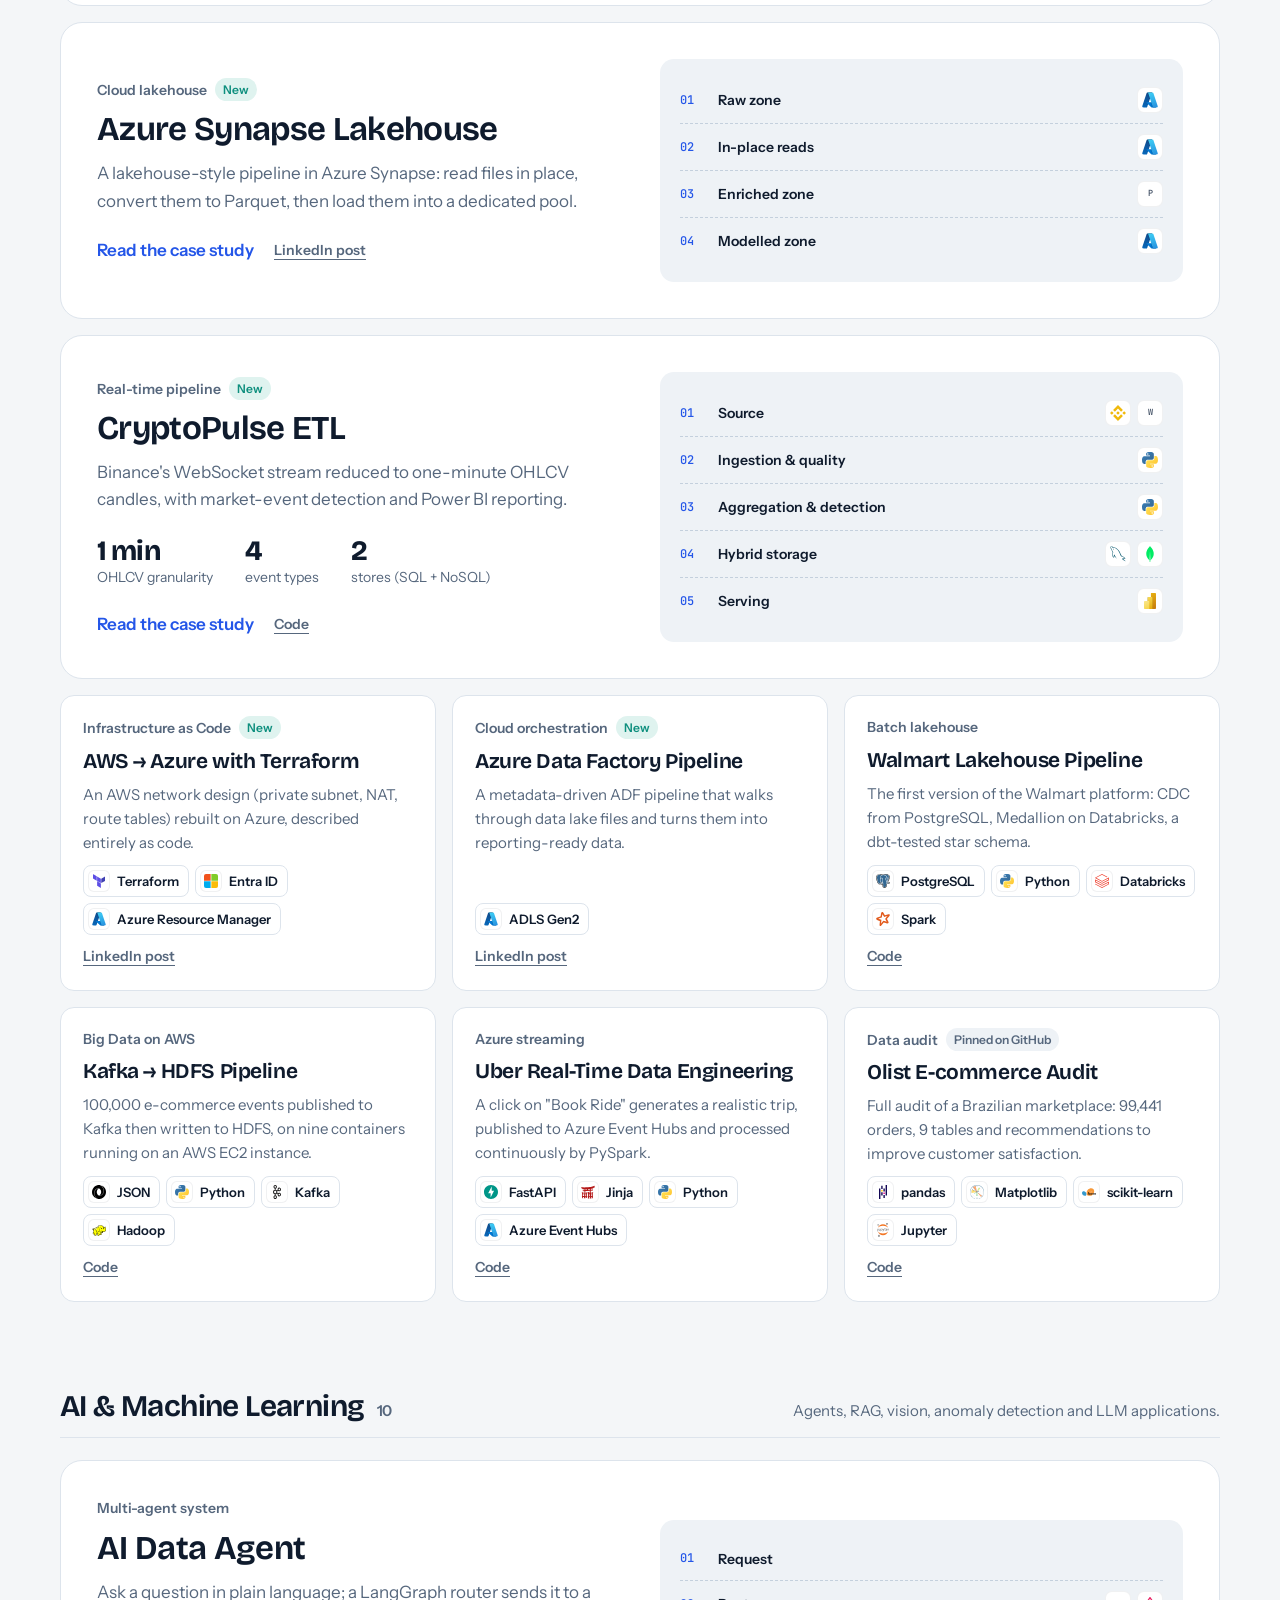
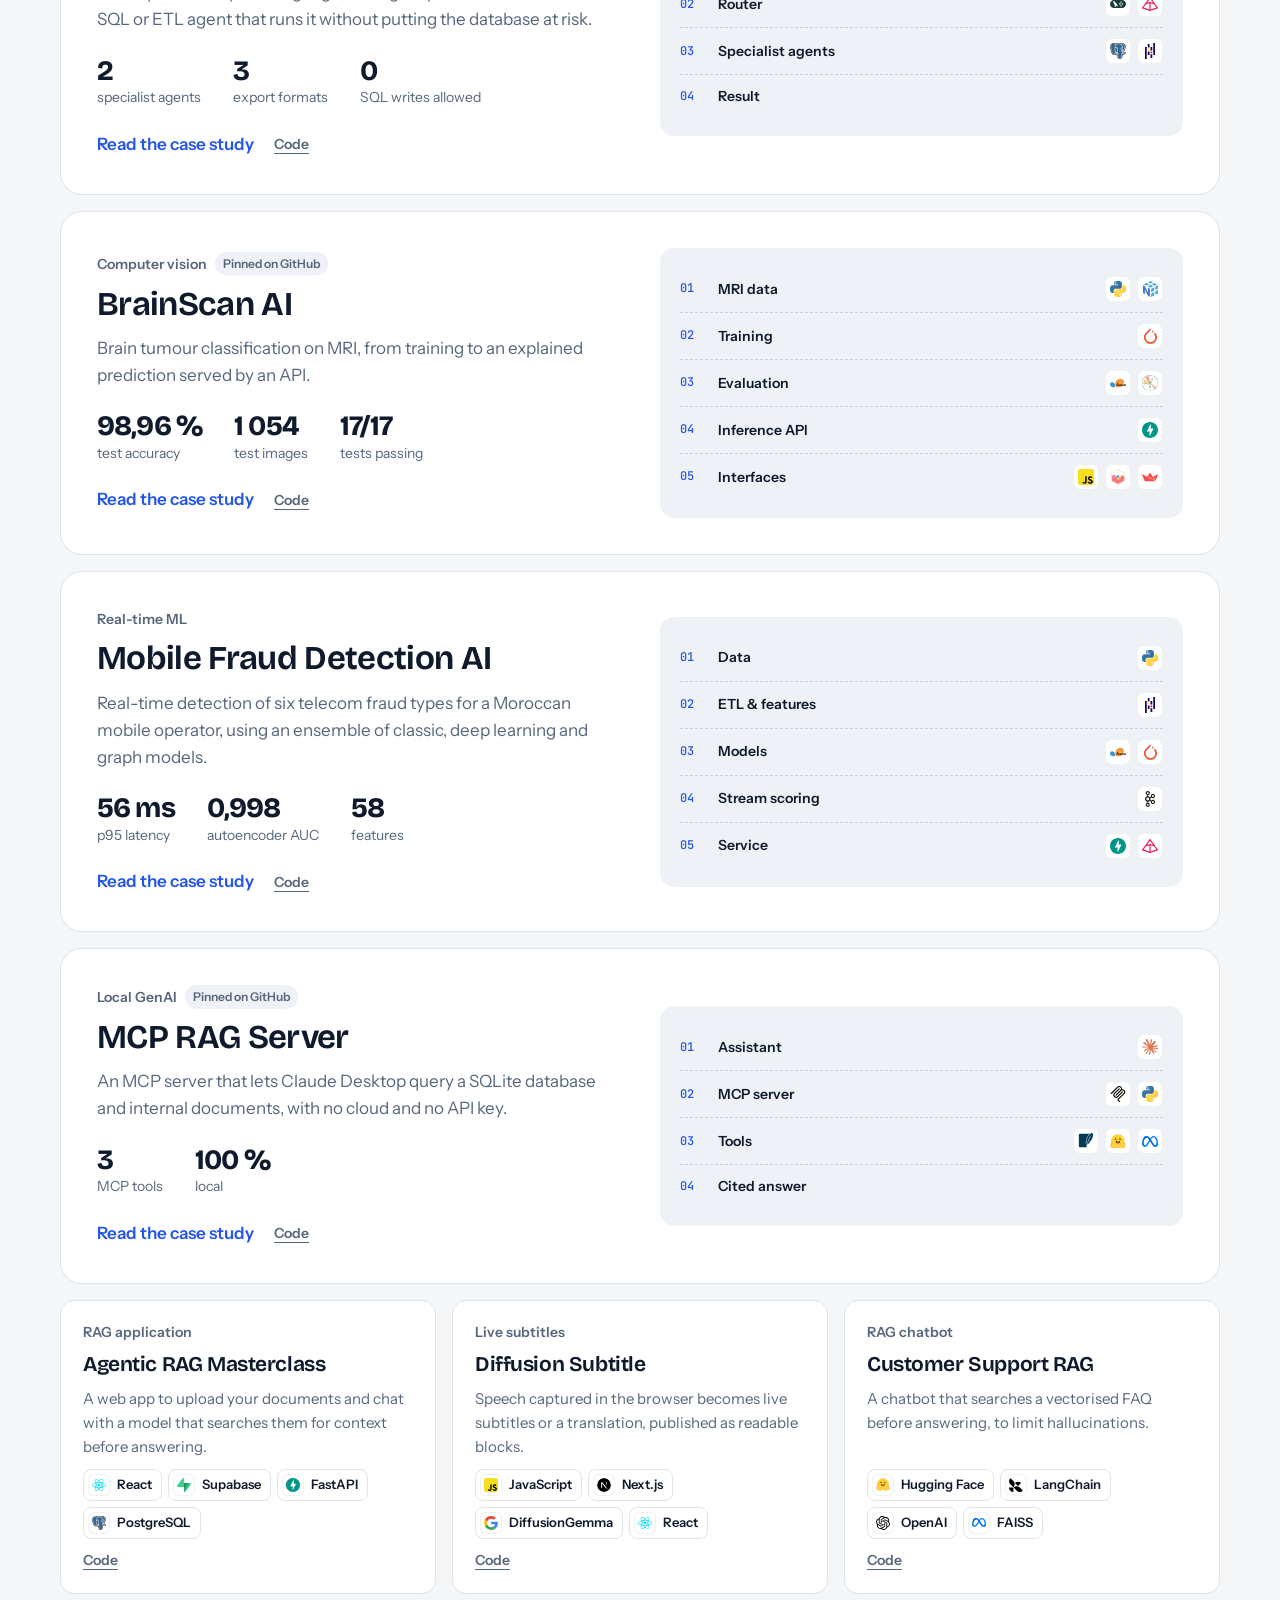
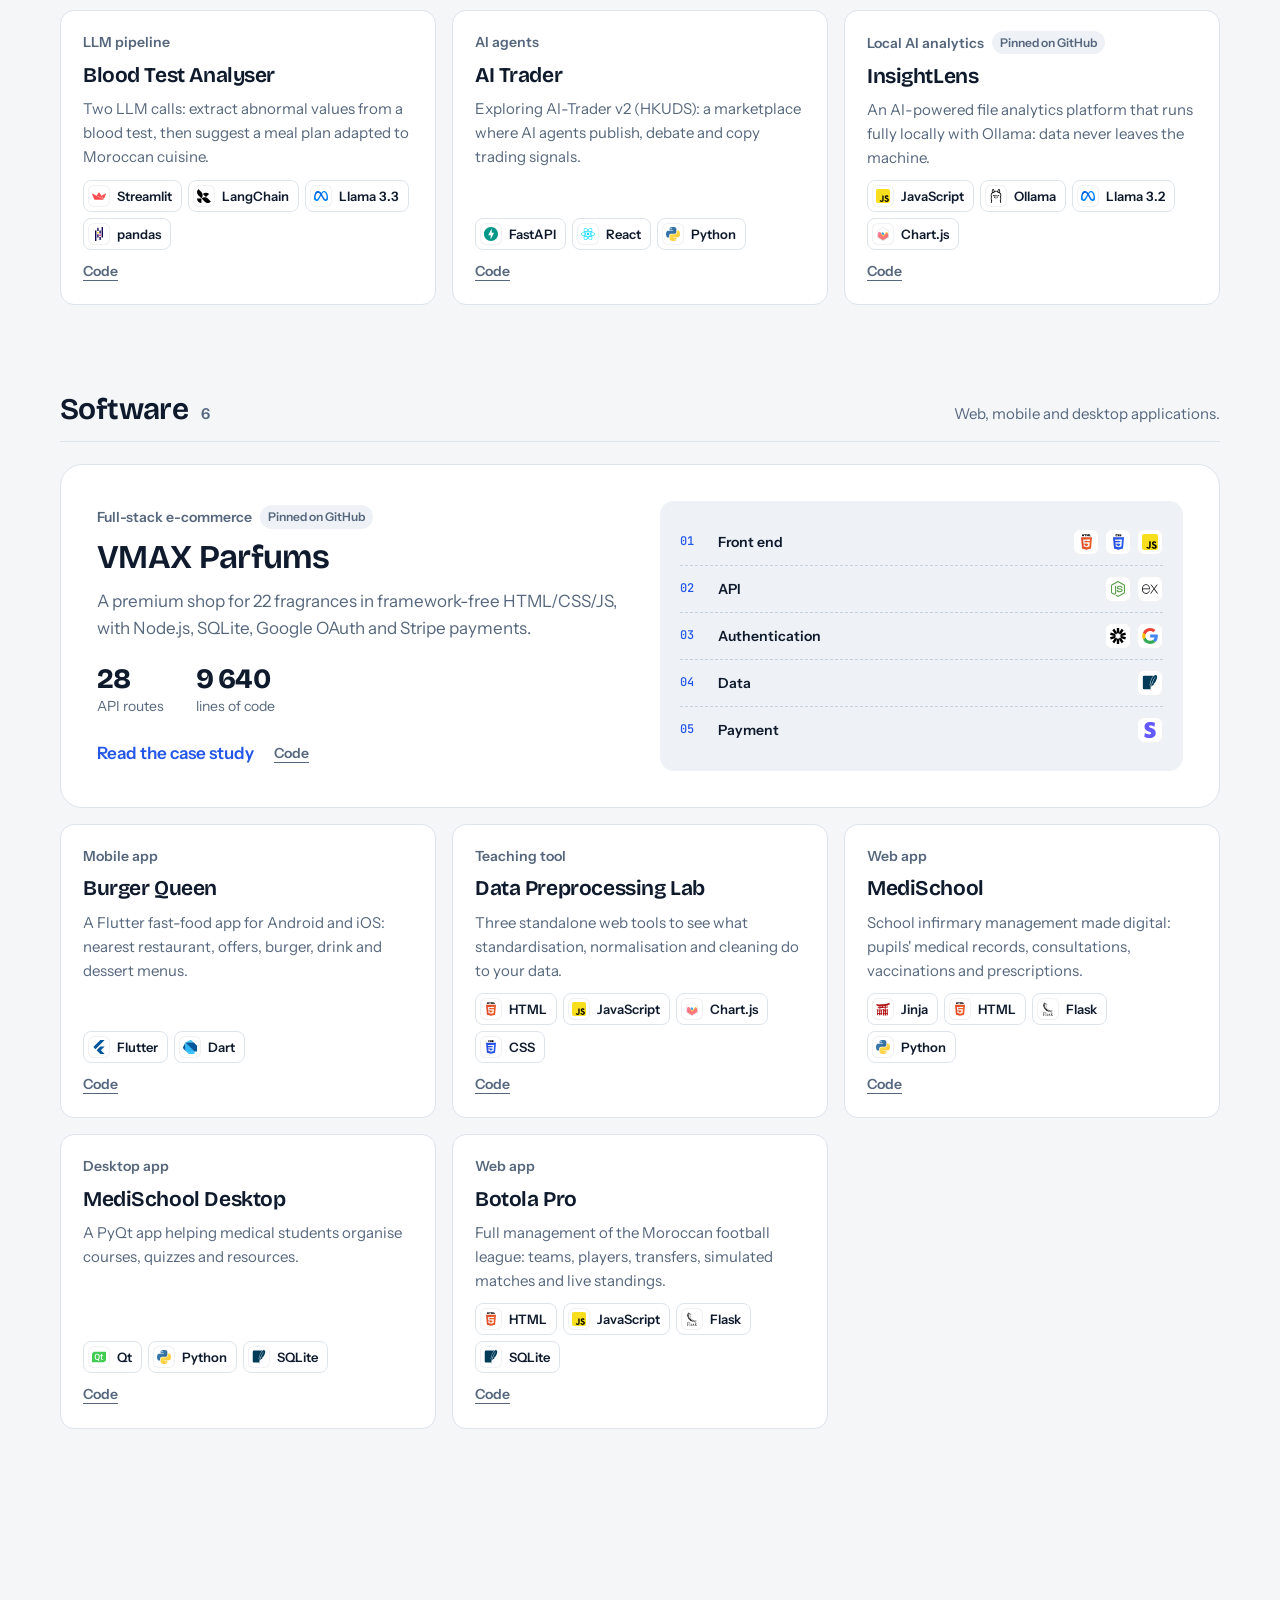
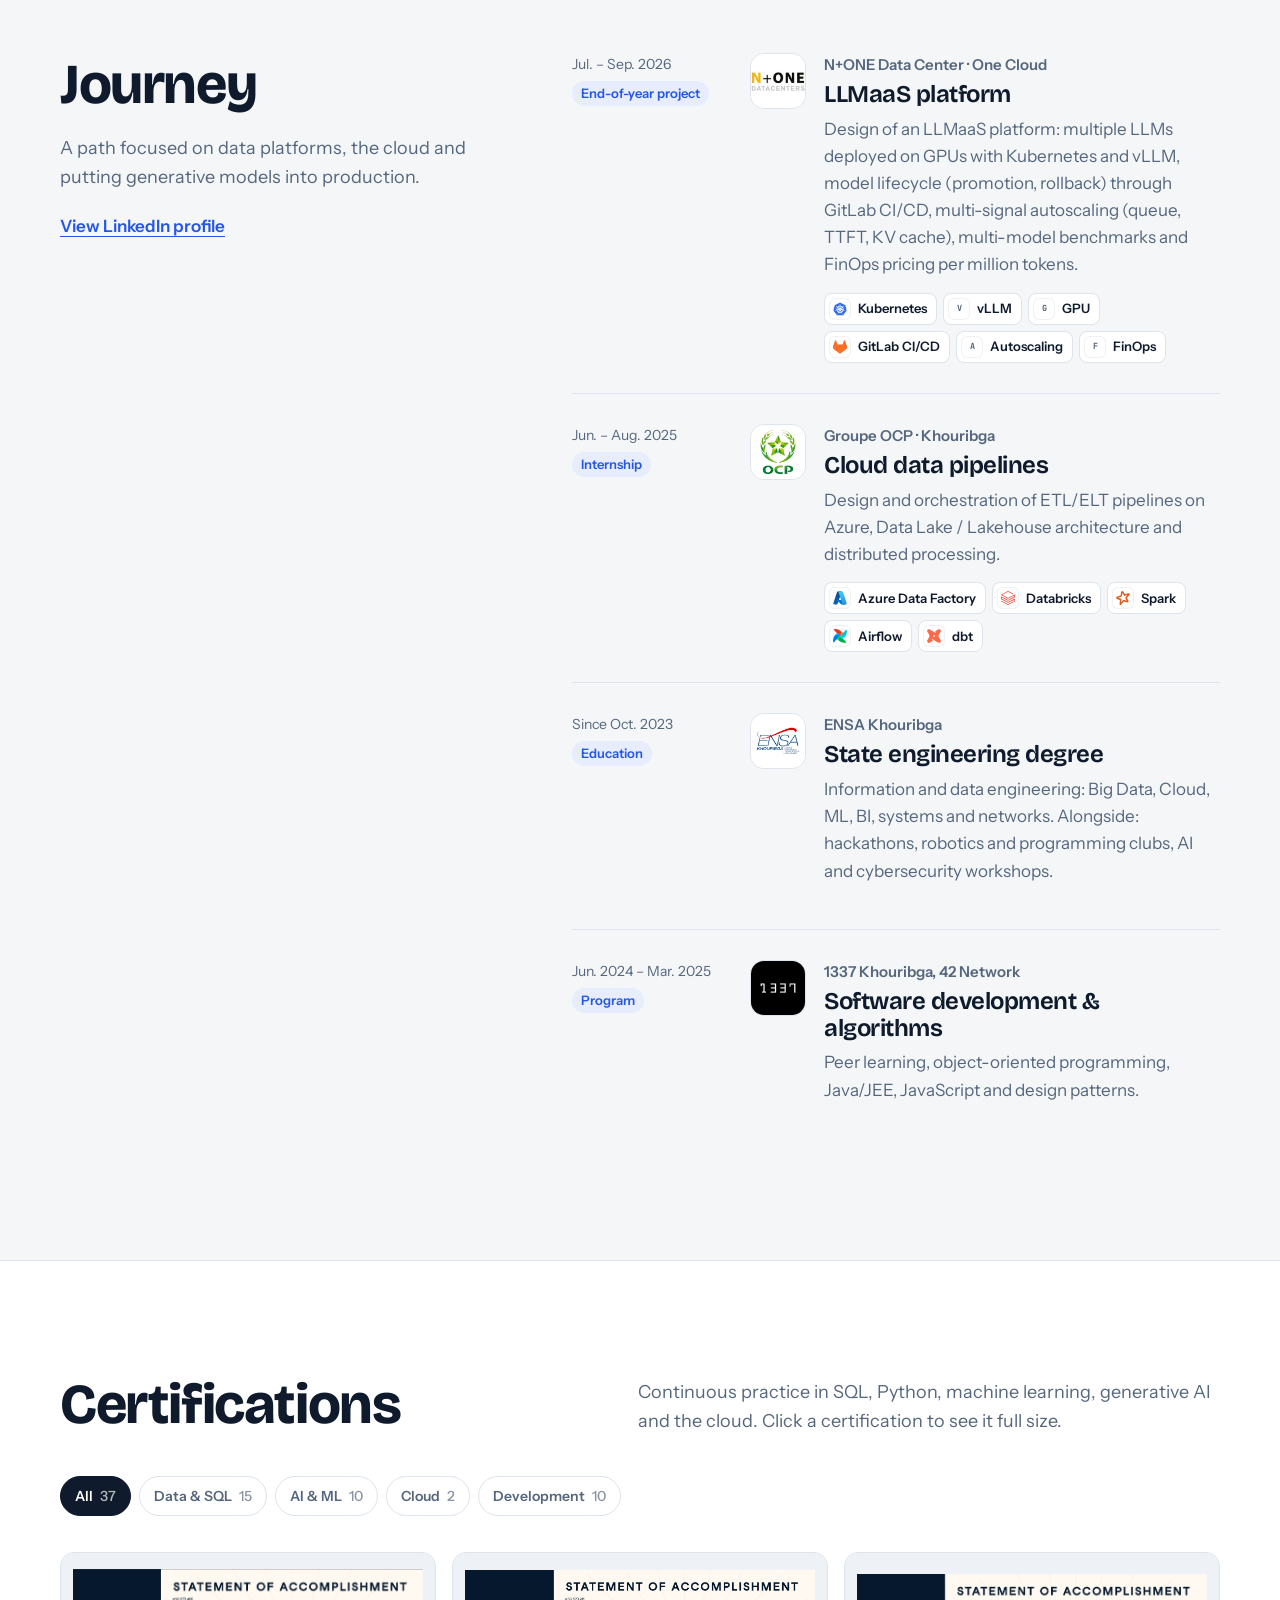
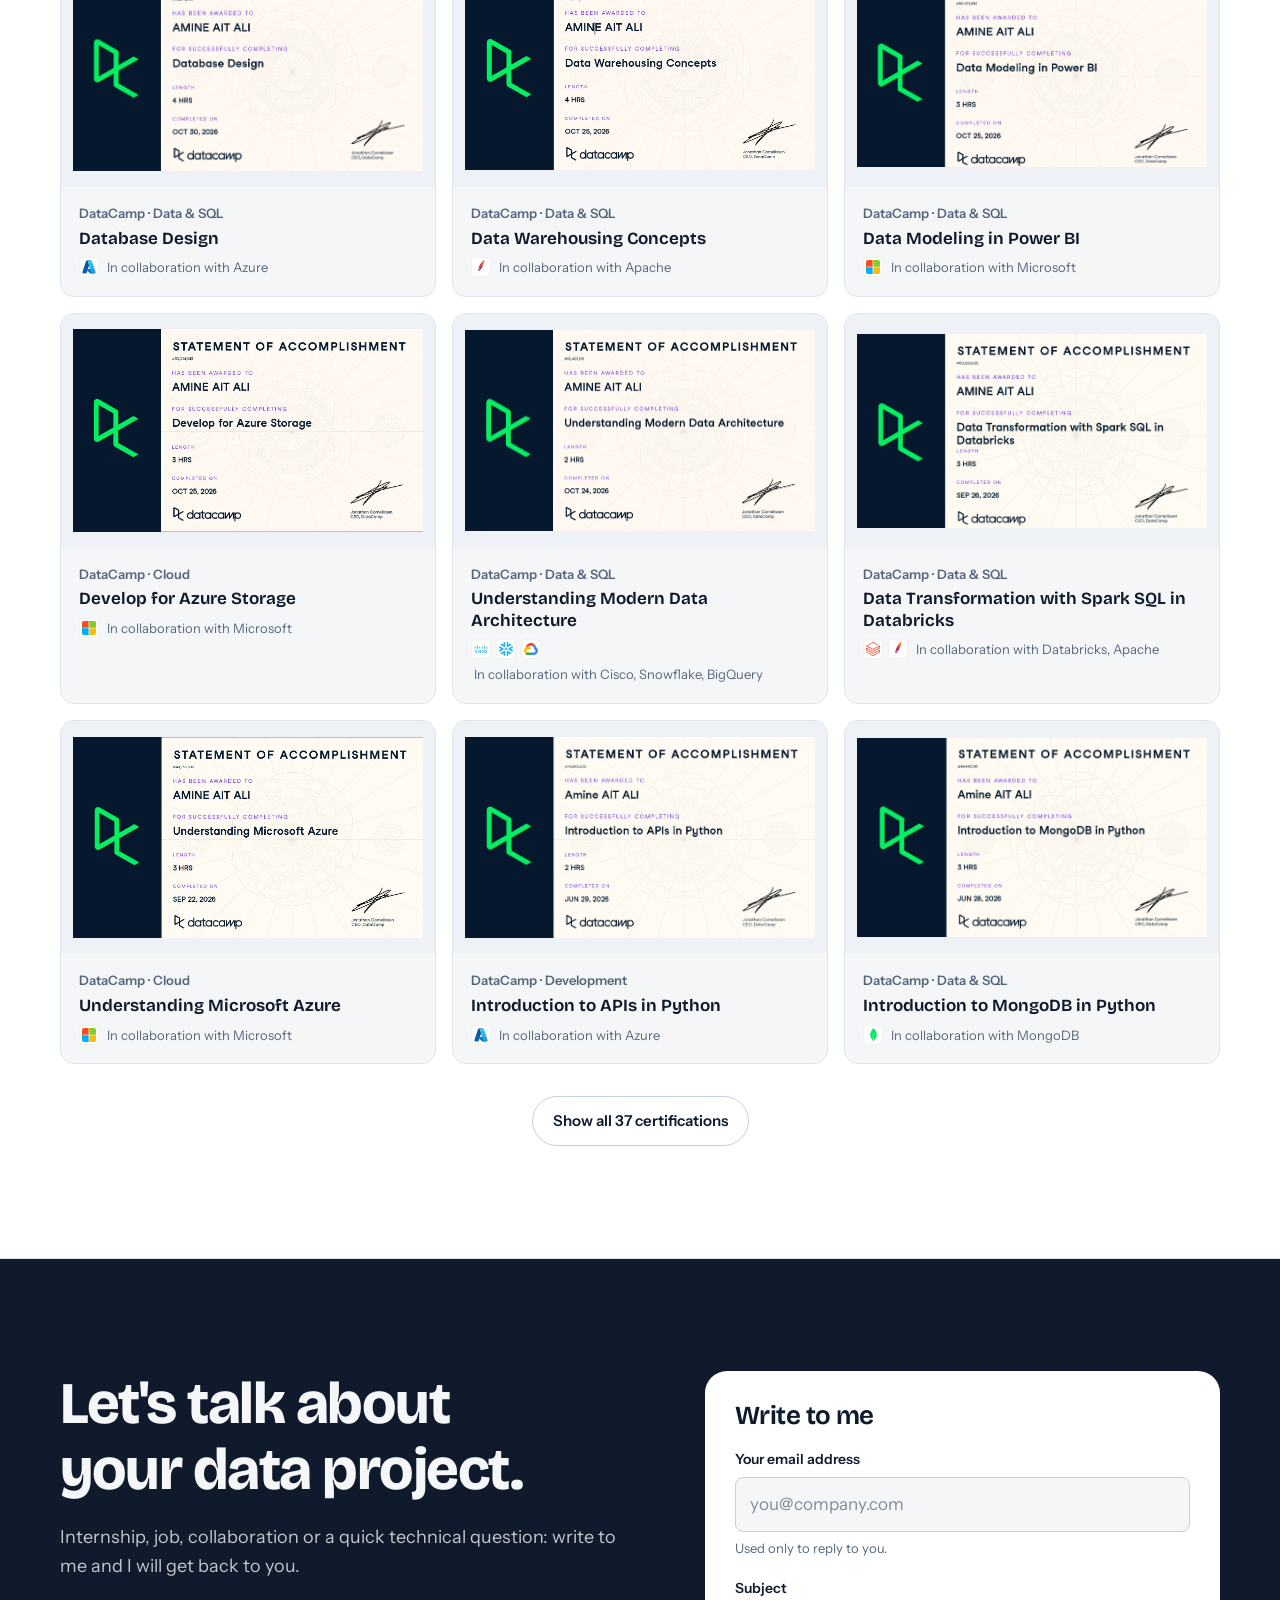
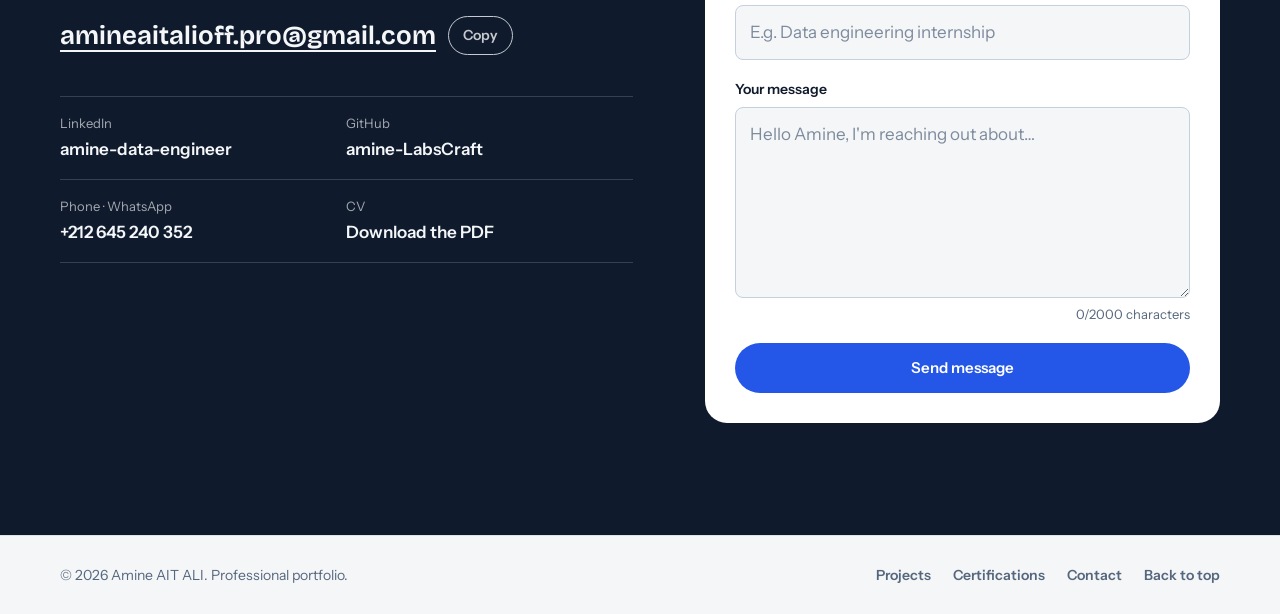
==== commit 6efaa0a3: "Le numéro de téléphone ouvre WhatsApp Le lien du contact pointe vers wa.me/212645240352 dans un nouv" ====
--- a/index.html
+++ b/index.html
@@ -17,7 +17,7 @@
     <link rel="preconnect" href="https://fonts.googleapis.com">
     <link rel="preconnect" href="https://fonts.gstatic.com" crossorigin>
     <link href="https://fonts.googleapis.com/css2?family=Bricolage+Grotesque:opsz,wght@12..96,500;12..96,650;12..96,750&family=Instrument+Sans:wght@400;500;600;700&family=JetBrains+Mono:wght@400;500&display=swap" rel="stylesheet">
-    <link rel="stylesheet" href="style.css?v=35">
+    <link rel="stylesheet" href="style.css?v=36">
 </head>
 <body>
     <div class="scroll-progress" aria-hidden="true"></div>
@@ -169,7 +169,7 @@
                     <ul class="contact-links">
                         <li><a href="https://www.linkedin.com/in/amine-data-engineer/" target="_blank" rel="noreferrer"><span>LinkedIn</span><strong>amine-data-engineer</strong></a></li>
                         <li><a href="https://github.com/amine-LabsCraft" target="_blank" rel="noreferrer"><span>GitHub</span><strong>amine-LabsCraft</strong></a></li>
-                        <li><a href="tel:+212645240352"><span data-i18n="contact.phone">Téléphone</span><strong>+212 645 240 352</strong></a></li>
+                        <li><a href="https://wa.me/212645240352" target="_blank" rel="noreferrer"><span data-i18n="contact.phone">Téléphone · WhatsApp</span><strong>+212 645 240 352</strong></a></li>
                         <li><a href="CV___Amine_AIT%20ALI%20.pdf" download="CV-Amine-AIT-ALI.pdf"><span data-i18n="contact.cv">CV</span><strong data-i18n="contact.cv.value">Télécharger le PDF</strong></a></li>
                     </ul>
                 </div>
@@ -225,12 +225,12 @@
         <div class="cert-detail" id="cert-detail"></div>
     </dialog>
 
-    <script src="i18n.js?v=35"></script>
-    <script src="data/projects.js?v=35"></script>
-    <script src="data/certificates.js?v=35"></script>
-    <script src="data/architectures.js?v=35"></script>
-    <script src="common.js?v=35"></script>
-    <script src="script.js?v=35"></script>
-    <script src="assistant.js?v=35"></script>
+    <script src="i18n.js?v=36"></script>
+    <script src="data/projects.js?v=36"></script>
+    <script src="data/certificates.js?v=36"></script>
+    <script src="data/architectures.js?v=36"></script>
+    <script src="common.js?v=36"></script>
+    <script src="script.js?v=36"></script>
+    <script src="assistant.js?v=36"></script>
 </body>
 </html>
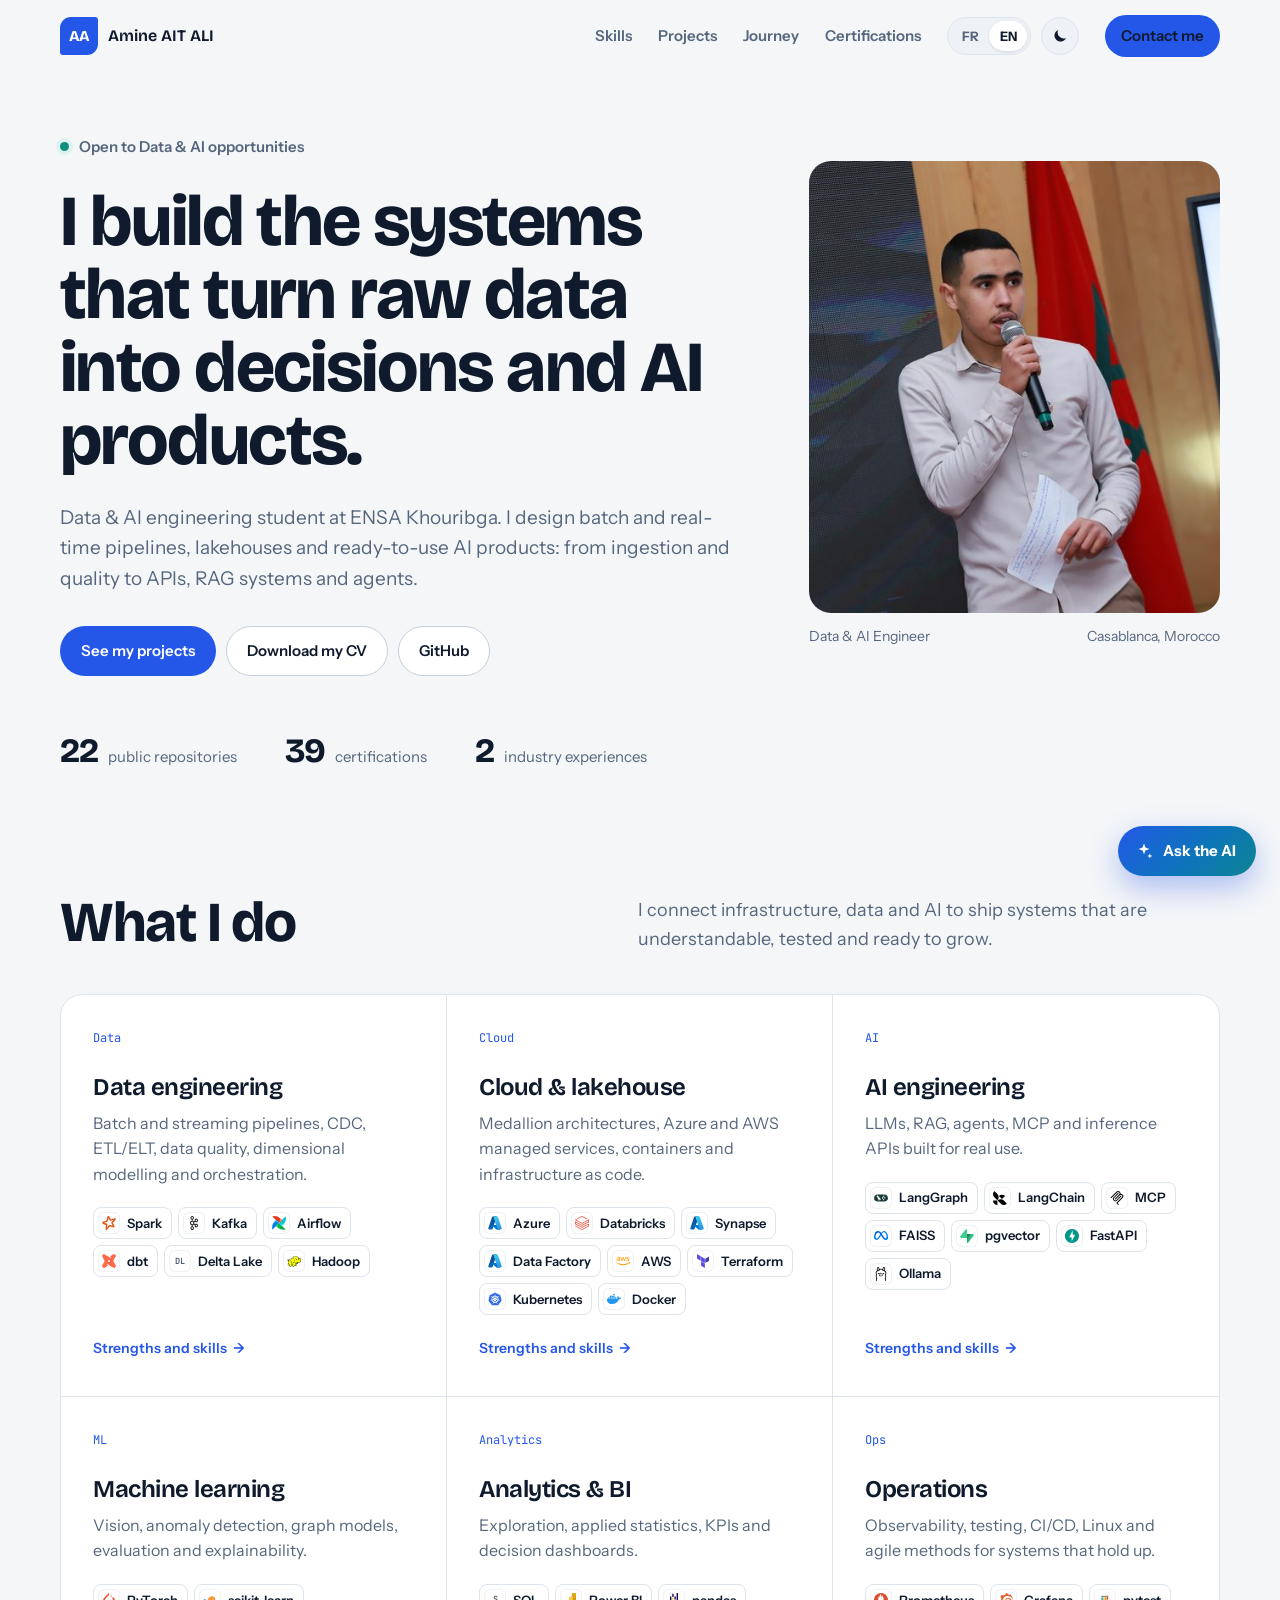
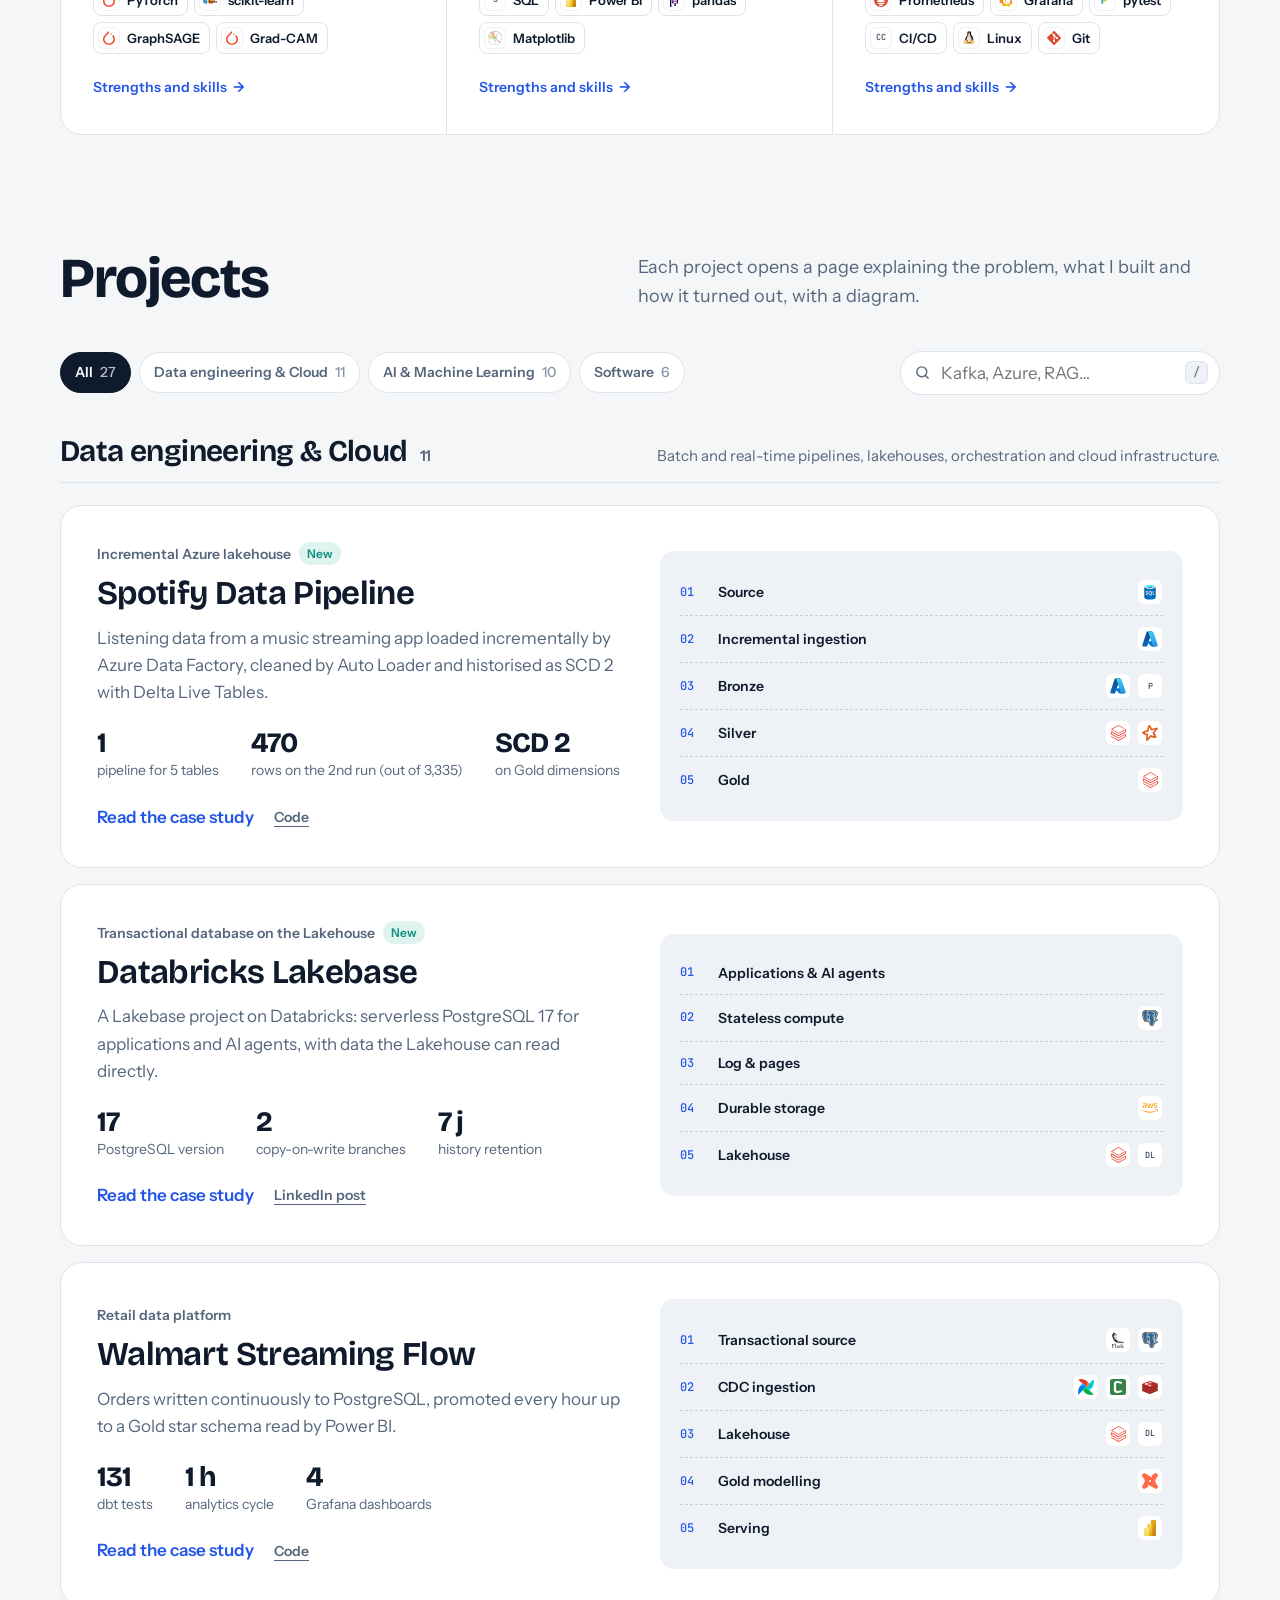
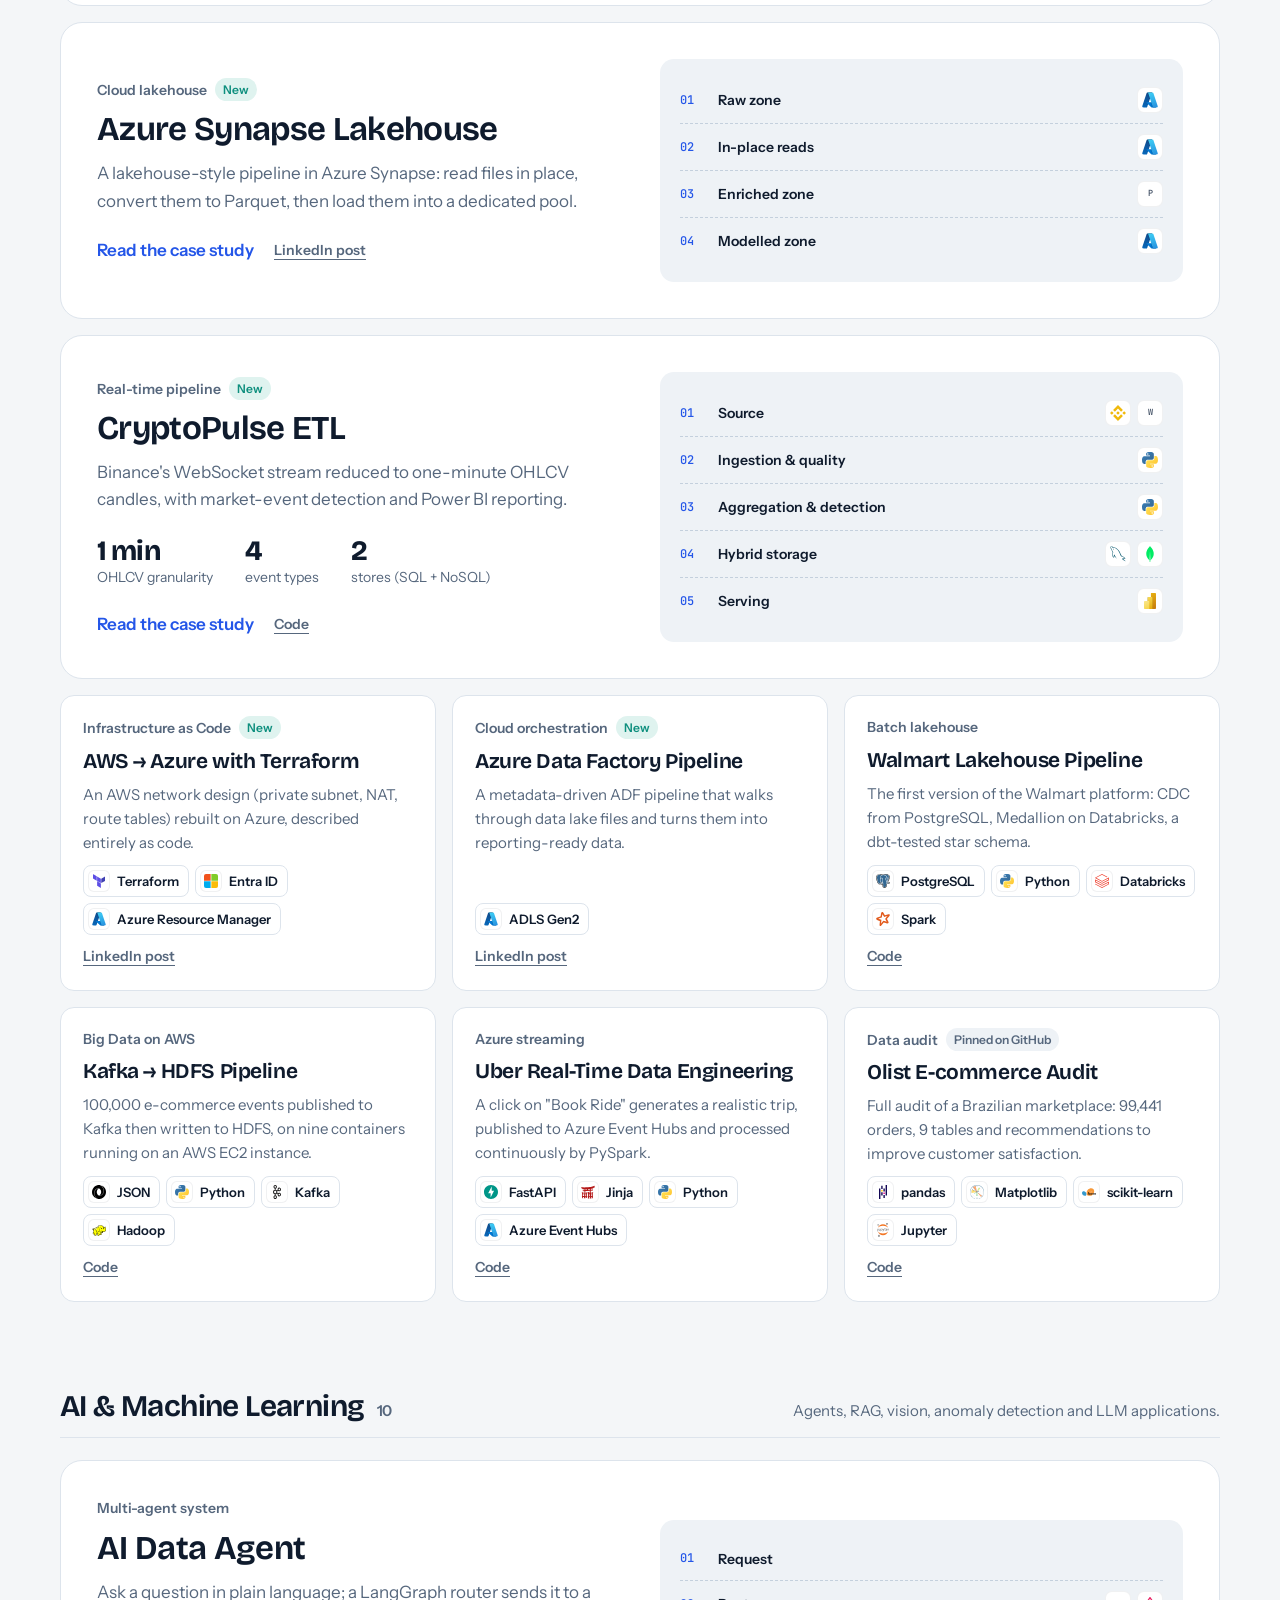
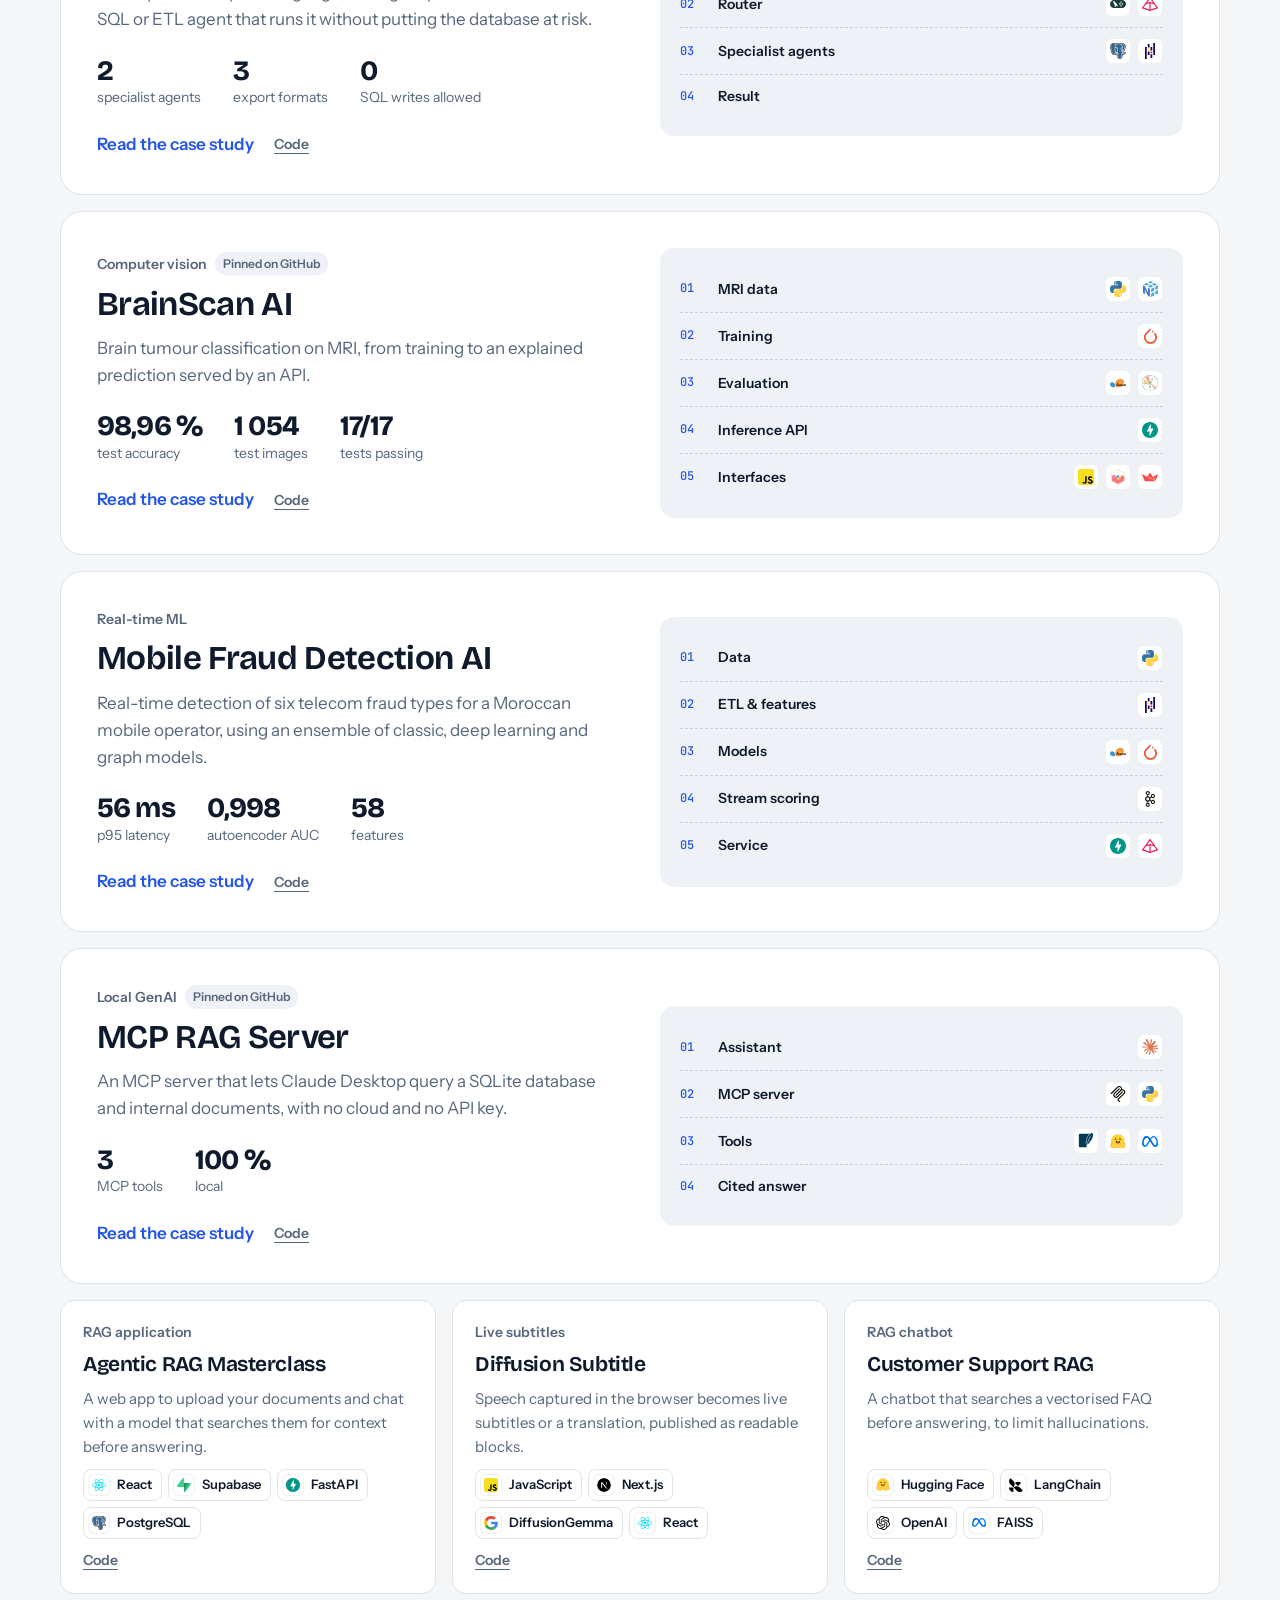
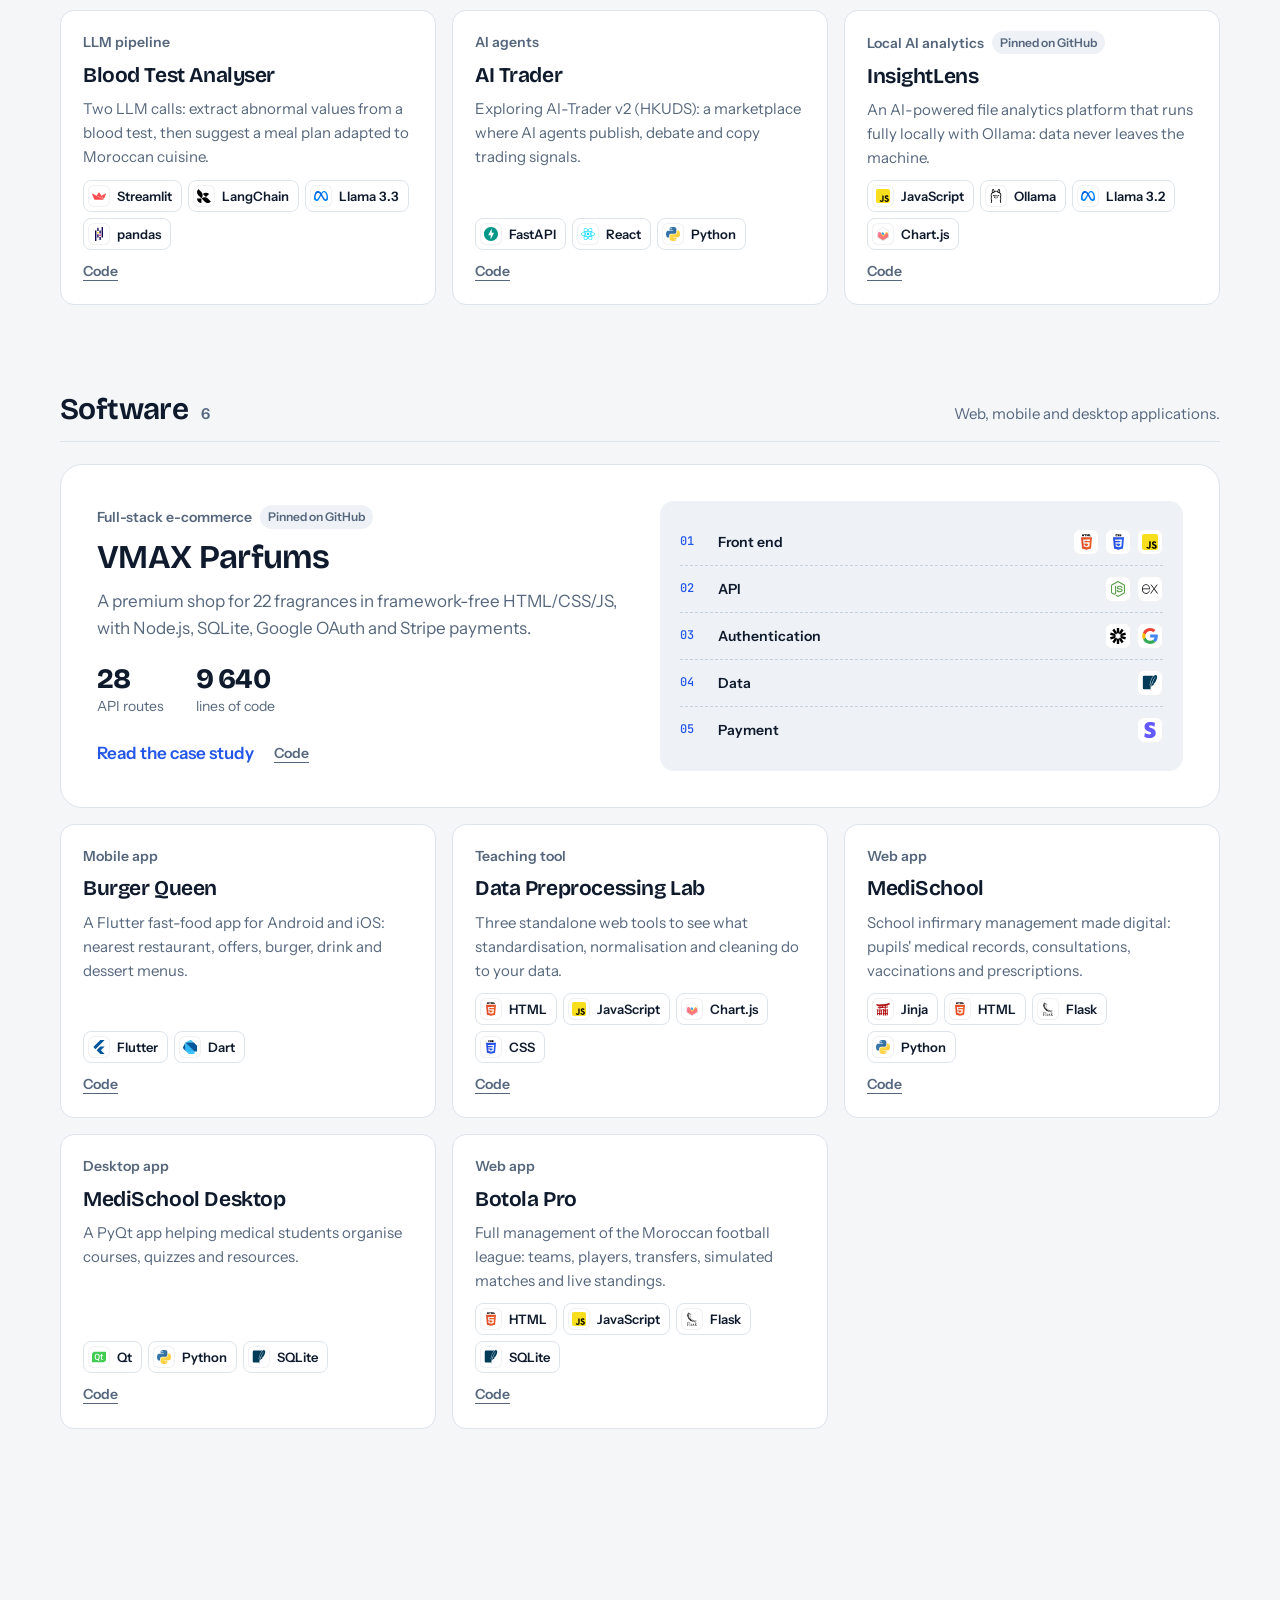
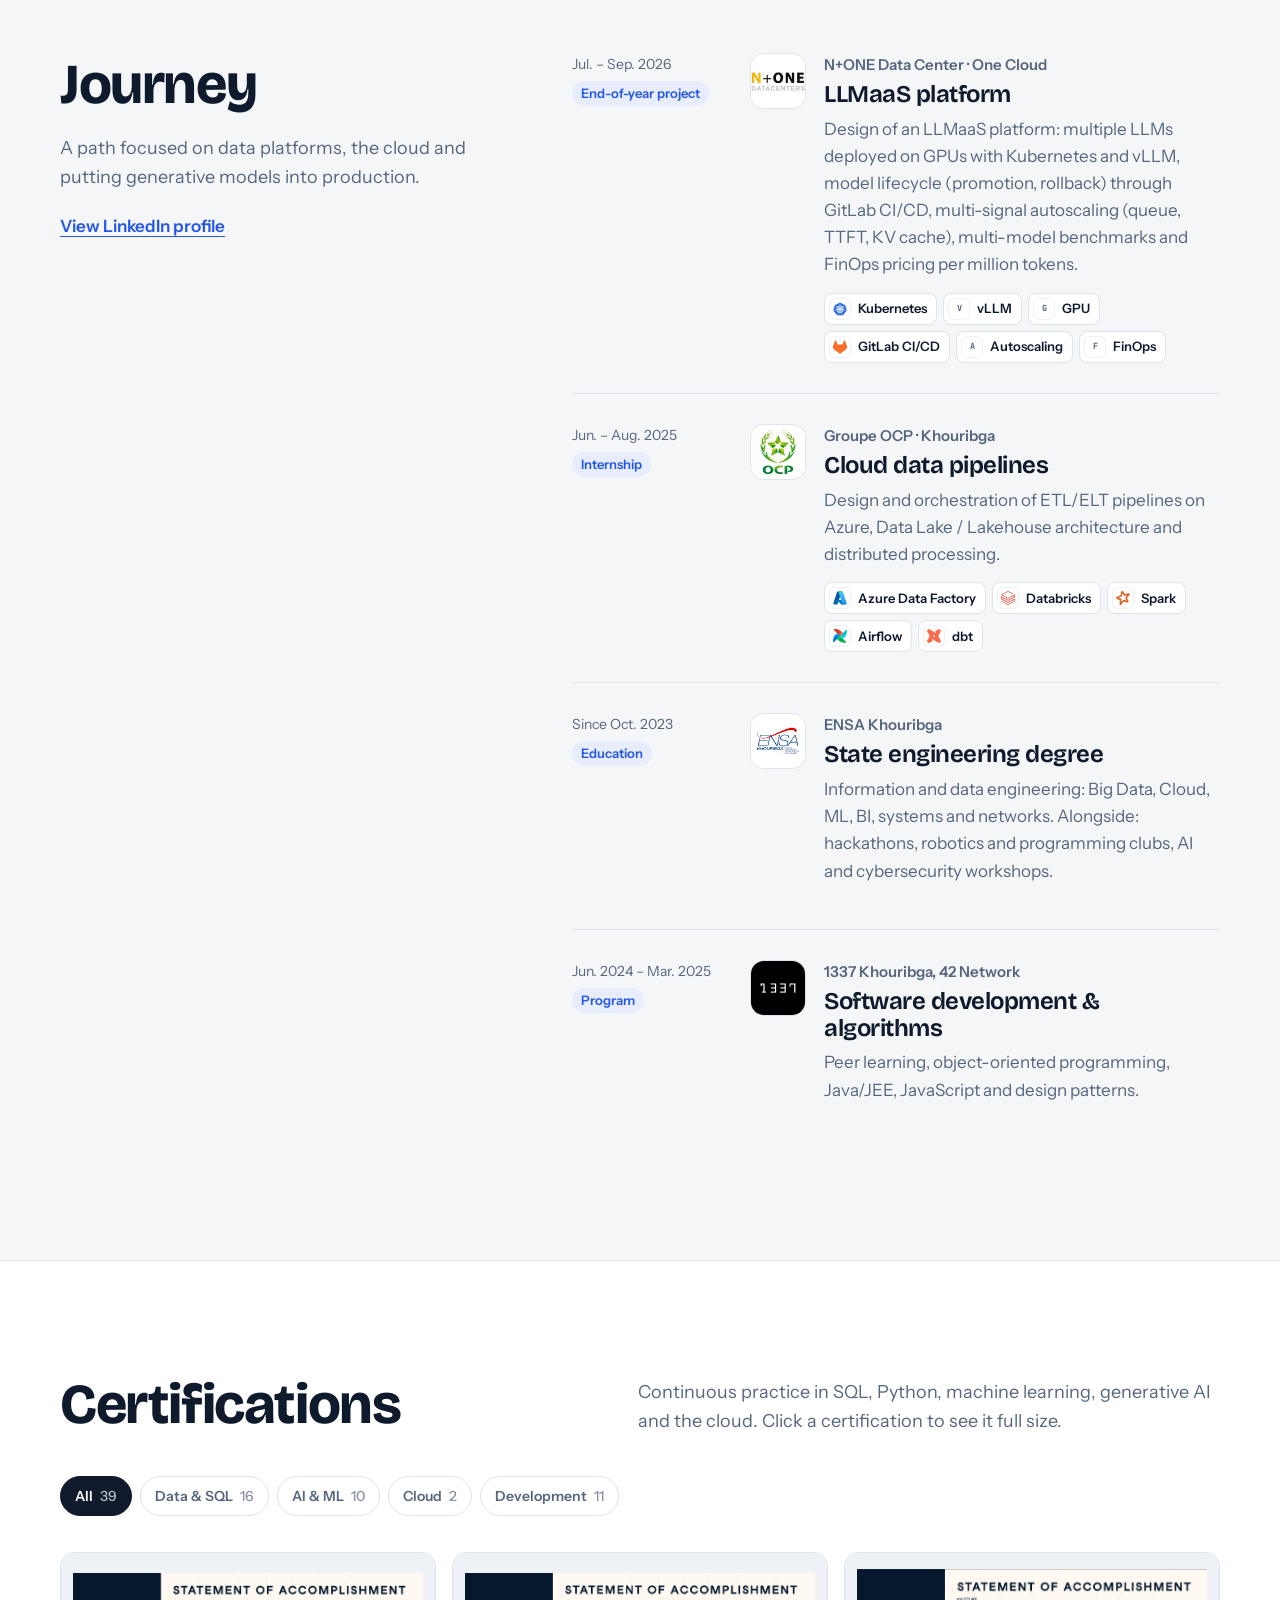
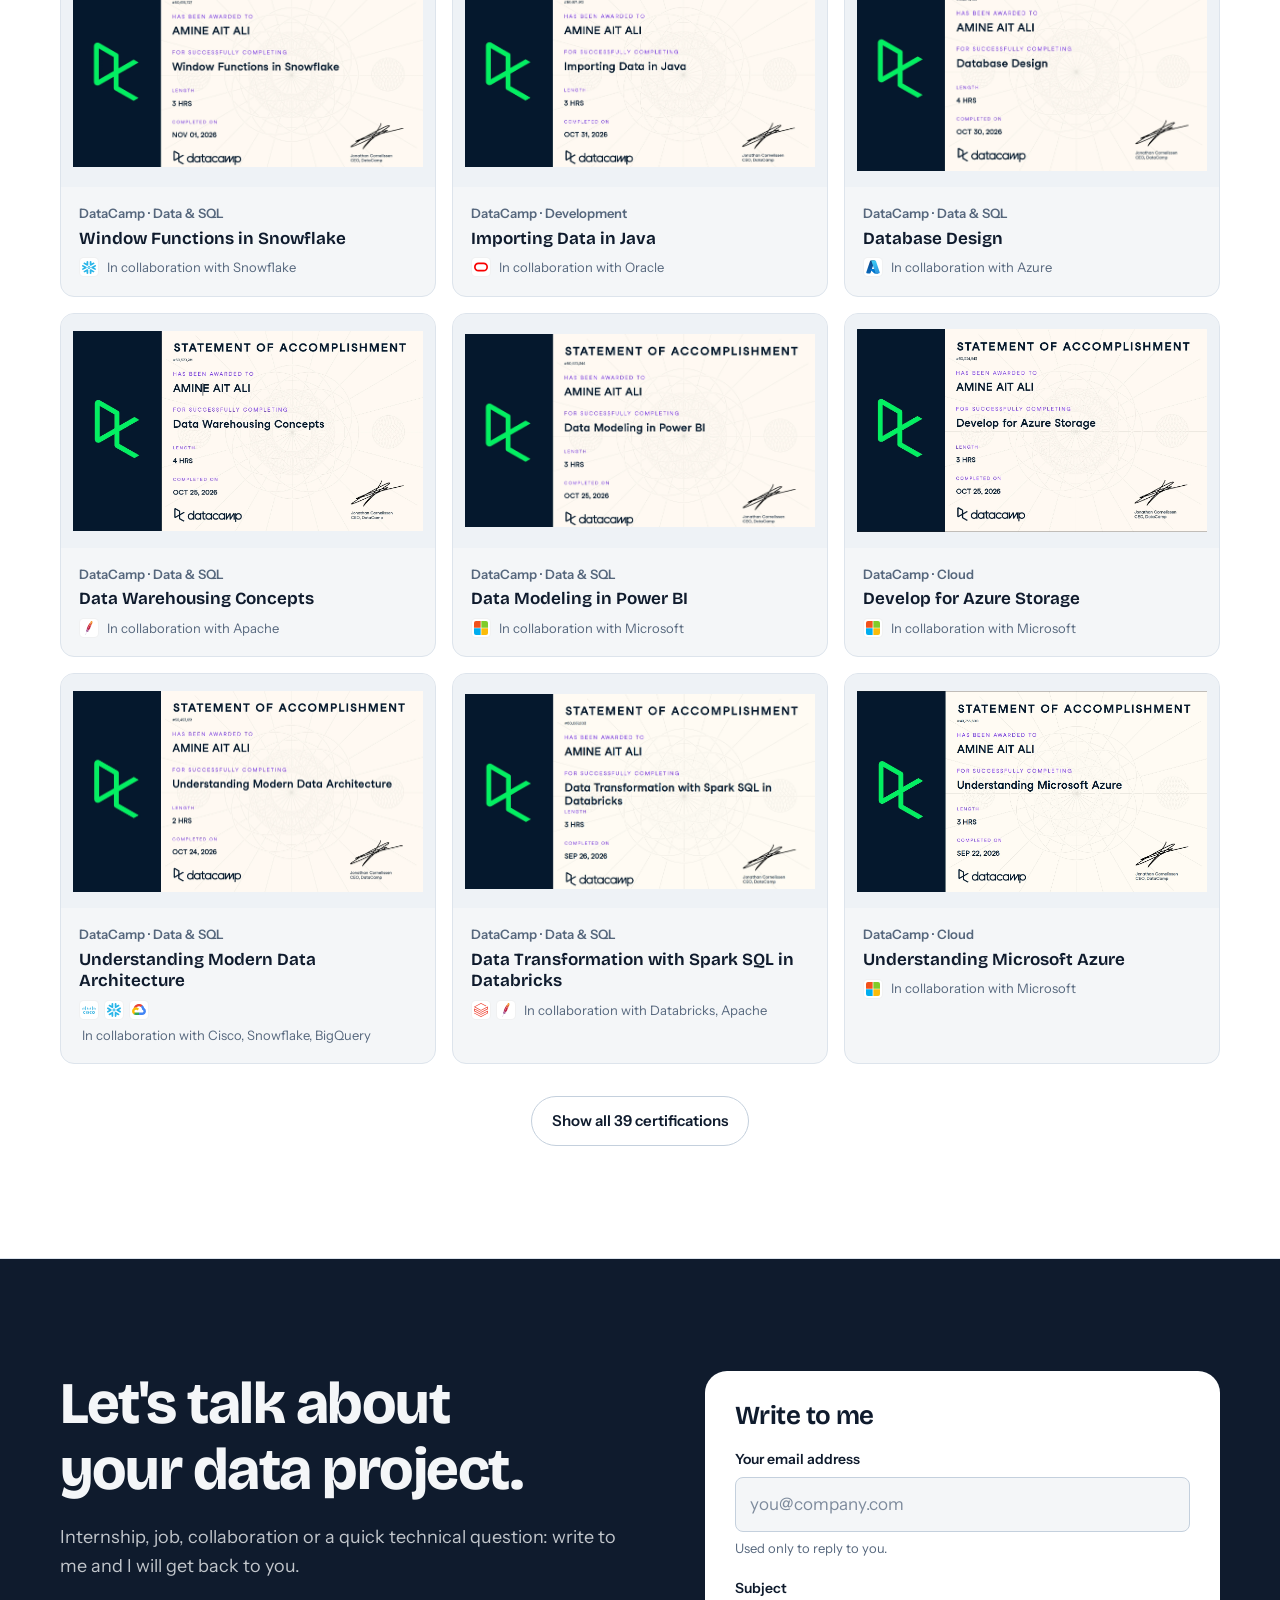
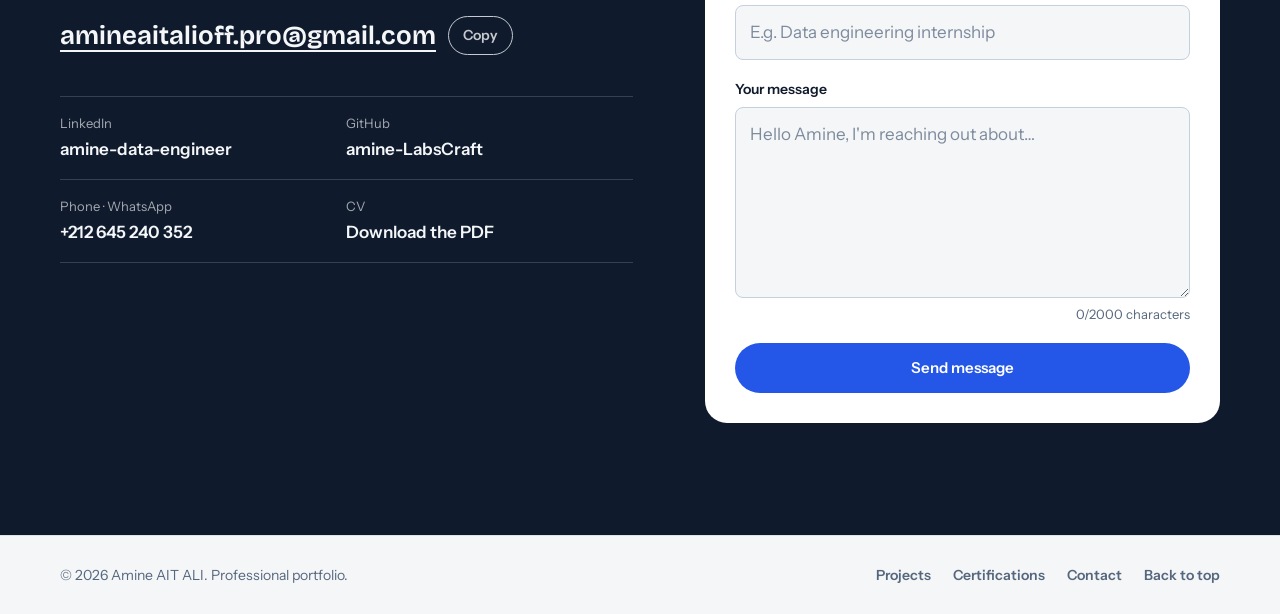
==== commit c7b352be: "Ajoute les certifications Window Functions in Snowflake et Importing Data in Java Deux cours DataCam" ====
--- a/index.html
+++ b/index.html
@@ -17,7 +17,7 @@
     <link rel="preconnect" href="https://fonts.googleapis.com">
     <link rel="preconnect" href="https://fonts.gstatic.com" crossorigin>
     <link href="https://fonts.googleapis.com/css2?family=Bricolage+Grotesque:opsz,wght@12..96,500;12..96,650;12..96,750&family=Instrument+Sans:wght@400;500;600;700&family=JetBrains+Mono:wght@400;500&display=swap" rel="stylesheet">
-    <link rel="stylesheet" href="style.css?v=36">
+    <link rel="stylesheet" href="style.css?v=37">
 </head>
 <body>
     <div class="scroll-progress" aria-hidden="true"></div>
@@ -225,12 +225,12 @@
         <div class="cert-detail" id="cert-detail"></div>
     </dialog>
 
-    <script src="i18n.js?v=36"></script>
-    <script src="data/projects.js?v=36"></script>
-    <script src="data/certificates.js?v=36"></script>
-    <script src="data/architectures.js?v=36"></script>
-    <script src="common.js?v=36"></script>
-    <script src="script.js?v=36"></script>
-    <script src="assistant.js?v=36"></script>
+    <script src="i18n.js?v=37"></script>
+    <script src="data/projects.js?v=37"></script>
+    <script src="data/certificates.js?v=37"></script>
+    <script src="data/architectures.js?v=37"></script>
+    <script src="common.js?v=37"></script>
+    <script src="script.js?v=37"></script>
+    <script src="assistant.js?v=37"></script>
 </body>
 </html>
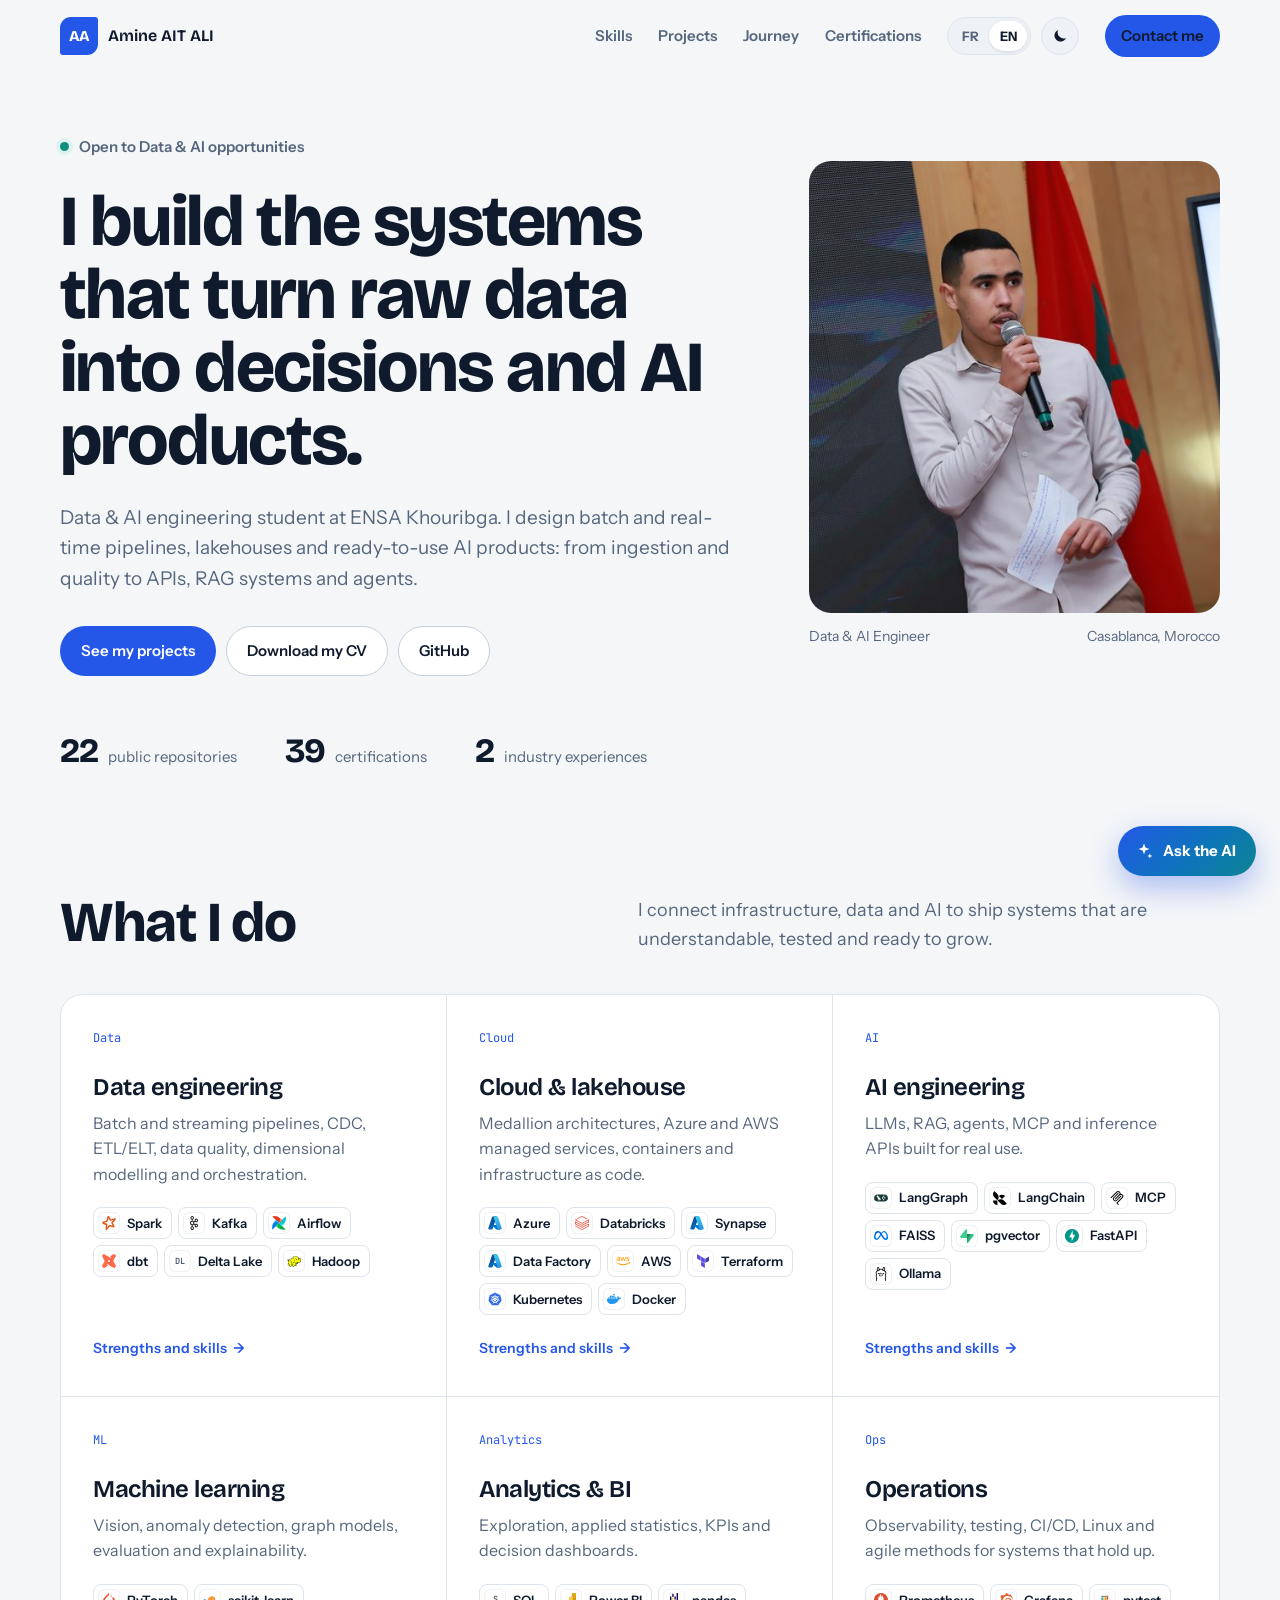
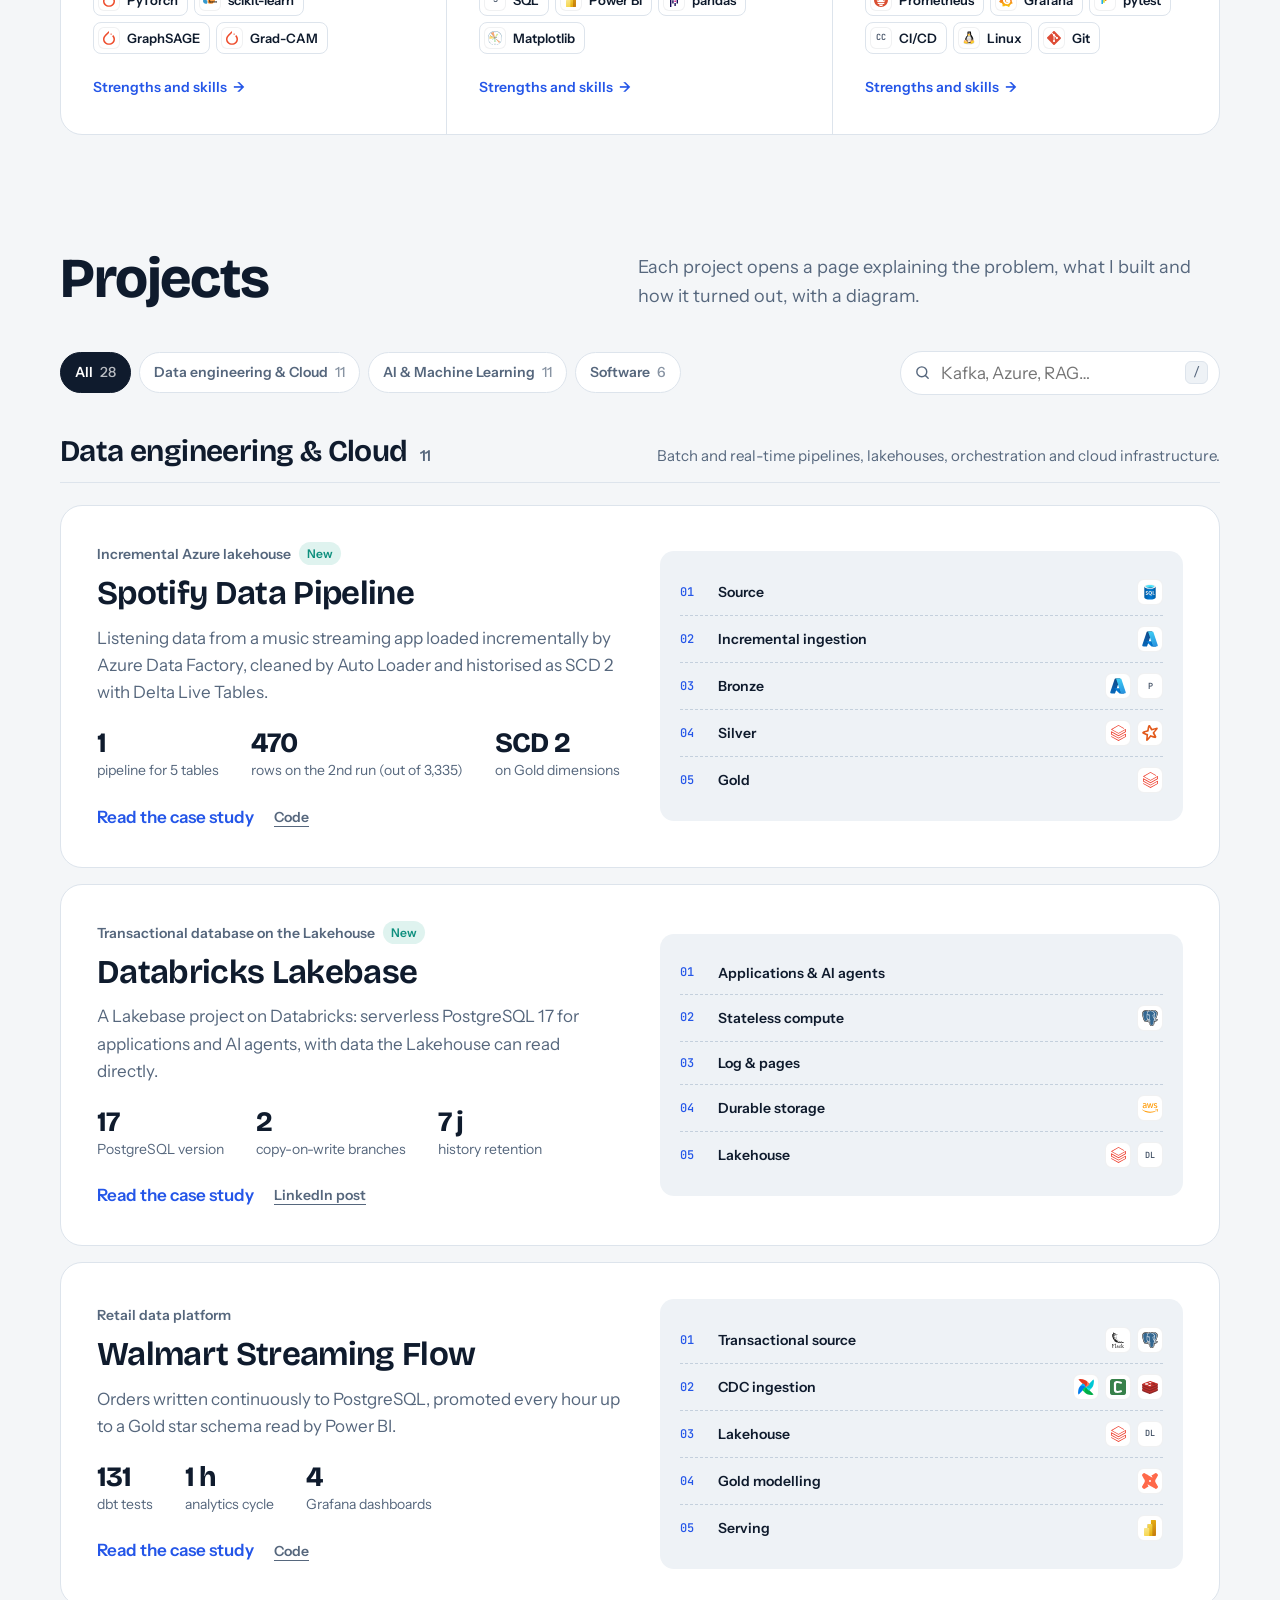
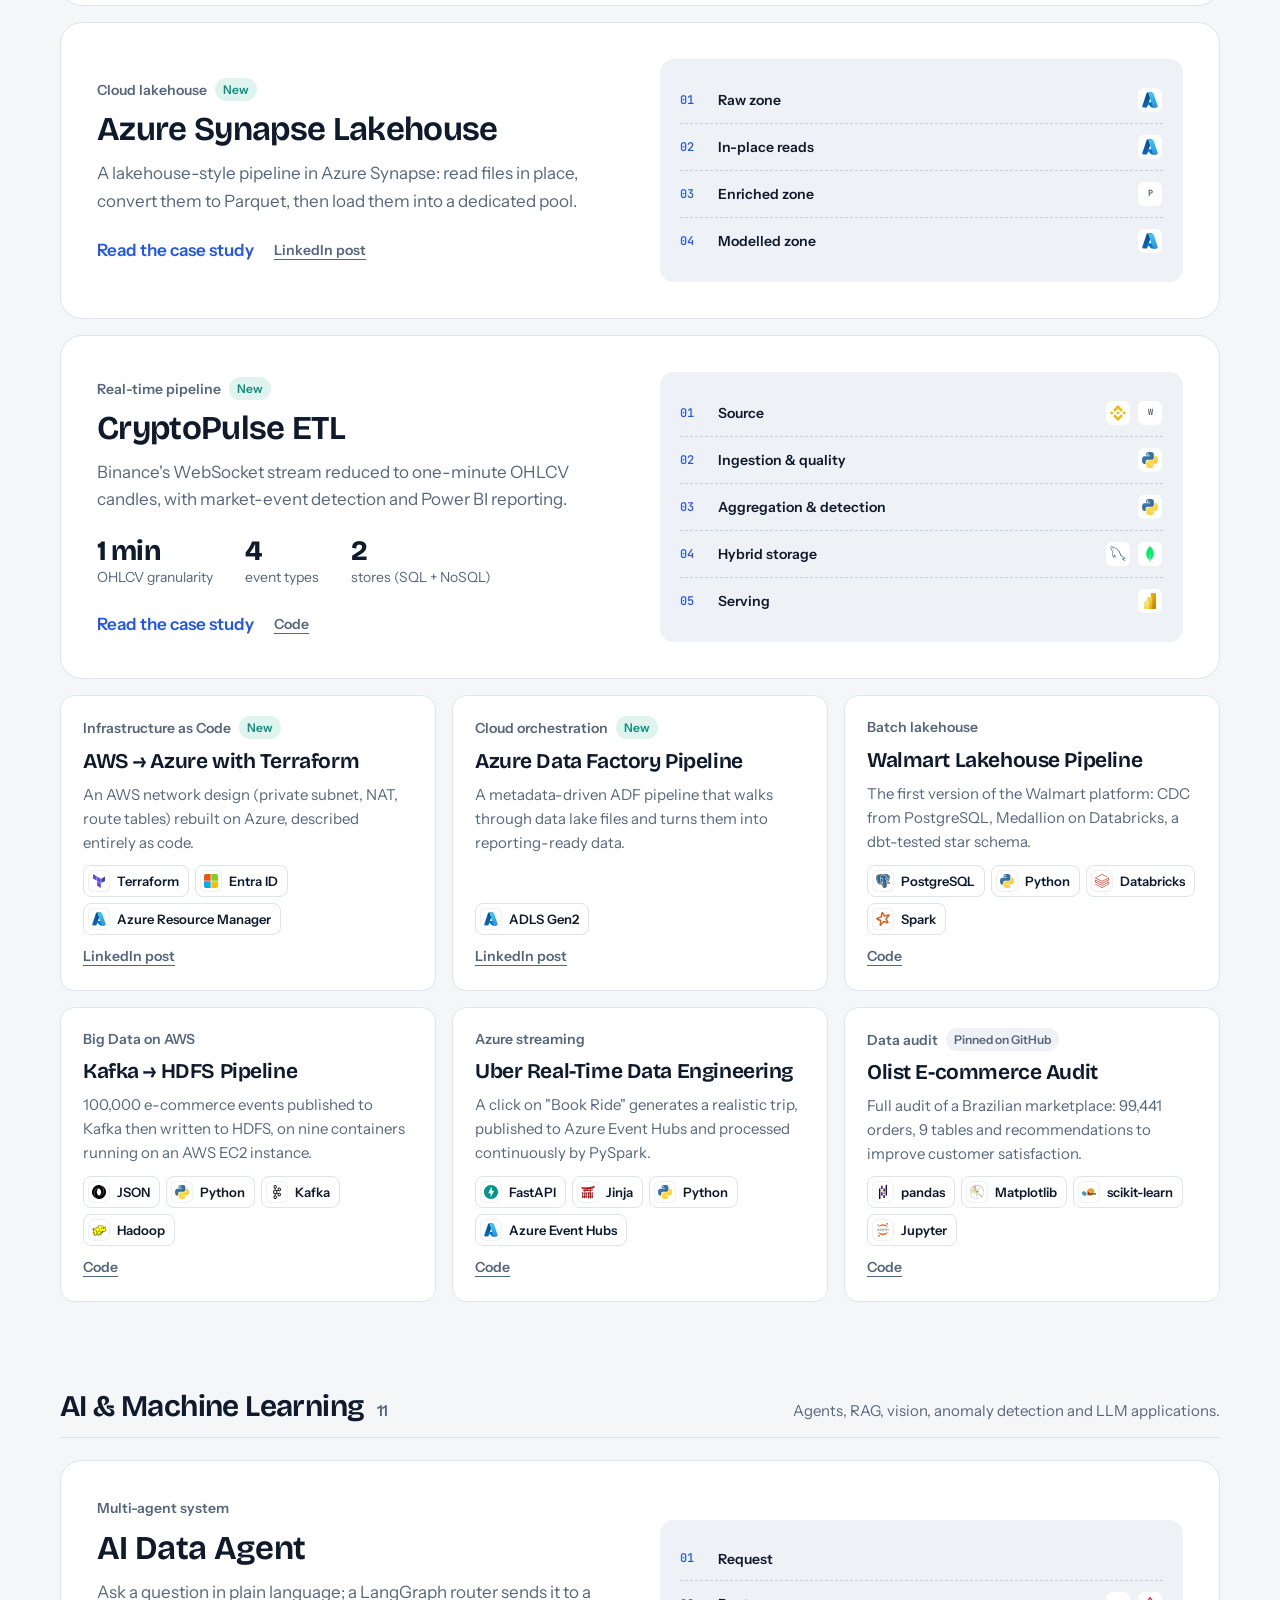
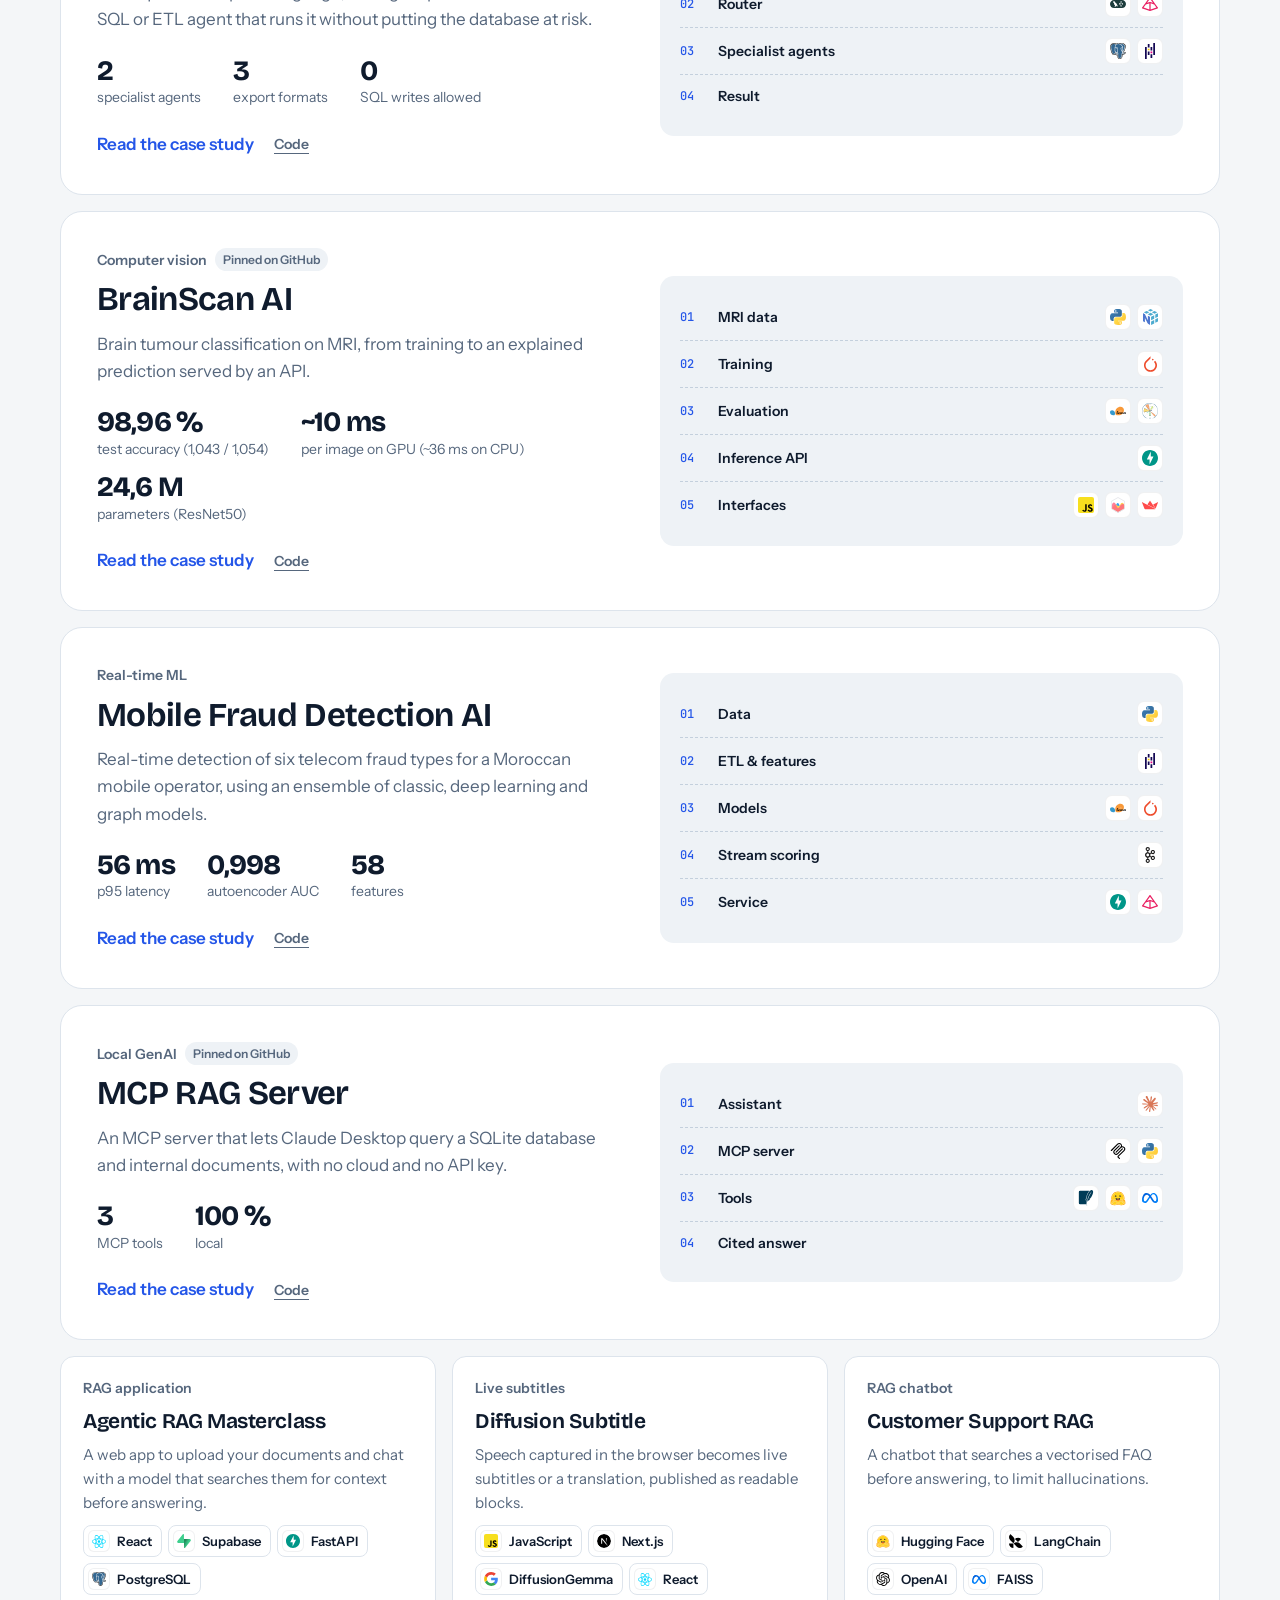
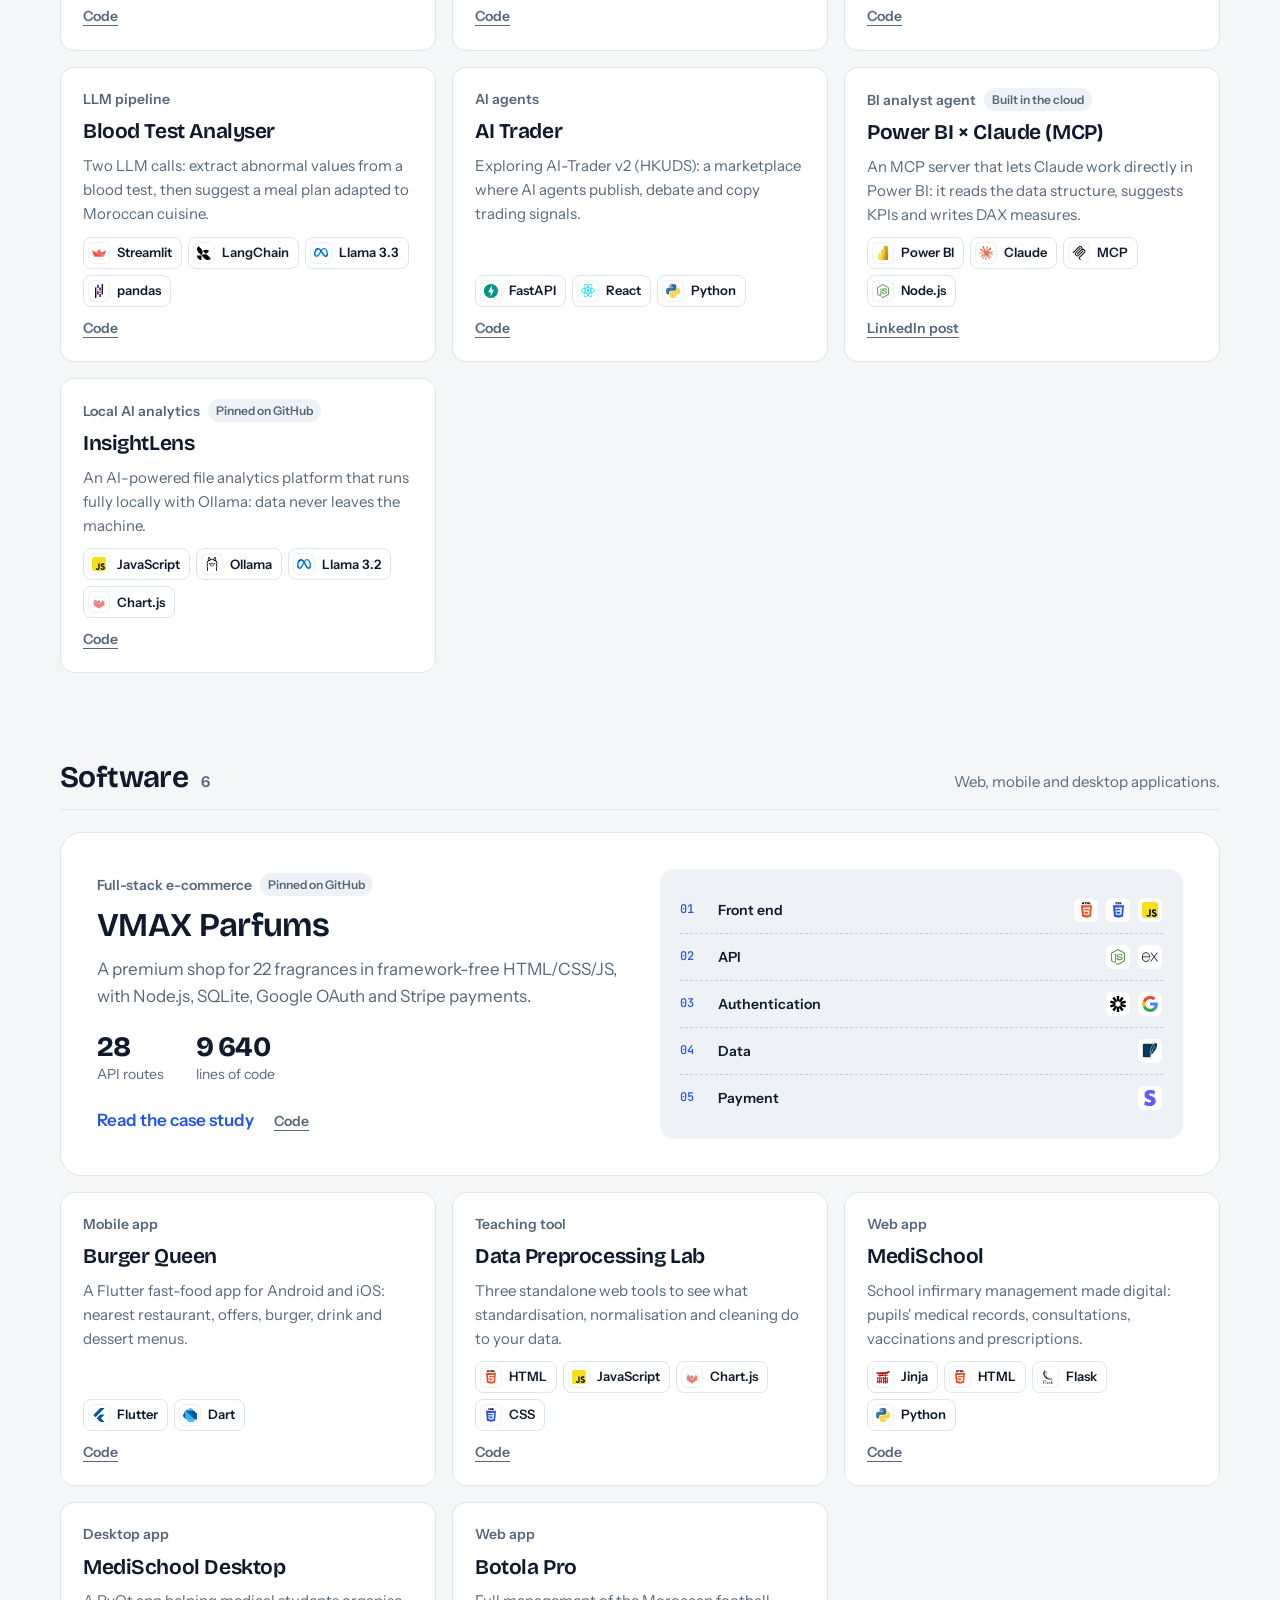
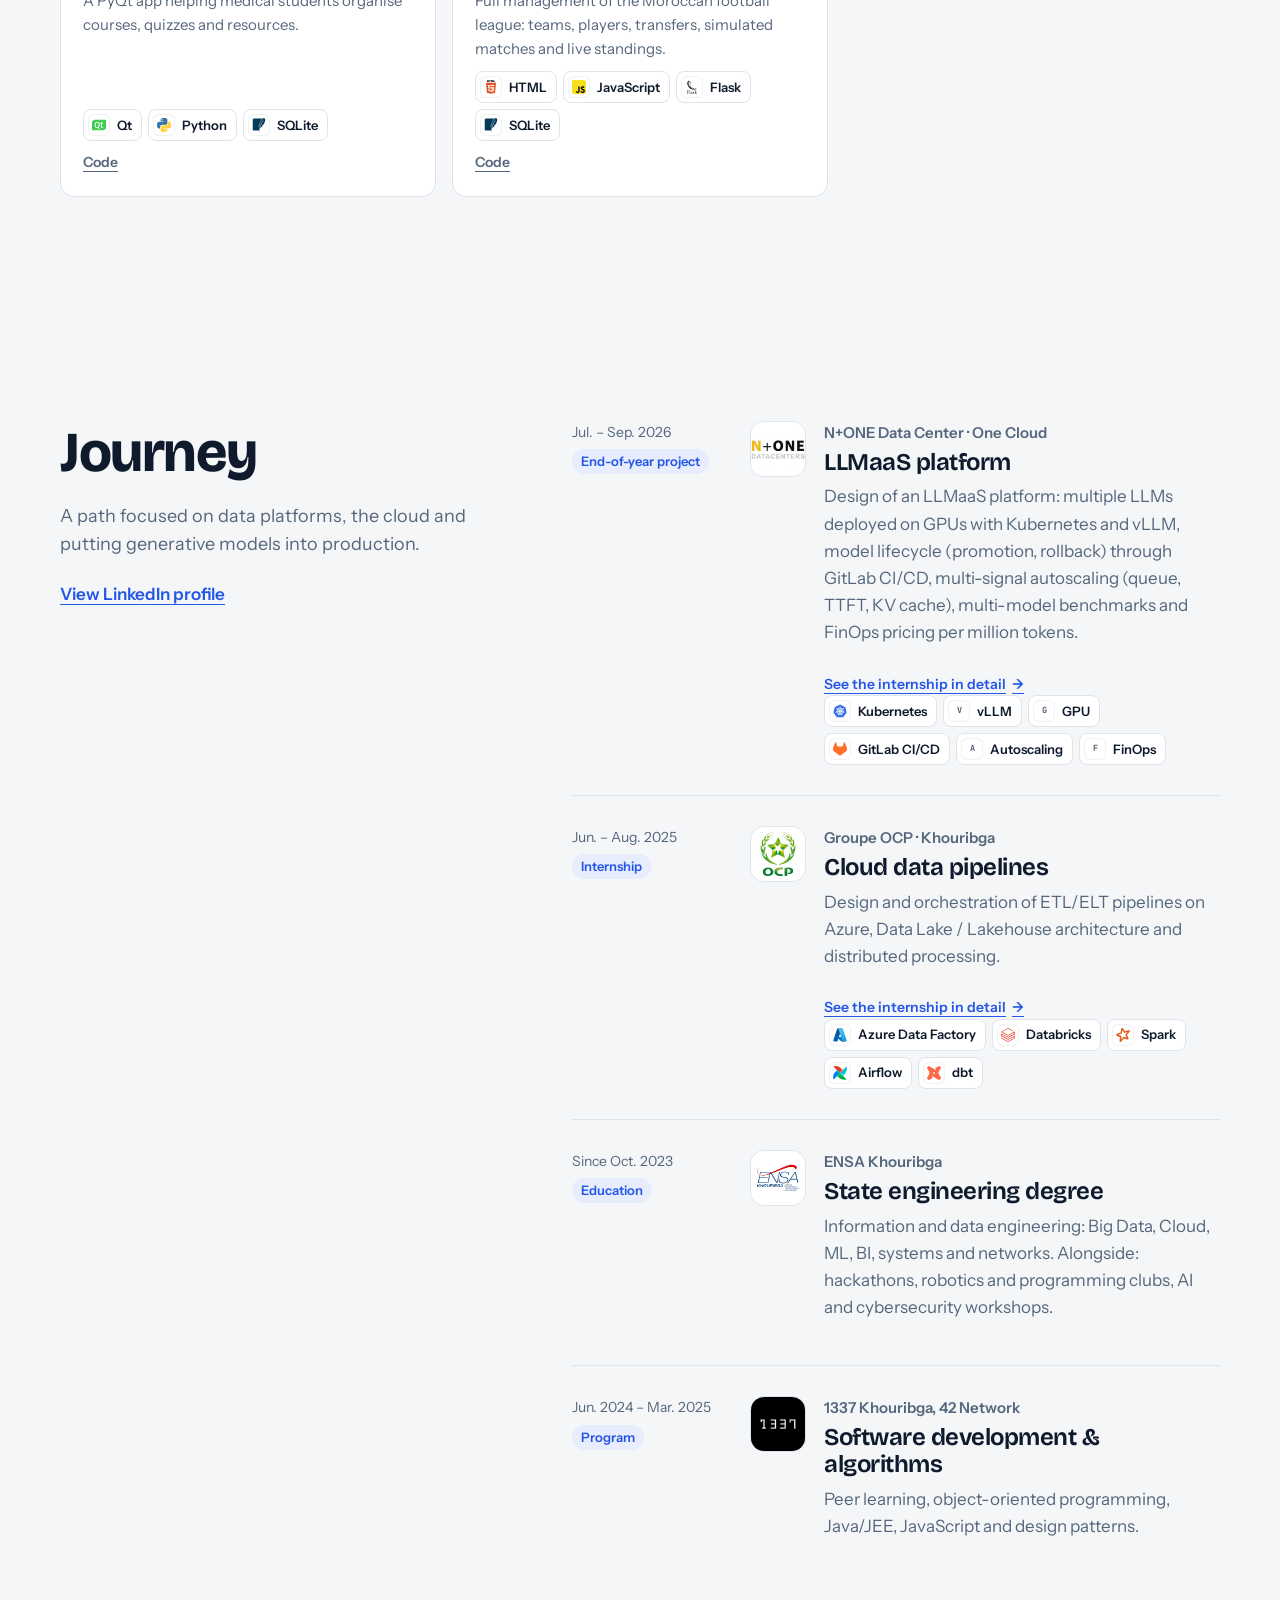
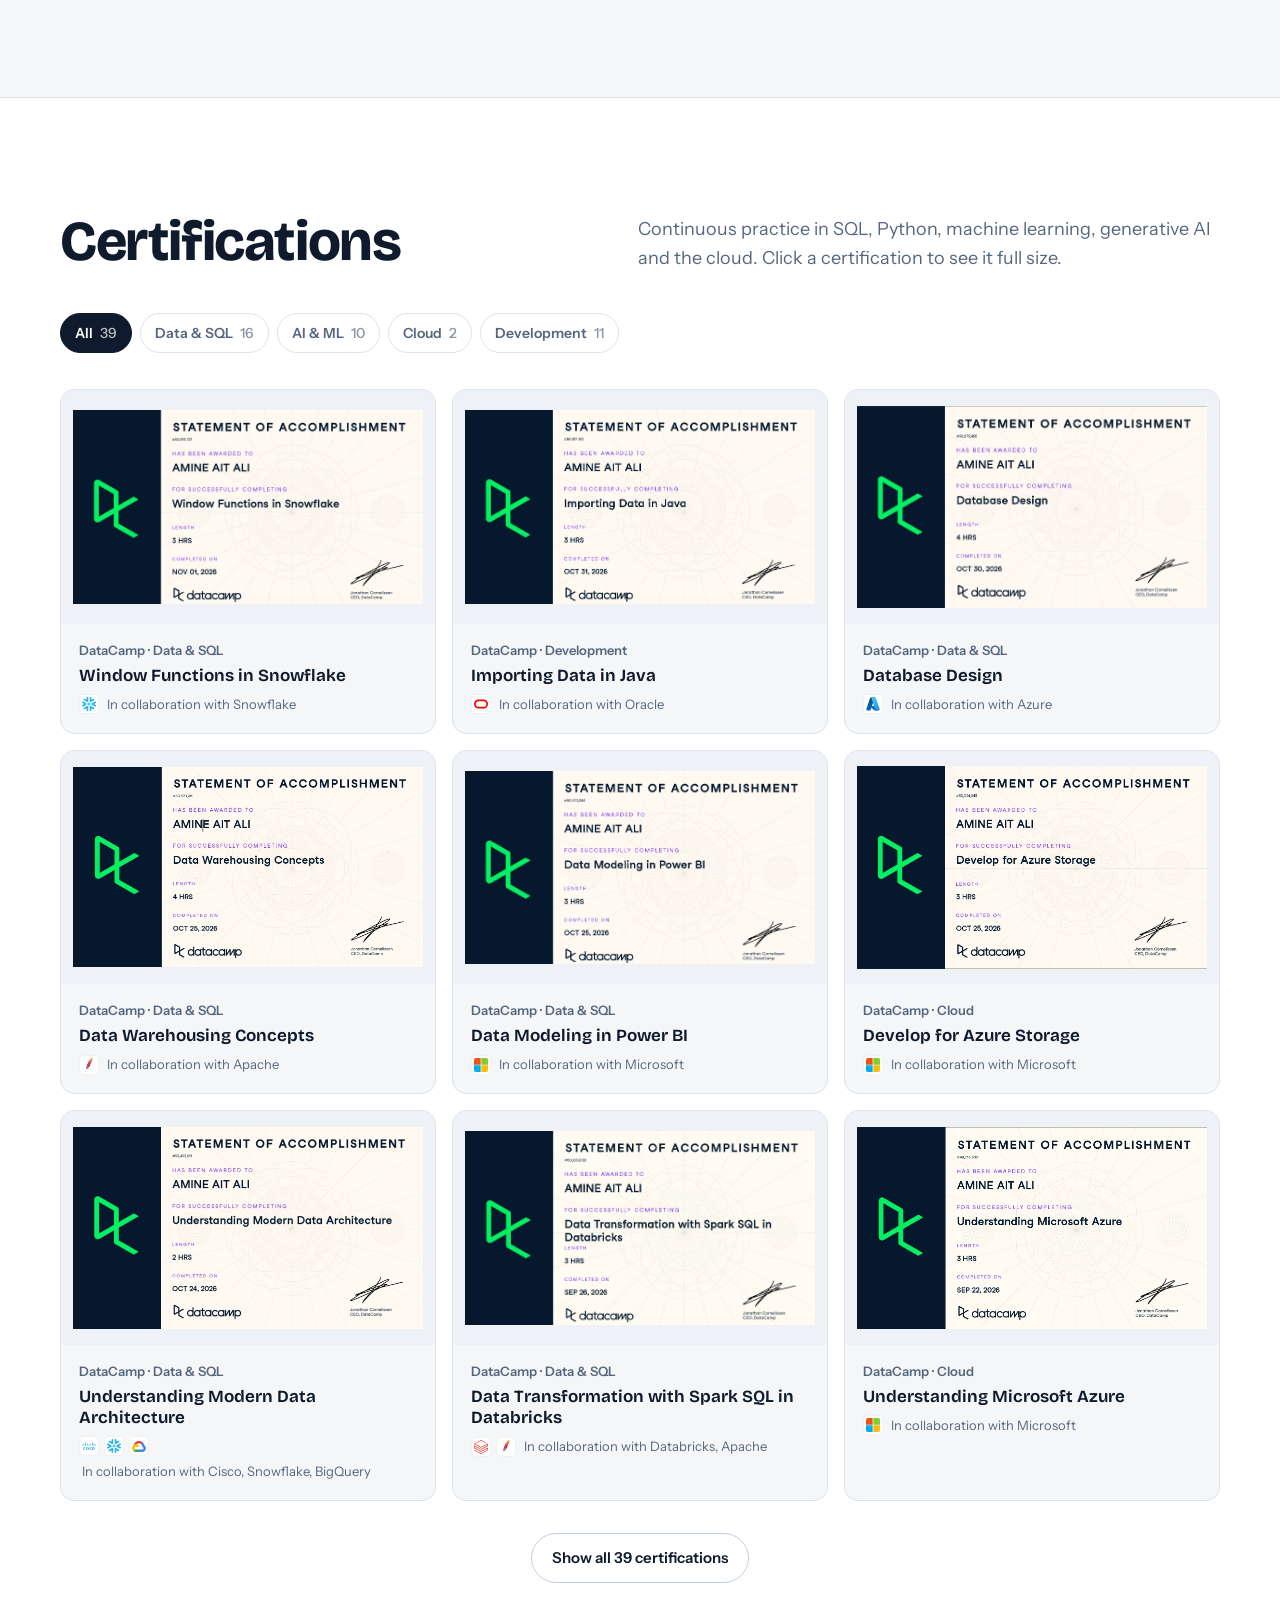
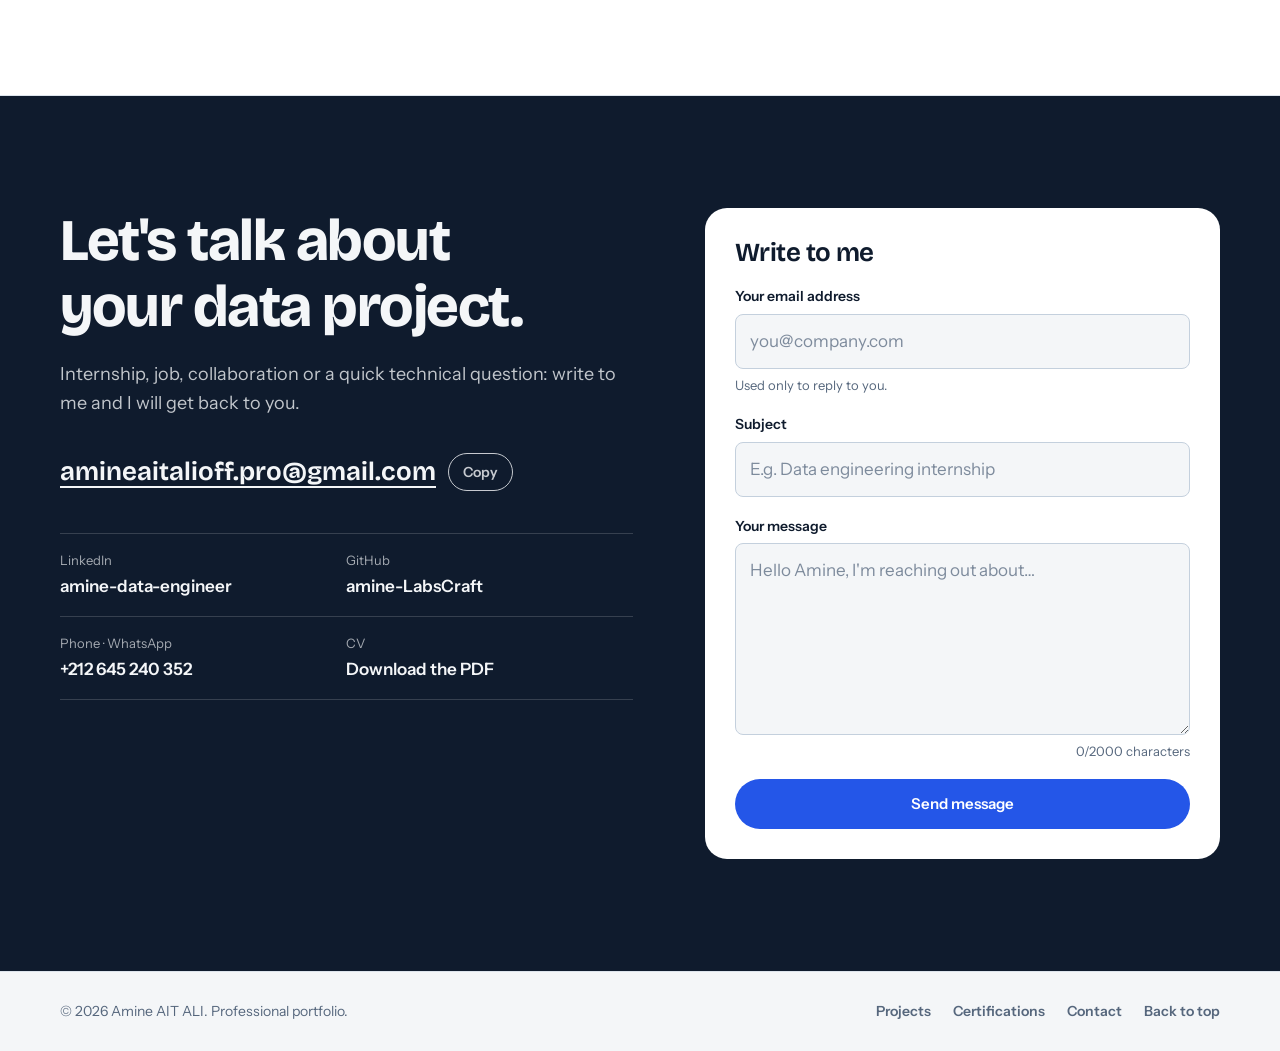
==== commit 6894553f: "Ajoute les pages de stage, le projet Power BI × Claude et enrichit BrainScan - Page experience.html " ====
--- a/index.html
+++ b/index.html
@@ -17,7 +17,7 @@
     <link rel="preconnect" href="https://fonts.googleapis.com">
     <link rel="preconnect" href="https://fonts.gstatic.com" crossorigin>
     <link href="https://fonts.googleapis.com/css2?family=Bricolage+Grotesque:opsz,wght@12..96,500;12..96,650;12..96,750&family=Instrument+Sans:wght@400;500;600;700&family=JetBrains+Mono:wght@400;500&display=swap" rel="stylesheet">
-    <link rel="stylesheet" href="style.css?v=37">
+    <link rel="stylesheet" href="style.css?v=40">
 </head>
 <body>
     <div class="scroll-progress" aria-hidden="true"></div>
@@ -126,11 +126,11 @@
                 <ol class="timeline">
                     <li>
                         <div class="when"><time datetime="2026-07" data-i18n="job.1.date"></time><span data-i18n="job.1.type"></span></div>
-                        <div class="role"><img class="org-logo" src="images/logos/n-one.webp" width="56" height="56" alt="N+ONE Datacenters" loading="lazy"><p class="org">N+ONE Data Center · One Cloud</p><h3 data-i18n="job.1.title"></h3><p data-i18n="job.1.text"></p><ul class="stack"><li>Kubernetes</li><li>vLLM</li><li>GPU</li><li>GitLab CI/CD</li><li>Autoscaling</li><li>FinOps</li></ul></div>
+                        <div class="role"><img class="org-logo" src="images/logos/n-one.webp" width="56" height="56" alt="N+ONE Datacenters" loading="lazy"><p class="org">N+ONE Data Center · One Cloud</p><h3 data-i18n="job.1.title"></h3><p data-i18n="job.1.text"></p><a class="text-link" href="experience.html?id=n-one"><span data-i18n="x.more">Voir le détail du stage</span> <span aria-hidden="true">→</span></a><ul class="stack"><li>Kubernetes</li><li>vLLM</li><li>GPU</li><li>GitLab CI/CD</li><li>Autoscaling</li><li>FinOps</li></ul></div>
                     </li>
                     <li>
                         <div class="when"><time datetime="2025-06" data-i18n="job.2.date"></time><span data-i18n="job.2.type"></span></div>
-                        <div class="role"><img class="org-logo" src="images/logos/ocp.webp" width="56" height="56" alt="Groupe OCP" loading="lazy"><p class="org">Groupe OCP · Khouribga</p><h3 data-i18n="job.2.title"></h3><p data-i18n="job.2.text"></p><ul class="stack"><li>Azure Data Factory</li><li>Databricks</li><li>Spark</li><li>Airflow</li><li>dbt</li></ul></div>
+                        <div class="role"><img class="org-logo" src="images/logos/ocp.webp" width="56" height="56" alt="Groupe OCP" loading="lazy"><p class="org">Groupe OCP · Khouribga</p><h3 data-i18n="job.2.title"></h3><p data-i18n="job.2.text"></p><a class="text-link" href="experience.html?id=ocp"><span data-i18n="x.more">Voir le détail du stage</span> <span aria-hidden="true">→</span></a><ul class="stack"><li>Azure Data Factory</li><li>Databricks</li><li>Spark</li><li>Airflow</li><li>dbt</li></ul></div>
                     </li>
                     <li>
                         <div class="when"><time datetime="2023-10" data-i18n="job.3.date"></time><span data-i18n="job.3.type"></span></div>
@@ -225,12 +225,12 @@
         <div class="cert-detail" id="cert-detail"></div>
     </dialog>
 
-    <script src="i18n.js?v=37"></script>
-    <script src="data/projects.js?v=37"></script>
-    <script src="data/certificates.js?v=37"></script>
-    <script src="data/architectures.js?v=37"></script>
-    <script src="common.js?v=37"></script>
-    <script src="script.js?v=37"></script>
-    <script src="assistant.js?v=37"></script>
+    <script src="i18n.js?v=40"></script>
+    <script src="data/projects.js?v=40"></script>
+    <script src="data/certificates.js?v=40"></script>
+    <script src="data/architectures.js?v=40"></script>
+    <script src="common.js?v=40"></script>
+    <script src="script.js?v=40"></script>
+    <script src="assistant.js?v=40"></script>
 </body>
 </html>
--- a/style.css
+++ b/style.css
@@ -738,3 +738,10 @@
 }
 .skill-sources:not(.open) .src-extra { display: none; }
 .src-more { padding: 2px 8px; color: var(--blue); background: var(--blue-soft); border: 0; border-radius: 6px; font: inherit; font-size: 13px; font-weight: 700; line-height: 1.5; cursor: pointer; }
+
+/* ============ Page stage ============ */
+.experience-org { display: flex; flex-wrap: wrap; align-items: center; gap: 10px; }
+.experience-org img { width: 40px; height: 40px; border-radius: 10px; object-fit: contain; background: #fff; }
+.role .text-link { display: inline-flex; gap: 6px; margin-top: 12px; font-size: 14px; }
+.pager-single { grid-template-columns: 1fr; }
+.pager-single a:last-child { text-align: left; }
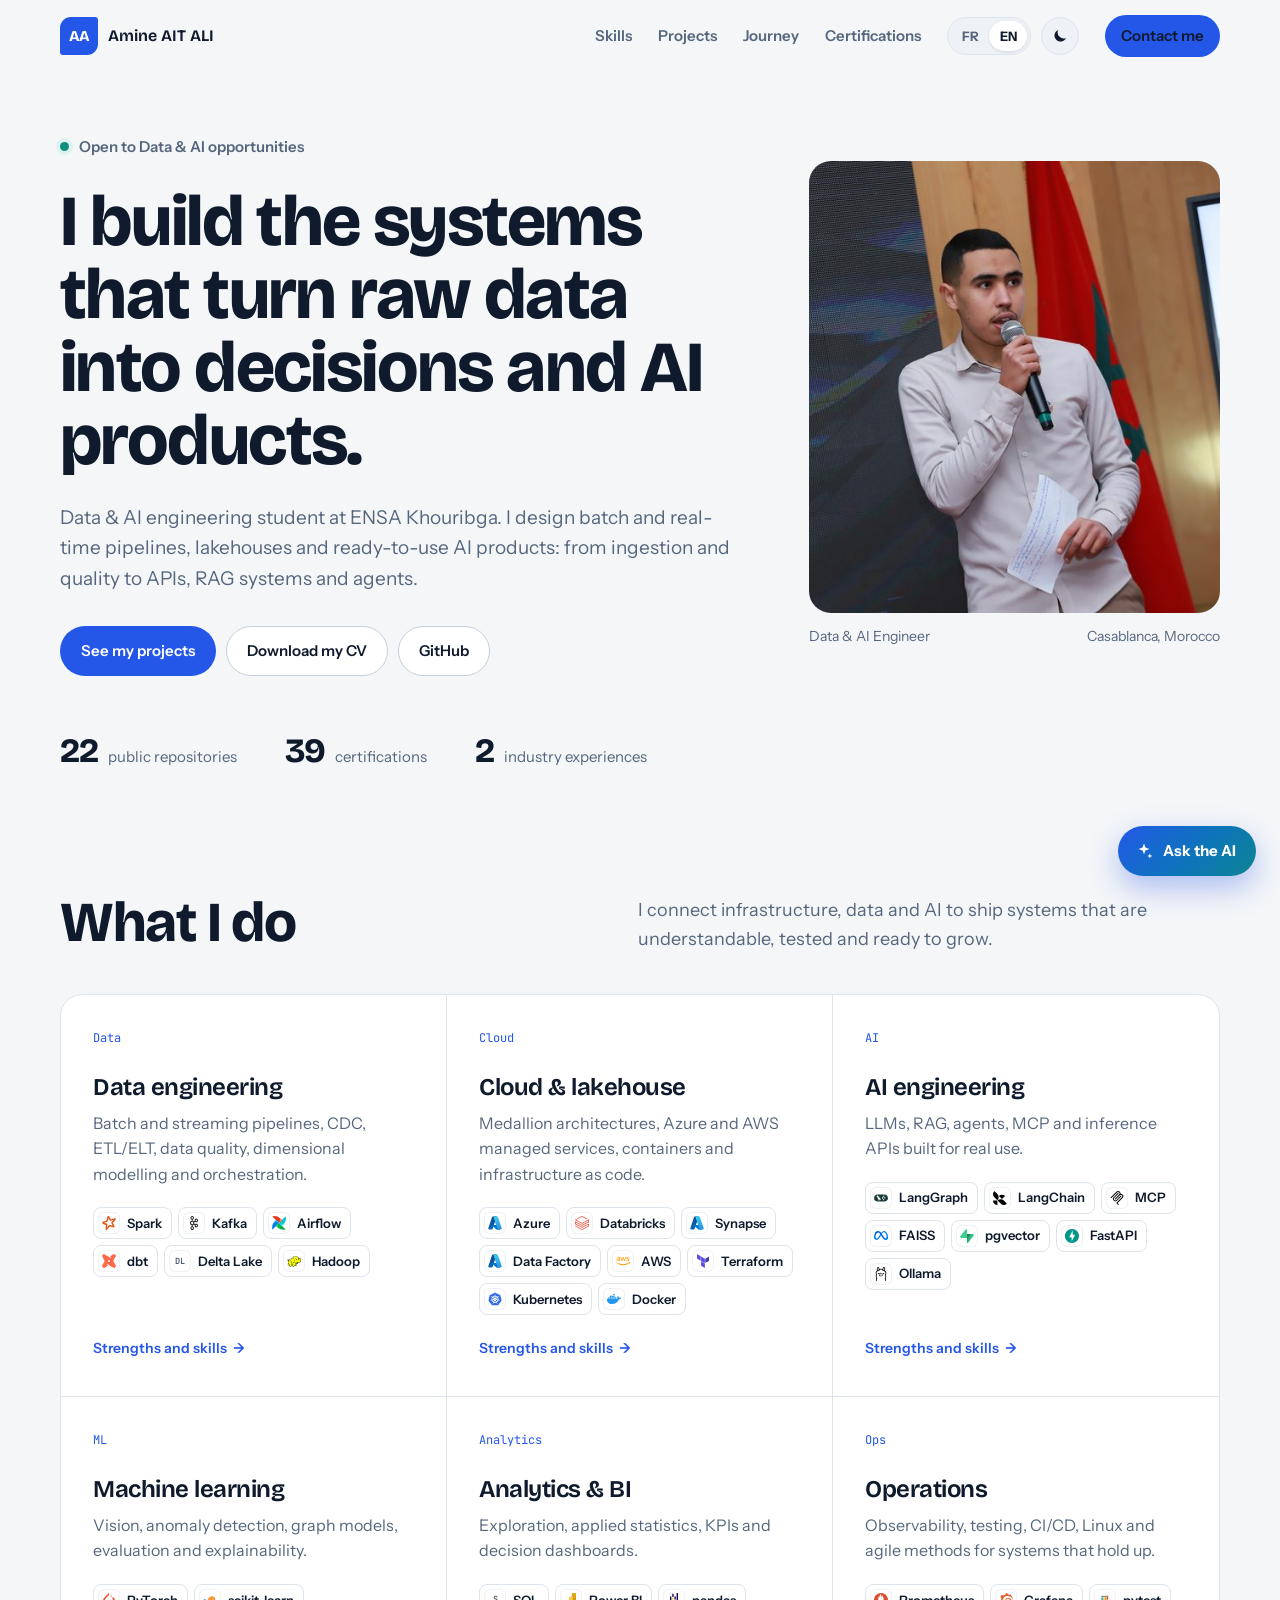
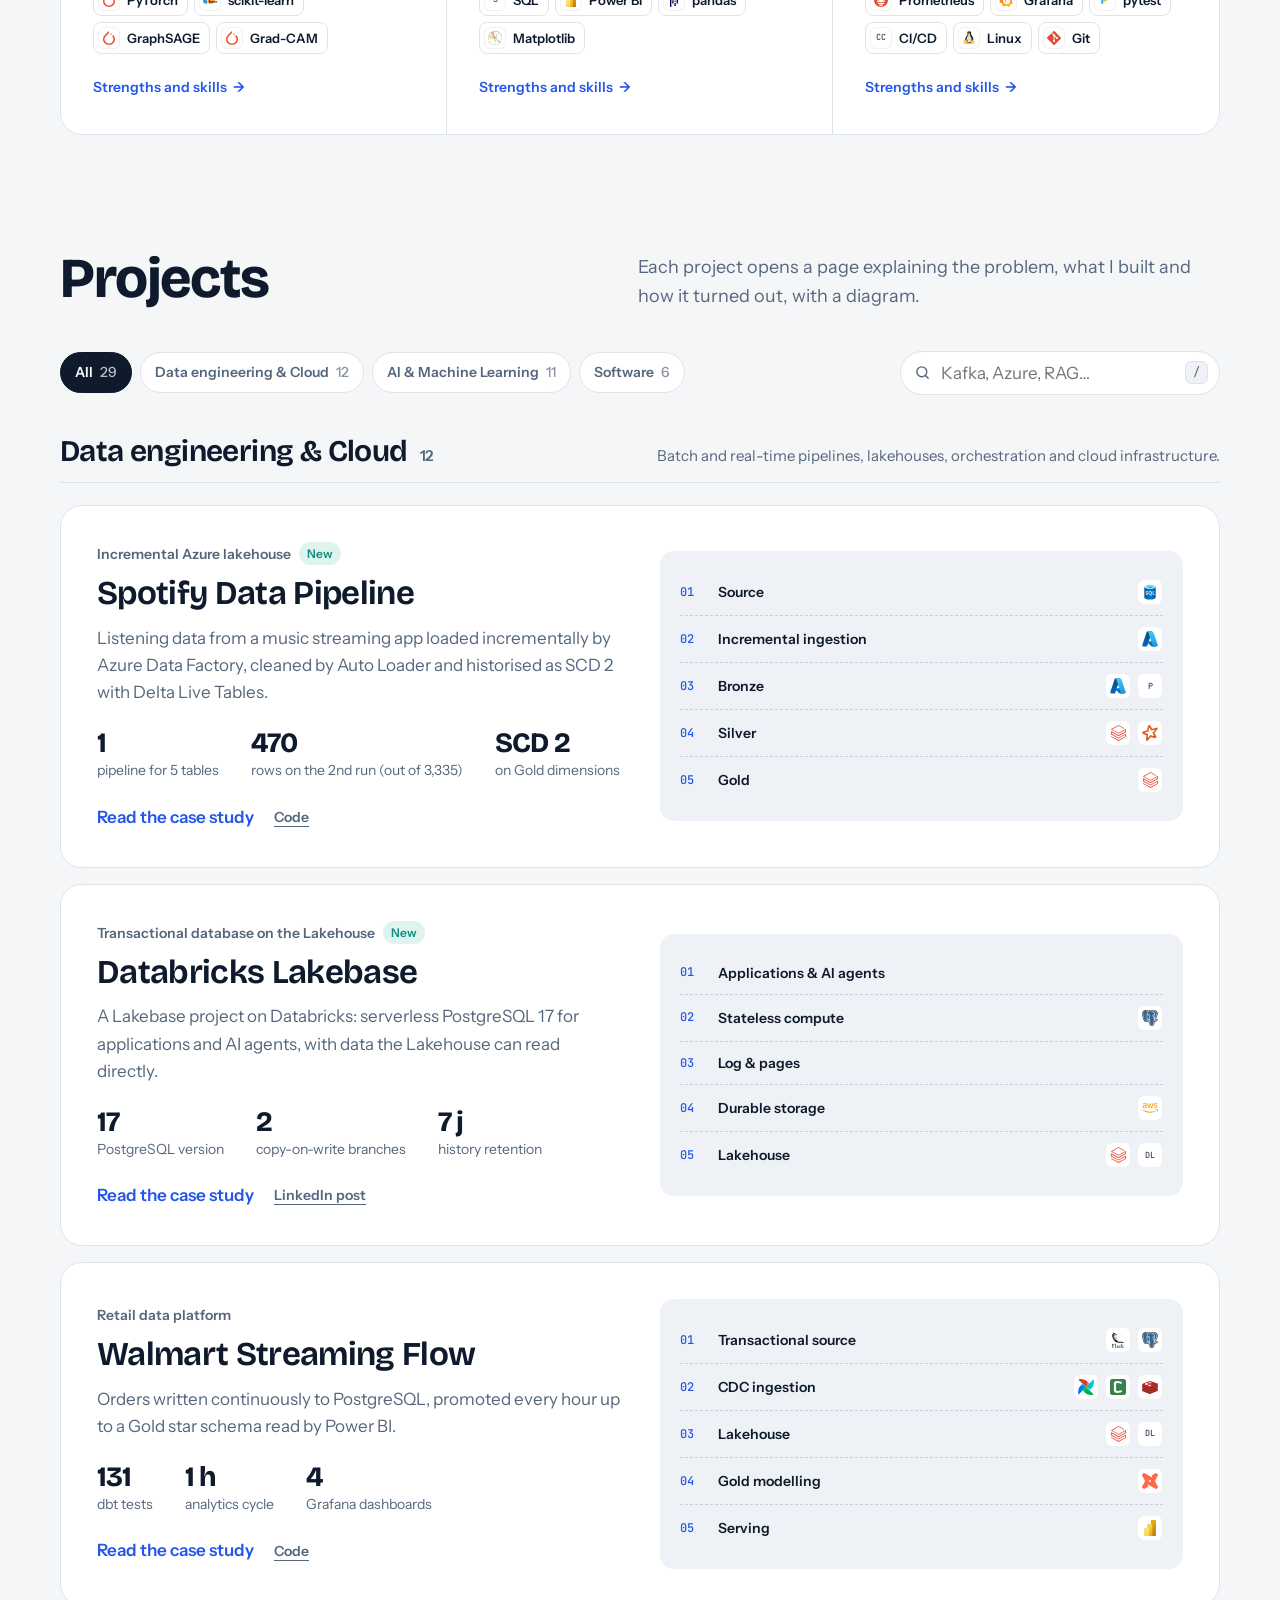
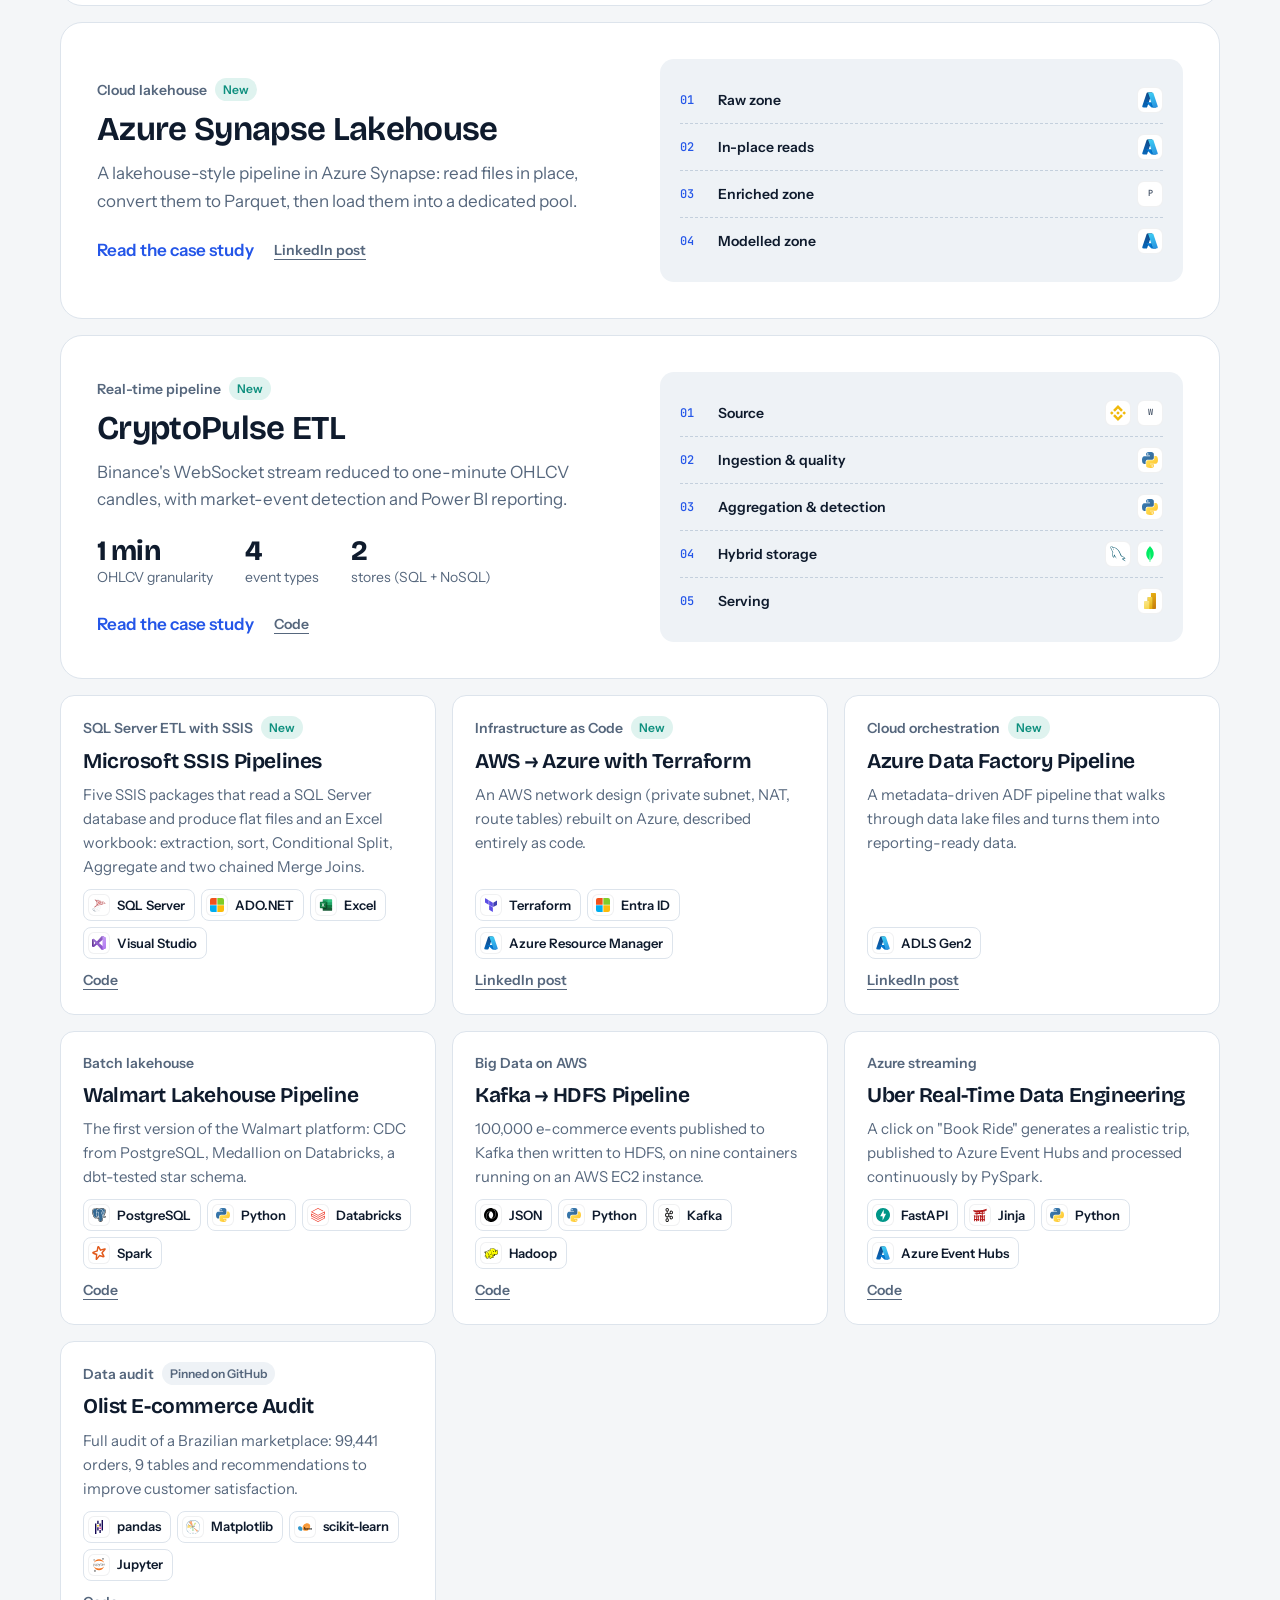
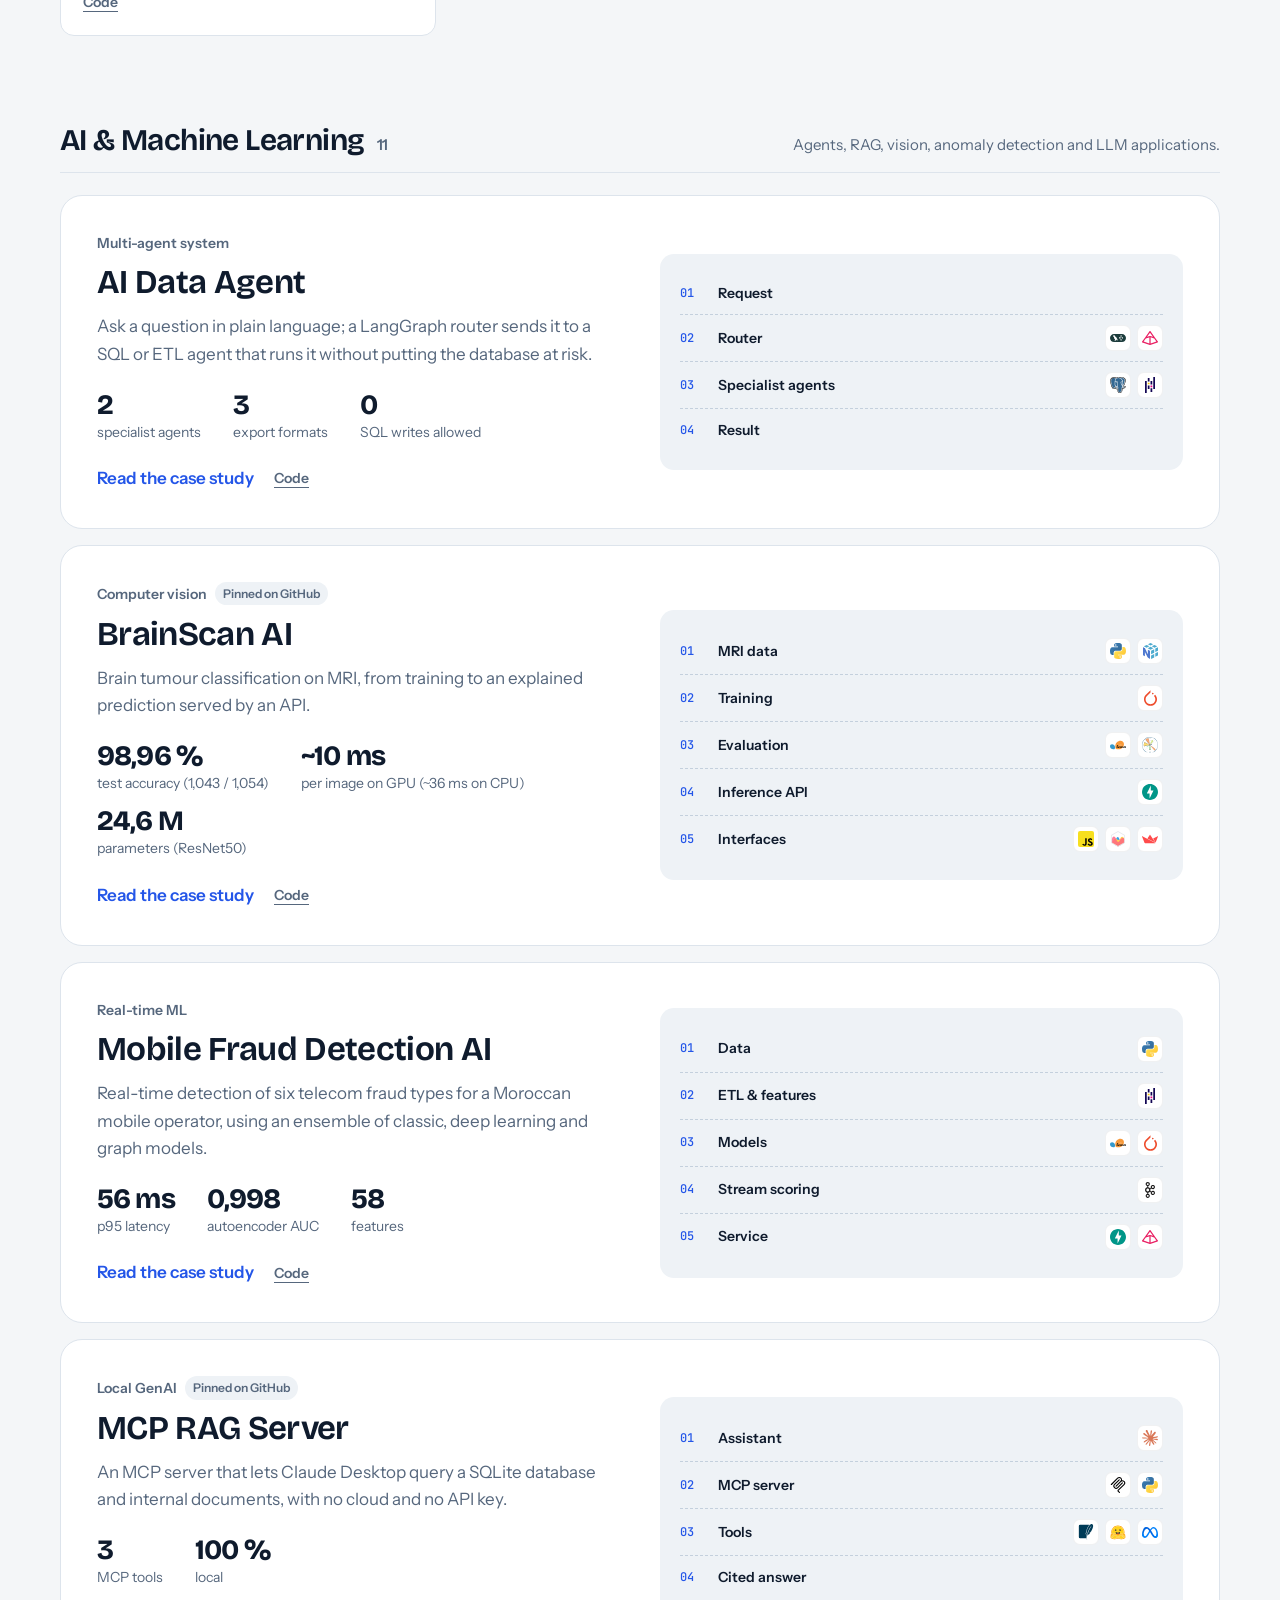
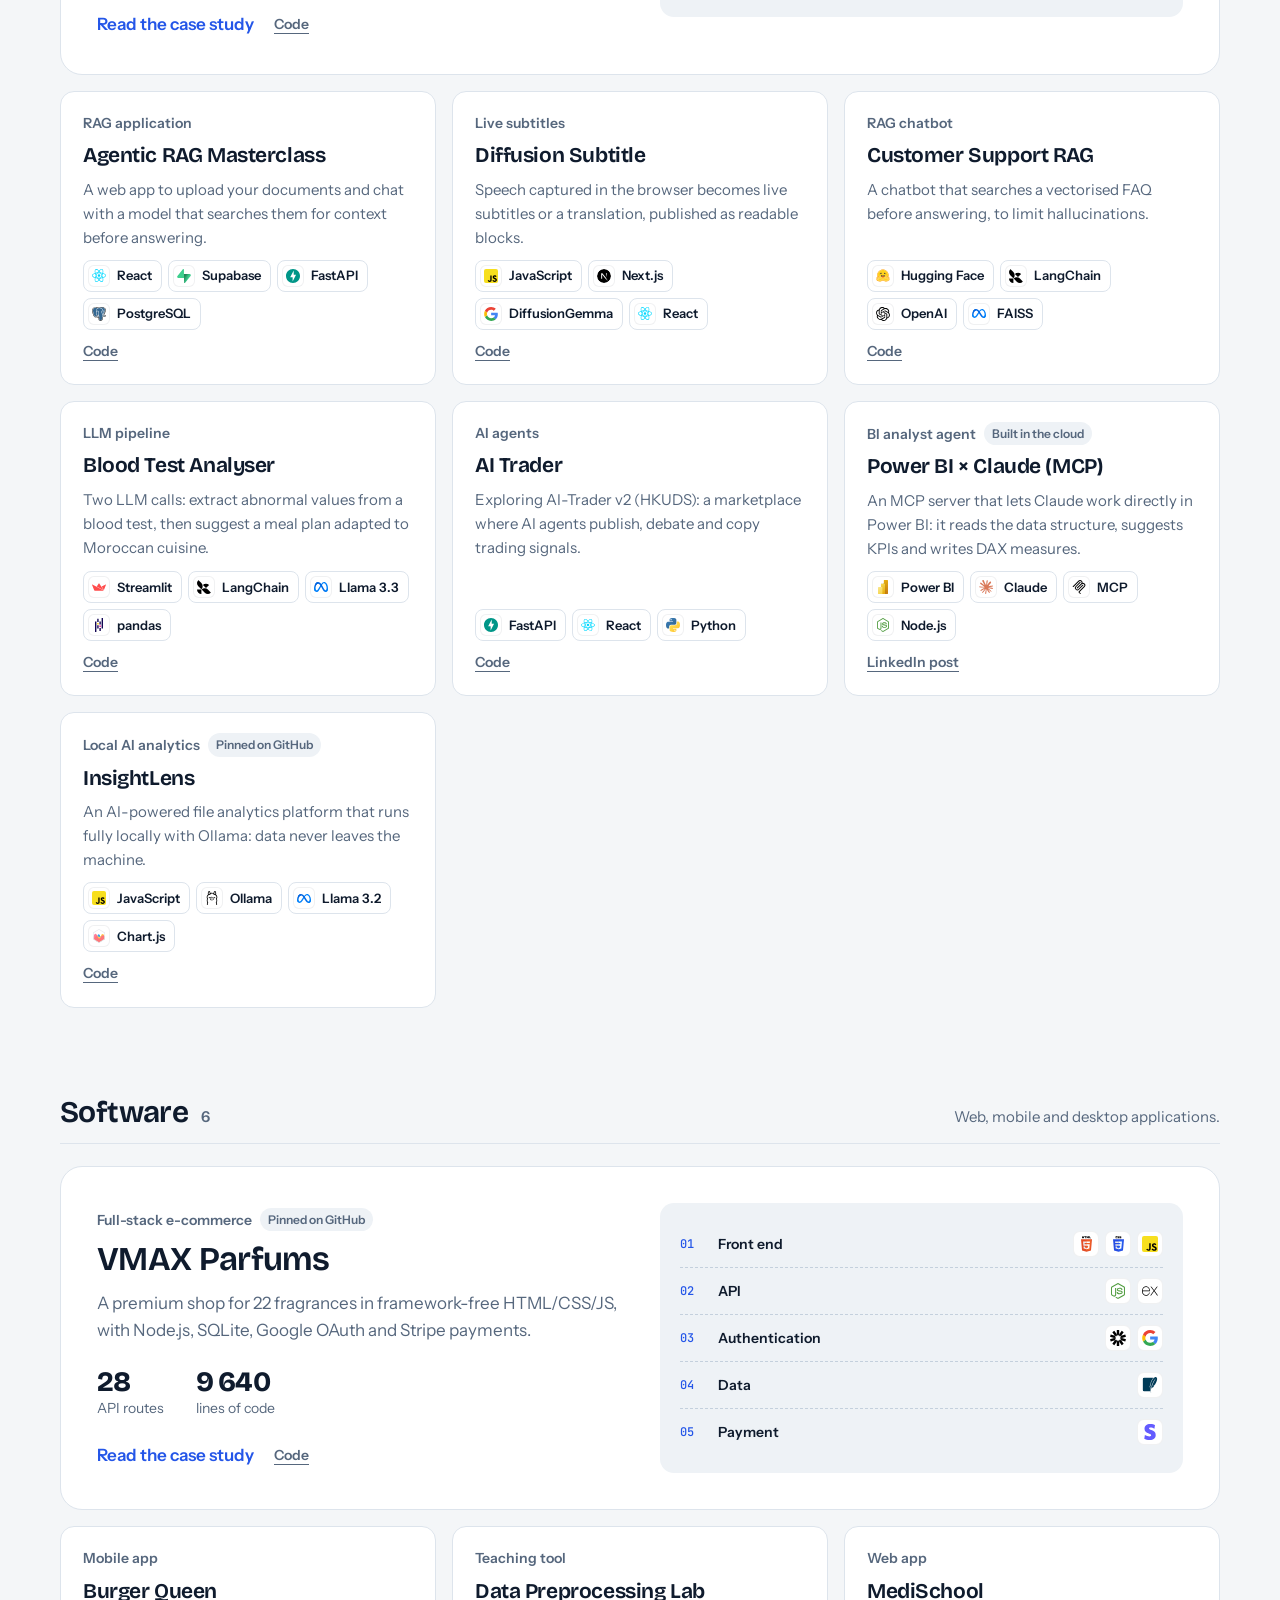
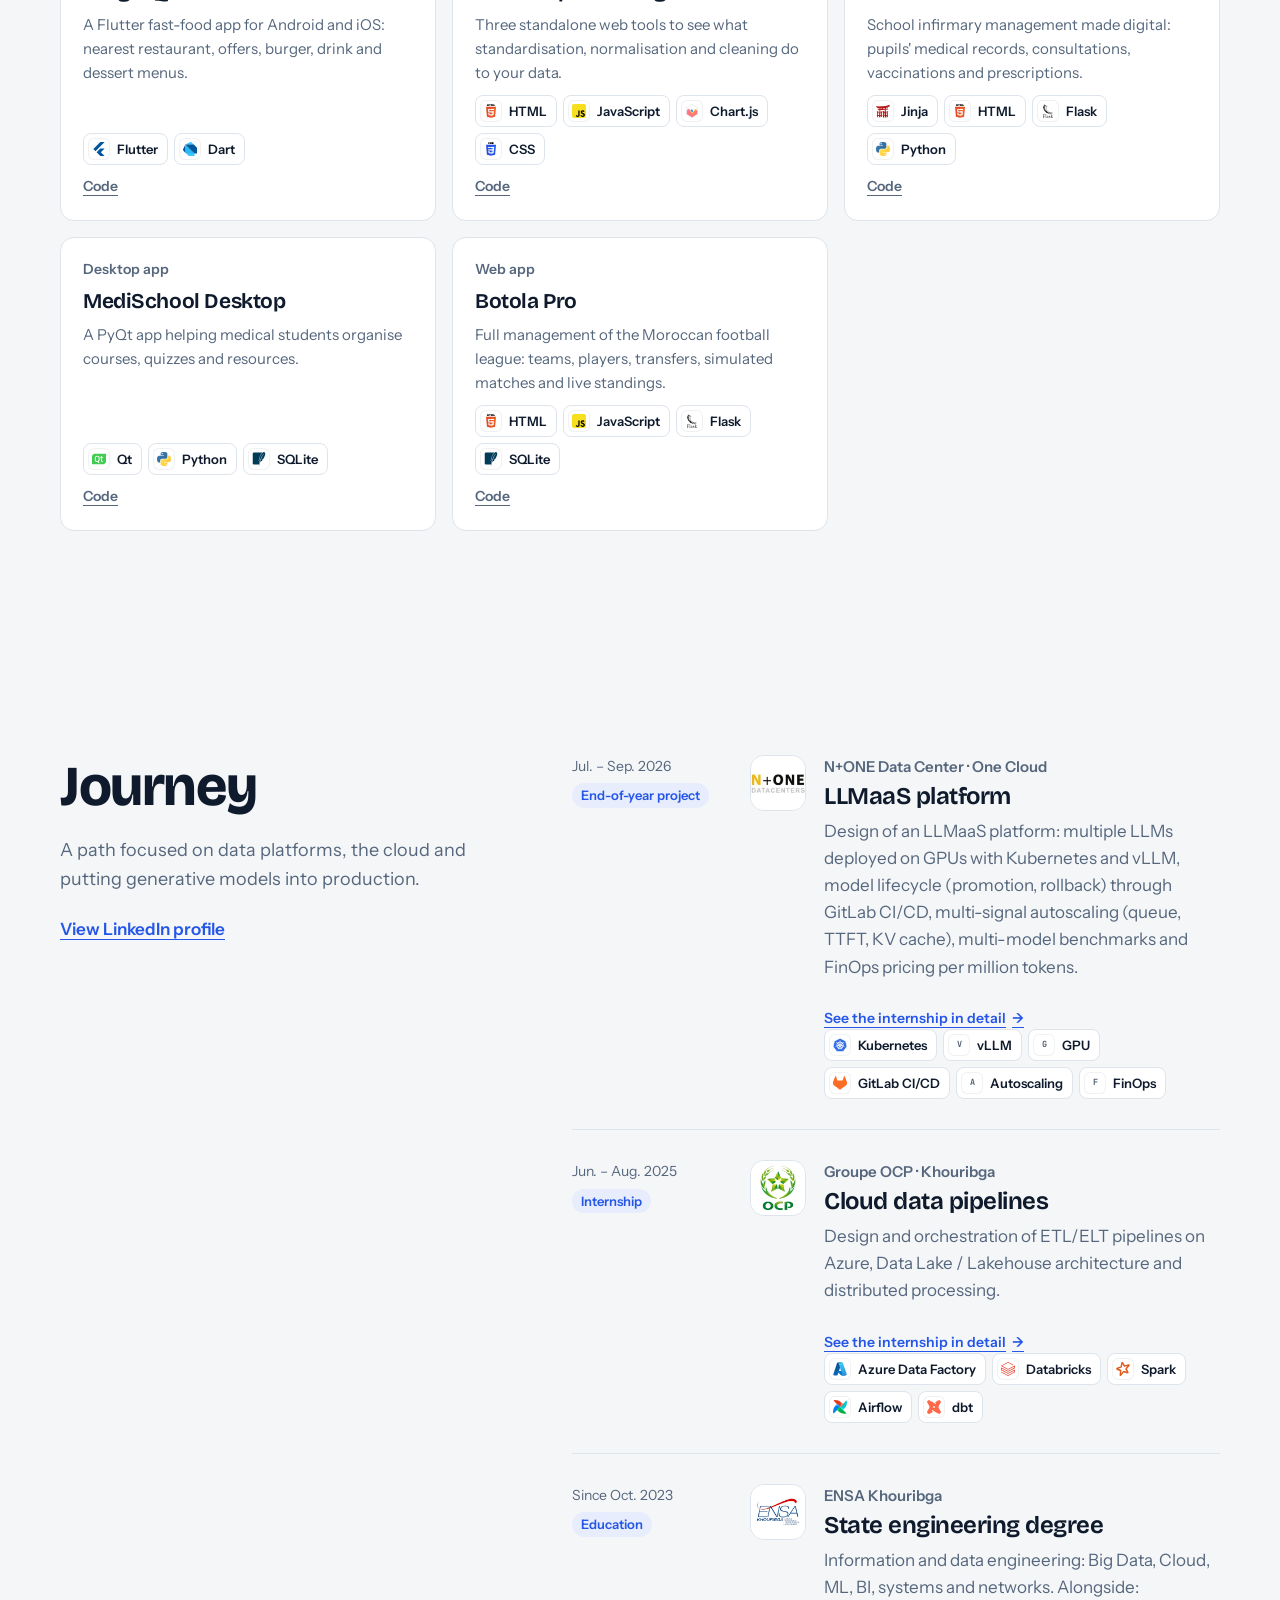
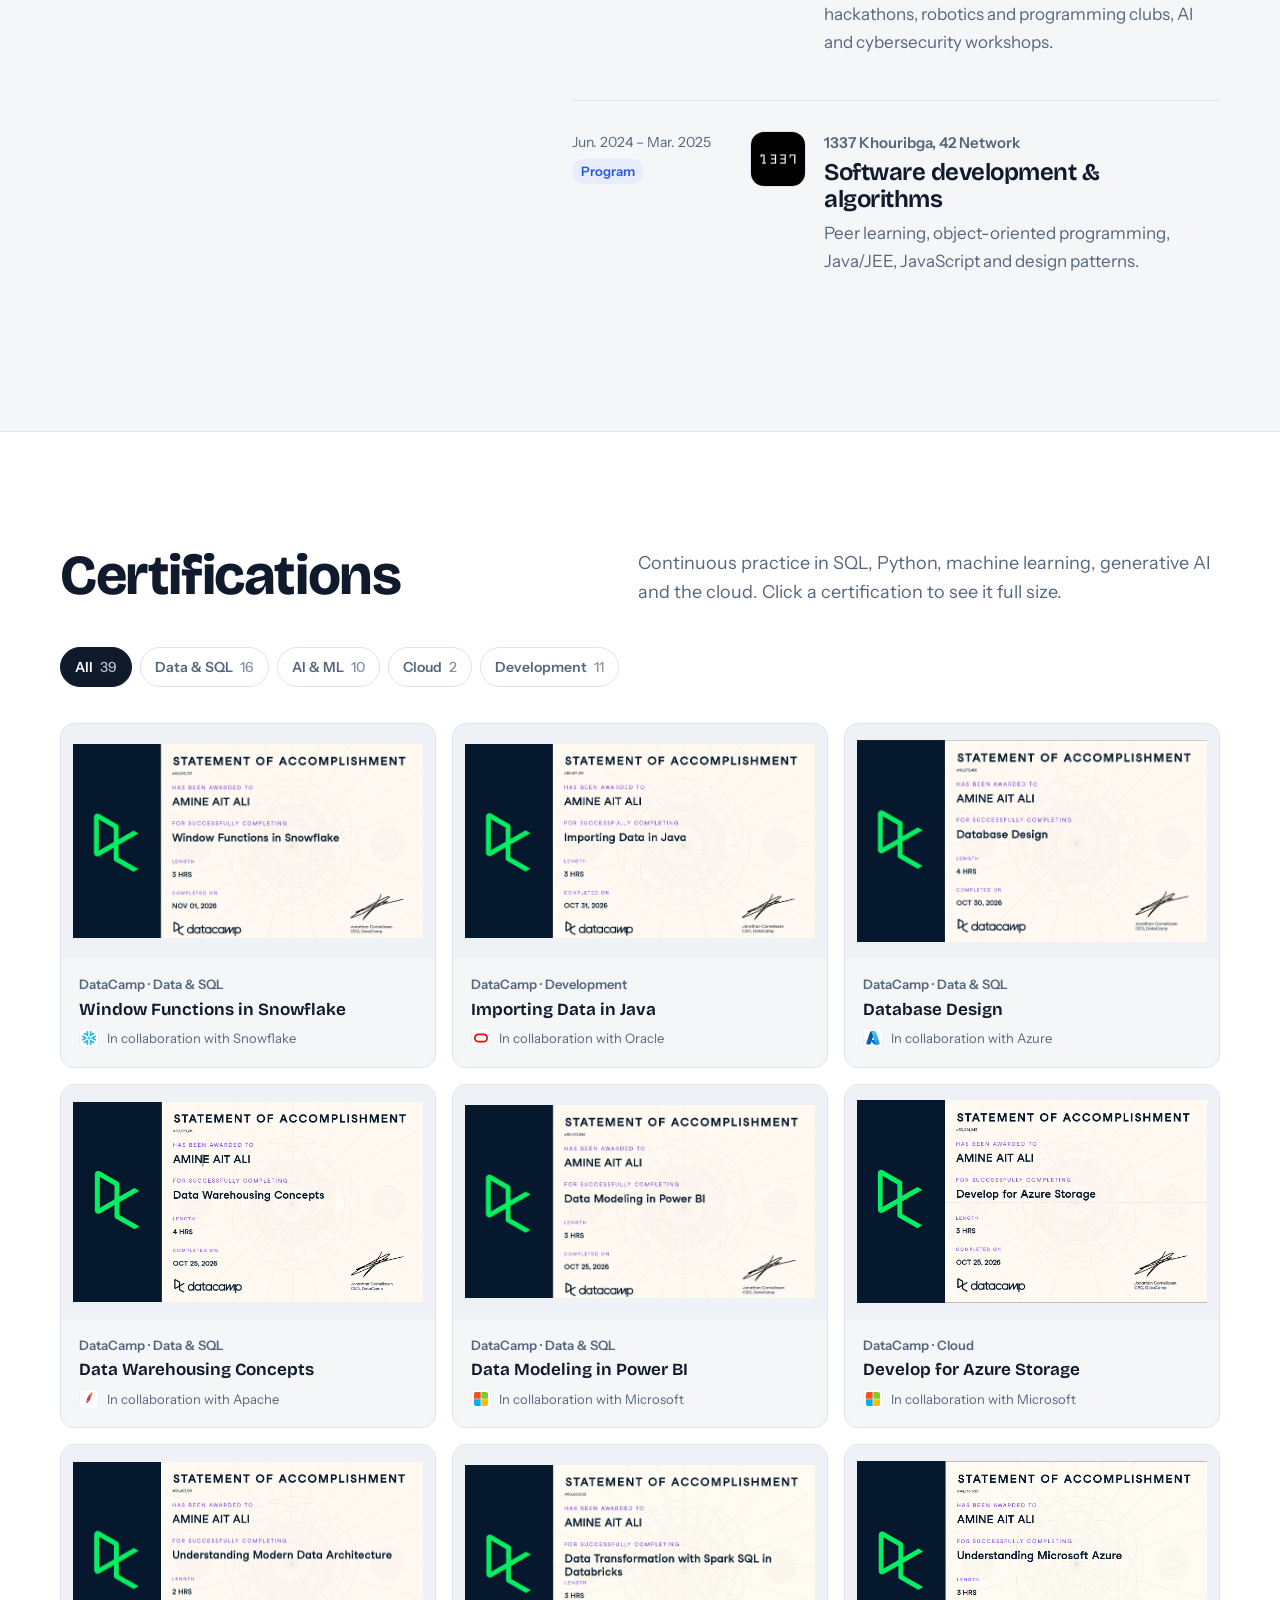
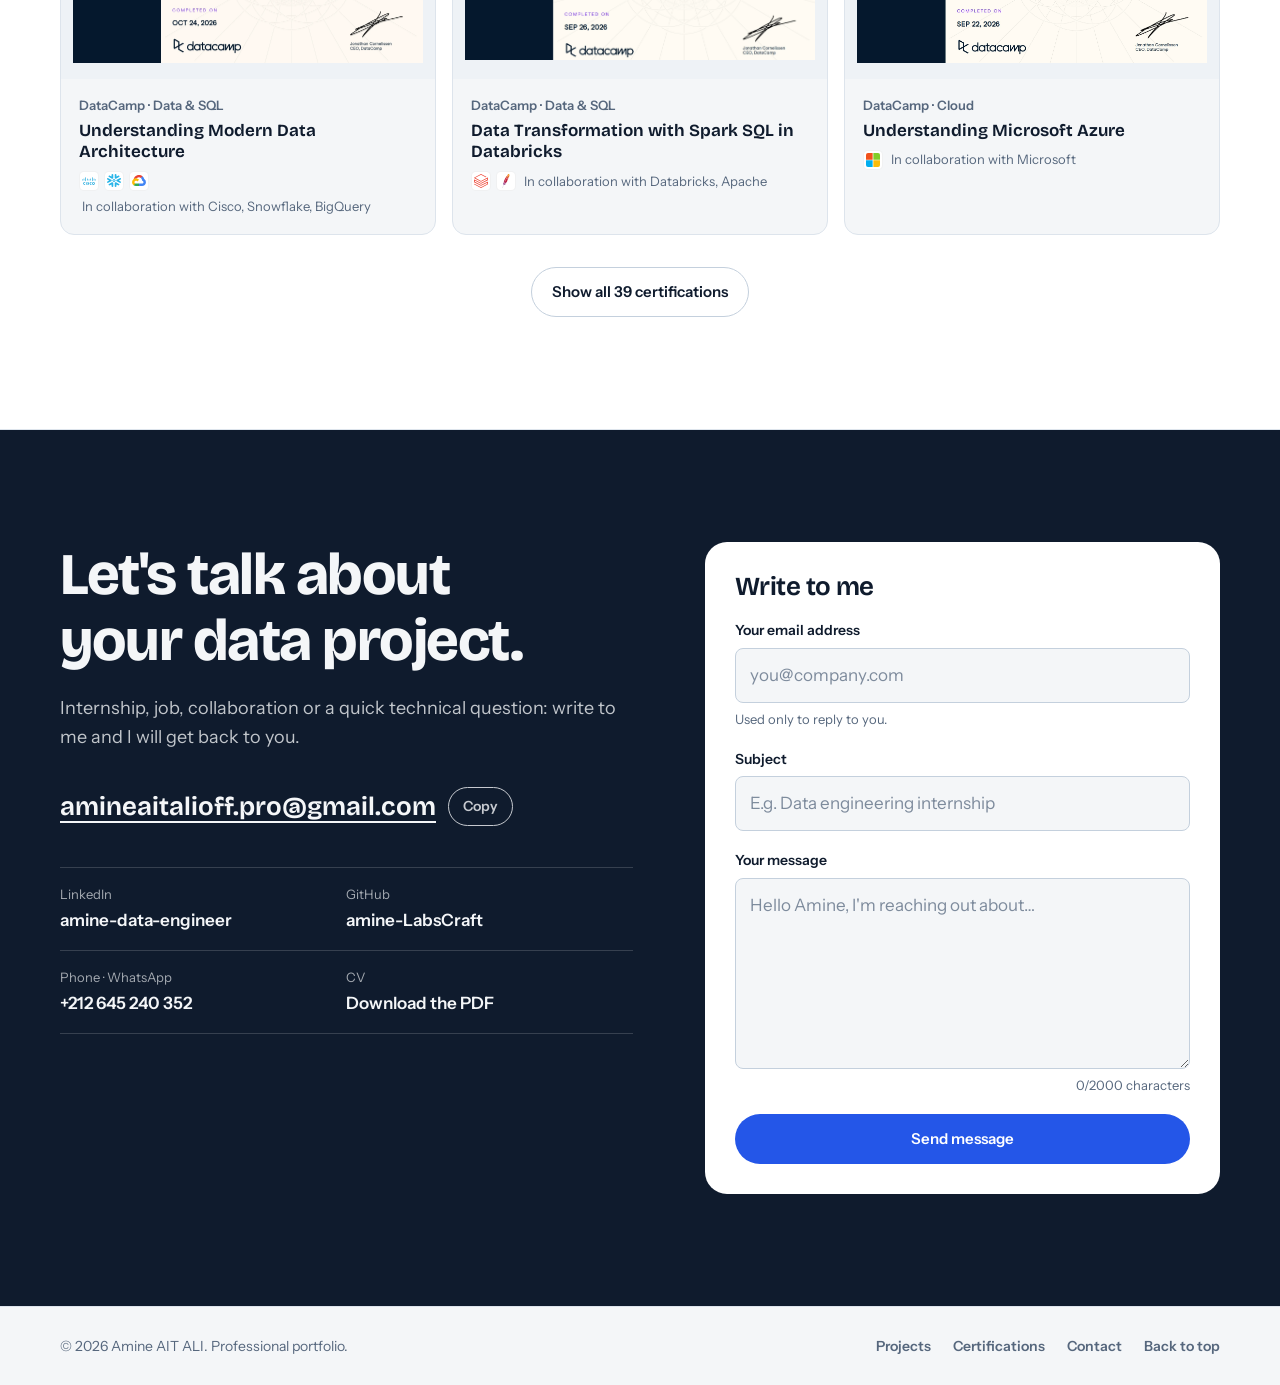
==== commit 653884e0: "Ajoute le projet Microsoft SSIS Pipelines - Page projet, documentation et schéma d'architecture (5 p" ====
--- a/index.html
+++ b/index.html
@@ -17,7 +17,7 @@
     <link rel="preconnect" href="https://fonts.googleapis.com">
     <link rel="preconnect" href="https://fonts.gstatic.com" crossorigin>
     <link href="https://fonts.googleapis.com/css2?family=Bricolage+Grotesque:opsz,wght@12..96,500;12..96,650;12..96,750&family=Instrument+Sans:wght@400;500;600;700&family=JetBrains+Mono:wght@400;500&display=swap" rel="stylesheet">
-    <link rel="stylesheet" href="style.css?v=40">
+    <link rel="stylesheet" href="style.css?v=43">
 </head>
 <body>
     <div class="scroll-progress" aria-hidden="true"></div>
@@ -225,12 +225,12 @@
         <div class="cert-detail" id="cert-detail"></div>
     </dialog>
 
-    <script src="i18n.js?v=40"></script>
-    <script src="data/projects.js?v=40"></script>
-    <script src="data/certificates.js?v=40"></script>
-    <script src="data/architectures.js?v=40"></script>
-    <script src="common.js?v=40"></script>
-    <script src="script.js?v=40"></script>
-    <script src="assistant.js?v=40"></script>
+    <script src="i18n.js?v=43"></script>
+    <script src="data/projects.js?v=43"></script>
+    <script src="data/certificates.js?v=43"></script>
+    <script src="data/architectures.js?v=43"></script>
+    <script src="common.js?v=43"></script>
+    <script src="script.js?v=43"></script>
+    <script src="assistant.js?v=43"></script>
 </body>
 </html>
--- a/style.css
+++ b/style.css
@@ -513,9 +513,16 @@
 .ai-user { align-self: flex-end; color: #fff; background: var(--blue); border-bottom-right-radius: 4px; }
 :root[data-theme="dark"] .ai-user { color: #0b1320; }
 .ai-bot { align-self: flex-start; background: var(--surface-2); border-bottom-left-radius: 4px; }
-.ai-bot p + p, .ai-bot ul + p, .ai-bot p + ul { margin-top: 8px; }
-.ai-bot ul { margin: 0; padding-left: 18px; }
-.ai-bot li + li { margin-top: 4px; }
+.ai-bot p + p, .ai-bot ul + p { margin-top: 8px; }
+.ai-bot ul { display: grid; gap: 7px; margin: 0; padding: 0; list-style: none; }
+.ai-bot li { position: relative; padding: 7px 10px 7px 22px; background: var(--surface); border: 1px solid var(--line); border-radius: 10px; line-height: 1.5; }
+.ai-bot li::before { content: ""; position: absolute; top: 15px; left: 10px; width: 6px; height: 6px; background: var(--blue); border-radius: 50%; }
+.ai-bot li strong { color: var(--ink); font-weight: 700; }
+.ai-bot p + ul { margin-top: 10px; }
+.ai-next { display: grid; gap: 2px; max-width: 92%; }
+.ai-next > span { color: var(--muted); font-size: 12px; font-weight: 600; }
+.ai-next .ai-suggestions { margin-top: 4px; gap: 6px; }
+.ai-next .ai-suggestions button { padding: 8px 11px; font-size: 13.5px; }
 .ai-bot code { padding: 1px 5px; background: var(--bg); border-radius: 5px; font-family: var(--mono); font-size: 12.5px; }
 .ai-error { color: var(--danger); }
 .ai-cite { display: inline-grid; min-width: 18px; height: 18px; margin: 0 1px; padding: 0 4px; place-items: center; color: var(--blue); background: var(--blue-soft); border-radius: 6px; font-size: 11px; font-weight: 700; text-decoration: none; vertical-align: 1px; }
@@ -585,18 +592,65 @@
 .seg button[aria-selected="true"], .seg button[aria-pressed="true"] { color: var(--ink); background: var(--surface); box-shadow: 0 1px 3px rgba(15, 27, 45, .12); }
 .arch-panel { padding: 28px; background-color: var(--surface-2); background-image: radial-gradient(color-mix(in srgb, var(--muted) 22%, transparent) 1px, transparent 1px); background-size: 18px 18px; border: 1px solid var(--line); border-radius: var(--radius-l); }
 
-/* Carte des échanges */
-.sysmap { position: relative; display: grid; grid-template-columns: repeat(var(--zones), minmax(0, 1fr)); gap: 96px; align-items: stretch; }
-.sysmap-links { position: absolute; inset: 0; z-index: 2; overflow: visible; pointer-events: none; }
-.sysmap-labels { position: absolute; inset: 0; z-index: 3; pointer-events: none; }
-.zone { position: relative; z-index: 1; display: flex; flex-direction: column; gap: 34px; padding: 14px; background: color-mix(in srgb, var(--surface) 70%, transparent); border: 1px dashed var(--line-strong); border-radius: 16px; }
-.zone h3 { color: var(--muted); font-family: var(--text); font-size: 13px; font-weight: 700; letter-spacing: 0; }
-.sysnode { position: relative; z-index: 4; display: flex; align-items: center; gap: 10px; padding: 10px 12px; background: var(--surface); border: 1px solid var(--line); border-radius: 12px; box-shadow: 0 1px 2px rgba(15, 27, 45, .05); cursor: default; transition: border-color .2s, box-shadow .2s, opacity .2s; }
-.sysnode .tech-logo { width: 30px; height: 30px; padding: 5px; border-radius: 8px; }
-.sysnode span { display: grid; min-width: 0; }
-.sysnode strong { font-size: 14px; line-height: 1.25; overflow-wrap: anywhere; }
-.sysnode small { color: var(--muted); font-size: 12.5px; line-height: 1.3; }
-.sysnode:focus-visible, .sysnode.on { border-color: var(--blue); box-shadow: 0 0 0 3px color-mix(in srgb, var(--blue) 18%, transparent); }
+/* Schéma d'architecture interactif (diagram.js) : canevas à points, zones en colonnes, composants en cartes */
+.arch-panel-flow { padding: 0; overflow: hidden; background-image: none; }
+.flow { position: relative; min-height: 220px; overflow: hidden; background-image: radial-gradient(color-mix(in srgb, var(--muted) 28%, transparent) 1px, transparent 1px); background-size: 18px 18px; cursor: grab; touch-action: pan-y; outline: none; }
+.flow:focus-visible { box-shadow: inset 0 0 0 2px var(--blue); }
+.flow.flow-grabbing, .flow.flow-grabbing .flow-node { cursor: grabbing; }
+.flow-stage { position: absolute; top: 0; left: 0; transform-origin: 0 0; }
+.flow-lanes { position: absolute; inset: 0; }
+.flow-lane { position: absolute; top: 0; padding: 12px 12px 0; background: color-mix(in srgb, var(--surface) 62%, transparent); border: 1px dashed var(--line-strong); border-radius: 16px; }
+.flow-lane h3 { display: flex; align-items: center; gap: 8px; margin: 0; overflow: hidden; color: var(--muted); font-family: var(--text); font-size: 12px; font-weight: 700; letter-spacing: .04em; text-transform: uppercase; white-space: nowrap; text-overflow: ellipsis; }
+.flow-lane h3::before, .flow-drawer-zone::before { content: ""; flex: none; width: 8px; height: 8px; background: var(--hue); border-radius: 50%; }
+.flow-lane .flow-chips { margin-top: 7px; }
+.flow-edges { position: absolute; top: 0; left: 0; z-index: 1; overflow: visible; pointer-events: none; }
+.flow-hit { fill: none; stroke: transparent; stroke-width: 14; pointer-events: stroke; cursor: help; }
+.flow-node { position: absolute; z-index: 2; display: grid; gap: 5px; padding: 10px 11px; color: var(--ink); text-align: left; background: linear-gradient(150deg, color-mix(in srgb, var(--hue) 10%, var(--surface)), var(--surface) 62%); border: 1px solid var(--line); border-radius: 14px; box-shadow: 0 1px 2px rgba(15, 27, 45, .06); font: inherit; cursor: pointer; transition: border-color .15s, box-shadow .15s, opacity .2s; }
+.flow-node:hover { border-color: var(--line-strong); box-shadow: 0 6px 18px rgba(15, 27, 45, .1); }
+.flow-node[aria-pressed="true"], .flow-node:focus-visible { border-color: var(--hue); box-shadow: 0 0 0 3px color-mix(in srgb, var(--hue) 24%, transparent); outline: none; }
+.flow-node-head { display: flex; align-items: center; gap: 8px; min-width: 0; }
+.flow-node .tech-logo { width: 26px; height: 26px; padding: 4px; border-radius: 7px; }
+.flow-node strong { font-size: 13.5px; line-height: 1.25; overflow-wrap: anywhere; }
+.flow-node small { color: var(--muted); font-size: 12px; line-height: 1.35; }
+.flow-chips { display: flex; flex-wrap: wrap; gap: 4px; }
+.flow-chips i { padding: 0 6px; color: var(--muted); background: var(--surface-2); border: 1px solid var(--line); border-radius: 6px; font-family: var(--mono); font-size: 10.5px; font-style: normal; line-height: 17px; }
+.flow-tag { position: absolute; z-index: 3; padding: 1px 7px; color: var(--ink); background: var(--surface); border: 1px solid var(--line); border-radius: 999px; font-size: 11.5px; font-weight: 600; line-height: 16px; white-space: nowrap; transform: translate(-50%, -50%); cursor: help; transition: opacity .2s; }
+.flow.focusing .link { opacity: .13; }
+.flow.focusing g.on .link { opacity: 1; stroke-width: 2.6; }
+.flow.focusing .flow-tag:not(.on) { opacity: .15; }
+.flow.focusing .flow-node:not(.on) { opacity: .45; }
+.flow-controls { position: absolute; right: 14px; bottom: 12px; z-index: 5; display: flex; align-items: center; gap: 2px; padding: 4px; background: color-mix(in srgb, var(--surface) 88%, transparent); border: 1px solid var(--line); border-radius: 999px; box-shadow: var(--shadow); backdrop-filter: blur(12px); cursor: auto; }
+.flow-controls button { display: grid; width: 32px; height: 32px; place-items: center; color: var(--muted); background: none; border: 0; border-radius: 50%; cursor: pointer; transition: color .15s, background-color .15s; }
+.flow-controls button:hover { color: var(--ink); background: var(--surface-2); }
+.flow-controls svg { width: 16px; height: 16px; fill: none; stroke: currentColor; stroke-width: 2; stroke-linecap: round; stroke-linejoin: round; }
+.flow-controls span { width: 1px; height: 18px; margin: 0 3px; background: var(--line); }
+.flow-small [data-flow="full"] { color: #fff; background: var(--blue); }
+.flow-small { cursor: zoom-in; }
+.flow-small::after { content: attr(data-hint); position: absolute; top: calc(50% - 22px); left: 50%; z-index: 4; padding: 8px 16px; color: #fff; background: var(--blue); border-radius: 999px; box-shadow: var(--shadow); font-size: 14px; font-weight: 700; white-space: nowrap; transform: translate(-50%, -50%); pointer-events: none; }
+:root[data-theme="dark"] .flow-small::after { color: #0b1320; }
+/* Écran tactile : pas de souris ni de molette, l'aide « Ctrl + molette » ne sert pas. */
+@media (hover: none) { .lg-hint { display: none; } }
+.flow-drawer { position: absolute; top: 12px; right: 12px; bottom: 60px; z-index: 6; width: min(320px, calc(100% - 24px)); overflow: auto; padding: 18px; background: var(--surface); border: 1px solid var(--line); border-radius: 16px; box-shadow: var(--shadow); cursor: auto; animation: flow-in .18s ease-out; }
+.flow-drawer[hidden] { display: none; }
+@keyframes flow-in { from { opacity: 0; transform: translateX(12px); } }
+.flow-drawer-close { position: absolute; top: 10px; right: 10px; display: grid; width: 30px; height: 30px; place-items: center; color: var(--muted); background: var(--surface-2); border: 0; border-radius: 50%; font-size: 18px; line-height: 1; cursor: pointer; }
+.flow-drawer-close:hover { color: var(--ink); }
+.flow-drawer-zone { display: flex; align-items: center; gap: 8px; margin: 0 0 10px; color: var(--muted); font-size: 12px; font-weight: 700; letter-spacing: .04em; text-transform: uppercase; }
+.flow-drawer h4 { display: flex; align-items: center; gap: 10px; margin: 0 32px 6px 0; font-size: 18px; line-height: 1.25; }
+.flow-drawer h4 .tech-logo { width: 34px; height: 34px; padding: 5px; border-radius: 9px; }
+.flow-drawer > p { margin: 0 0 12px; color: var(--muted); font-size: 14.5px; line-height: 1.45; }
+.flow-drawer h5 { margin: 16px 0 6px; color: var(--muted); font-size: 12px; letter-spacing: .04em; text-transform: uppercase; }
+.flow-drawer ul:not(.stack) { display: grid; gap: 6px; margin: 0; padding: 0; list-style: none; }
+.flow-drawer li button { display: flex; align-items: center; gap: 10px; width: 100%; padding: 8px 10px; color: var(--ink); text-align: left; background: var(--surface-2); border: 1px solid transparent; border-radius: 10px; font: inherit; cursor: pointer; }
+.flow-drawer li button:hover { border-color: var(--line-strong); }
+.flow-drawer li .tech-logo { width: 24px; height: 24px; }
+.flow-drawer li span { display: grid; min-width: 0; }
+.flow-drawer li strong { font-size: 14px; line-height: 1.3; }
+.flow-drawer li small { color: var(--muted); font-size: 12.5px; line-height: 1.35; }
+.flow.flow-full { position: fixed; inset: 0; z-index: 2500; height: auto !important; background-color: var(--bg); touch-action: none; }
+.flow-locked, .flow-locked body { overflow: hidden; }
+.arch-panel-flow .legend, .flow-base, .arch-panel-flow .links-list { margin: 0; padding: 12px 18px; background: var(--surface); border-top: 1px solid var(--line); }
+.flow-base { display: flex; flex-wrap: wrap; align-items: center; gap: 8px 12px; color: var(--muted); font-size: 13px; font-weight: 600; }
 .link { fill: none; stroke-width: 1.8; transition: opacity .2s, stroke-width .2s; }
 .link-data { stroke: var(--teal); stroke-dasharray: 6 5; animation: link-flow 1.2s linear infinite; }
 .link-control { stroke: var(--blue); stroke-dasharray: 3 4; }
@@ -605,12 +659,8 @@
 .arrow-control { fill: var(--blue); }
 .arrow-monitor { fill: var(--muted); }
 @keyframes link-flow { to { stroke-dashoffset: -22; } }
-.link-tag { position: absolute; padding: 1px 7px; color: var(--ink); background: var(--surface); border: 1px solid var(--line); border-radius: 999px; font-size: 11.5px; font-weight: 600; white-space: nowrap; transform: translate(-50%, -50%); transition: opacity .2s; }
 .tag-data { border-color: color-mix(in srgb, var(--teal) 45%, var(--line)); }
 .tag-control { border-color: color-mix(in srgb, var(--blue) 45%, var(--line)); }
-.sysmap.focusing .link:not(.on), .sysmap.focusing .link-tag:not(.on) { opacity: .12; }
-.sysmap.focusing .sysnode:not(.on) { opacity: .55; }
-.sysmap.focusing .link.on { stroke-width: 2.6; }
 .legend { display: flex; flex-wrap: wrap; align-items: center; gap: 8px 20px; margin-top: 18px; color: var(--muted); font-size: 13px; }
 .legend span::before { content: ""; display: inline-block; width: 26px; height: 0; margin-right: 8px; vertical-align: middle; border-top: 2px dashed; }
 .lg-data::before { border-color: var(--teal) !important; }
@@ -644,23 +694,14 @@
 .shot figcaption { display: flex; gap: 10px; align-items: baseline; margin-top: 10px; color: var(--ink); font-size: 14px; }
 .shot figcaption span { color: var(--blue); font-family: var(--mono); font-size: 12px; }
 
-@media (max-width: 1100px) {
-    .sysmap { gap: 72px; }
-}
 @media (max-width: 900px) {
     .brief { grid-template-columns: 1fr; }
     .brief-arrow { top: auto; right: 50%; bottom: -14px; transform: translateX(50%) rotate(90deg); }
-    /* Sur petit écran, le graphe devient une liste : les composants par zone, puis les échanges en texte. */
-    .sysmap { grid-template-columns: 1fr; gap: 16px; }
-    .sysmap-links, .sysmap-labels, .legend { display: none; }
-    .sysmap.focusing .sysnode:not(.on) { opacity: 1; }
     .links-list summary { margin-top: 4px; }
     .links-list li { padding: 6px 0; border-bottom: 1px dashed var(--line); }
-    .zone { flex-direction: row; flex-wrap: wrap; gap: 10px; }
-    .zone h3 { width: 100%; }
-    .sysnode { flex: 1 1 180px; }
     .outcomes { grid-template-columns: 1fr; }
     .lg-hint { margin-left: 0; }
+    .flow-drawer { top: auto; right: 8px; bottom: 56px; left: 8px; width: auto; max-height: 62%; }
 }
 @media (max-width: 600px) {
     .arch-panel { padding: 16px; }
